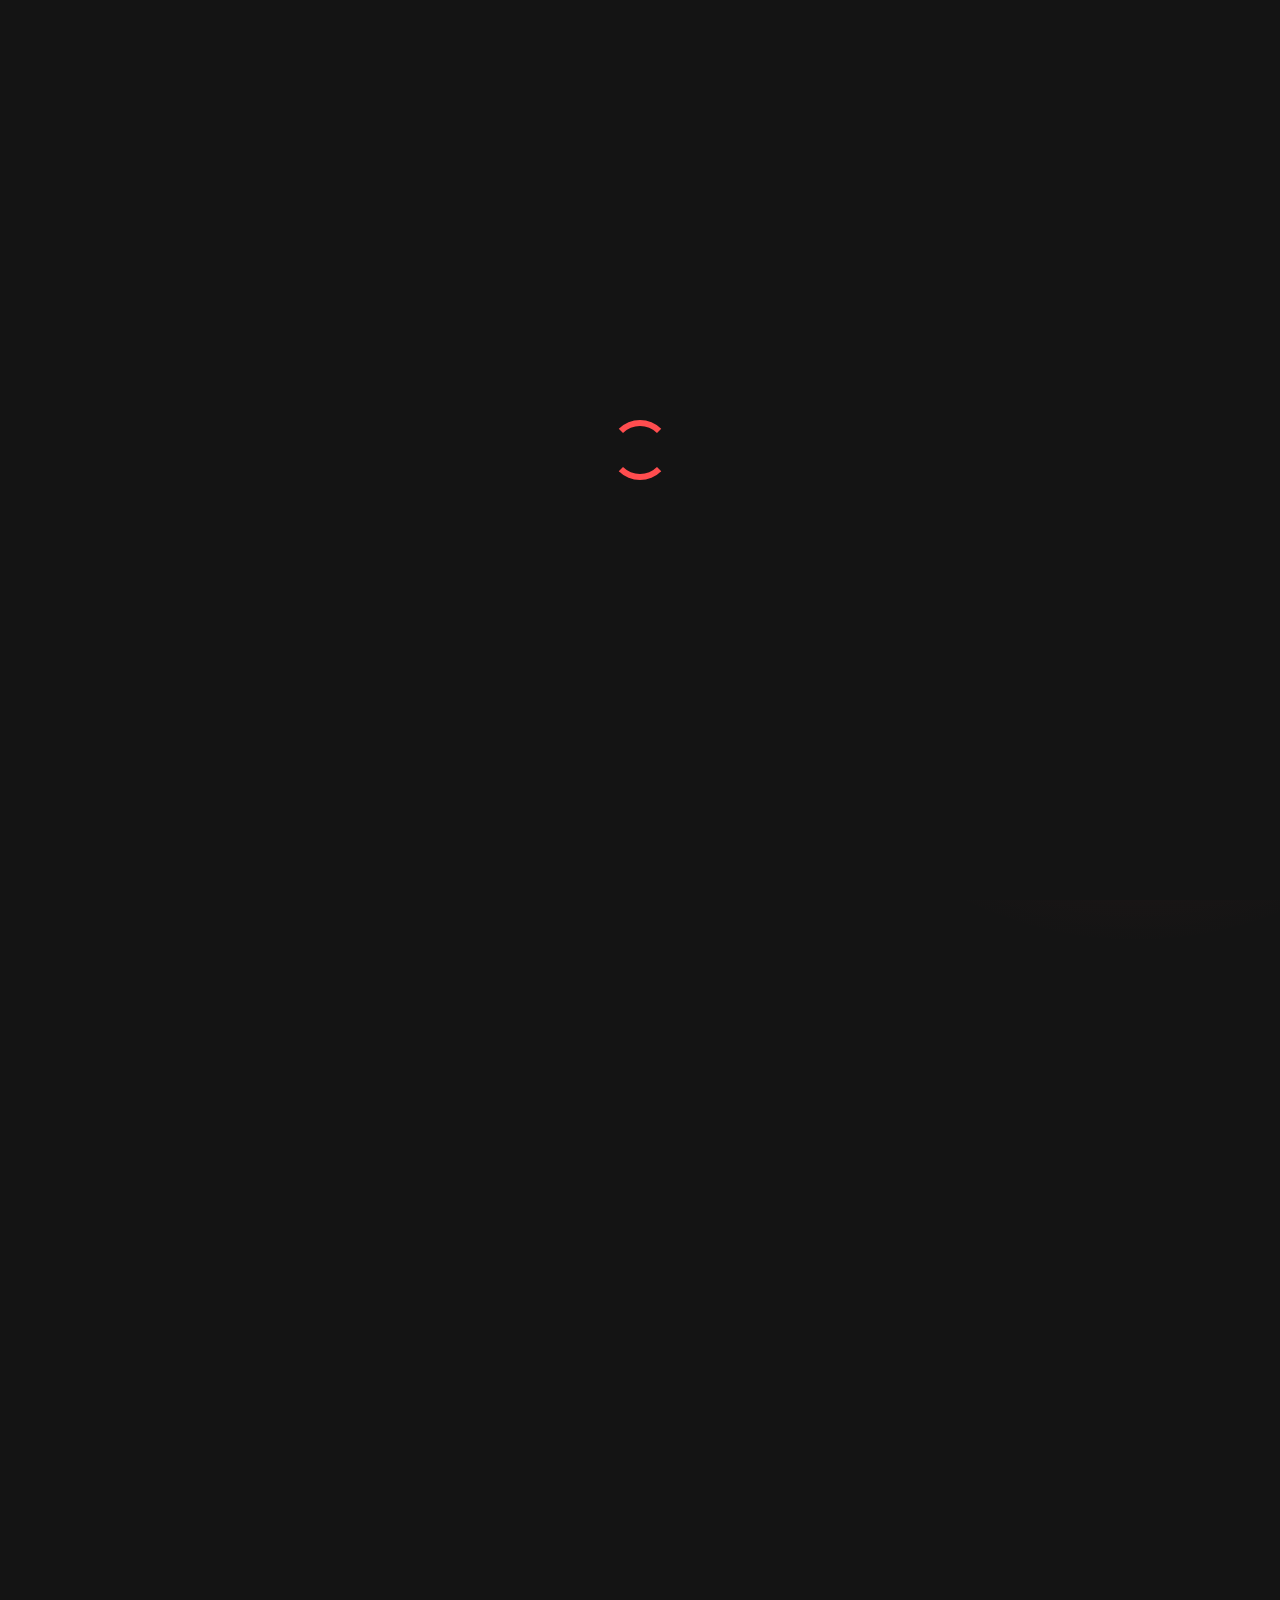
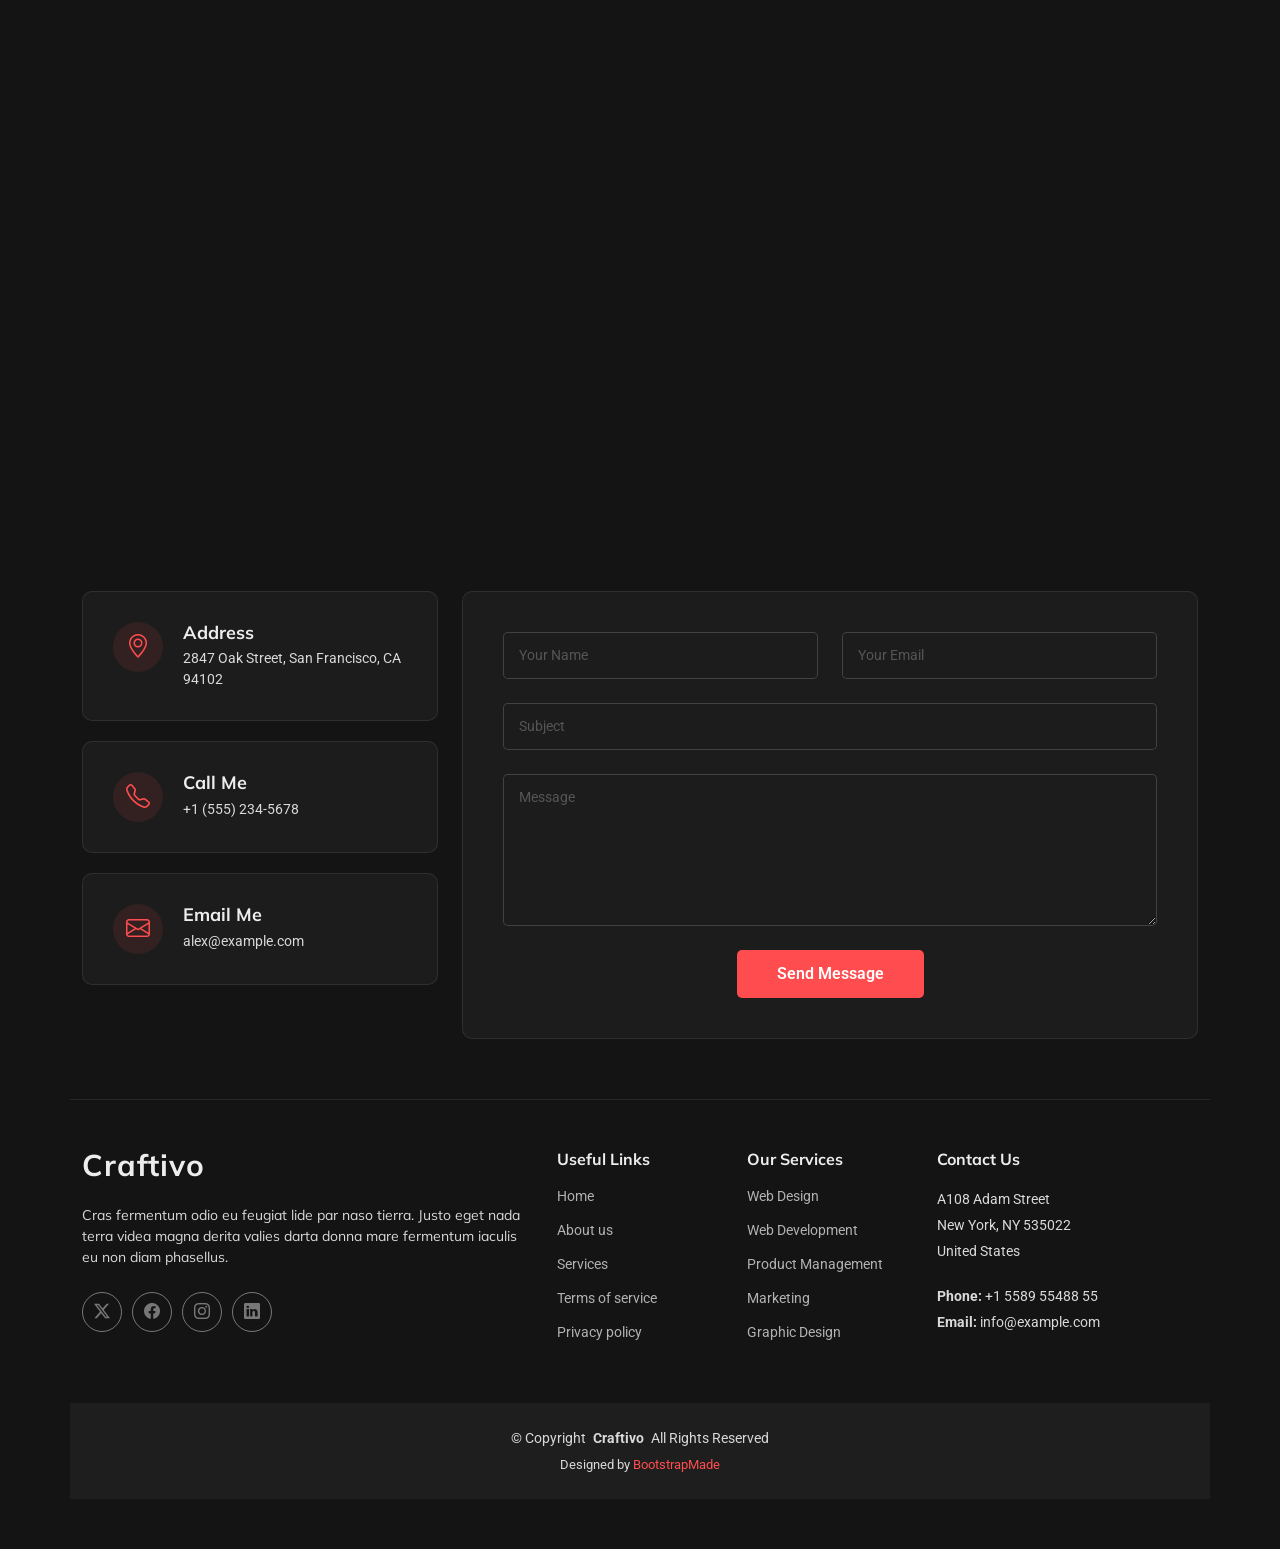
==== index.html @ 7c4aa11c "first commit" ====
<!DOCTYPE html>
<html lang="en">

<head>
  <meta charset="utf-8">
  <meta content="width=device-width, initial-scale=1.0" name="viewport">
  <title>my-cv</title>
  <meta name="description" content="">
  <meta name="keywords" content="">

  <!-- Favicons -->
  <link href="assets/img/favicon.png" rel="icon">
  <link href="assets/img/apple-touch-icon.png" rel="apple-touch-icon">

  <!-- Fonts -->
  <link href="https://fonts.googleapis.com" rel="preconnect">
  <link href="https://fonts.gstatic.com" rel="preconnect" crossorigin>
  <link href="https://fonts.googleapis.com/css2?family=Roboto:ital,wght@0,100;0,300;0,400;0,500;0,700;0,900;1,100;1,300;1,400;1,500;1,700;1,900&family=Raleway:ital,wght@0,100;0,200;0,300;0,400;0,500;0,600;0,700;0,800;0,900;1,100;1,200;1,300;1,400;1,500;1,600;1,700;1,800;1,900&family=Mulish:ital,wght@0,200;0,300;0,400;0,500;0,600;0,700;0,800;0,900;1,200;1,300;1,400;1,500;1,600;1,700;1,800;1,900&display=swap" rel="stylesheet">

  <!-- Vendor CSS Files -->
  <link href="assets/vendor/bootstrap/css/bootstrap.min.css" rel="stylesheet">
  <link href="assets/vendor/bootstrap-icons/bootstrap-icons.css" rel="stylesheet">
  <link href="assets/vendor/aos/aos.css" rel="stylesheet">
  <link href="assets/vendor/glightbox/css/glightbox.min.css" rel="stylesheet">
  <link href="assets/vendor/swiper/swiper-bundle.min.css" rel="stylesheet">

  <!-- Main CSS File -->
  <link href="assets/css/main.css" rel="stylesheet">

  <!-- =======================================================
  * Template Name: Craftivo
  * Template URL: https://bootstrapmade.com/craftivo-bootstrap-portfolio-template/
  * Updated: Oct 04 2025 with Bootstrap v5.3.8
  * Author: BootstrapMade.com
  * License: https://bootstrapmade.com/license/
  ======================================================== -->
</head>

<body class="index-page">

  <header id="header" class="header d-flex align-items-center fixed-top">
    <div class="container-fluid container-xl position-relative d-flex align-items-center">

      <a href="index.html" class="logo d-flex align-items-center me-auto">
        <!-- Uncomment the line below if you also wish to use an image logo -->
        <!-- <img src="assets/img/logo.webp" alt=""> -->
        <h1 class="sitename">Craftivo</h1>
      </a>

      <nav id="navmenu" class="navmenu">
        <ul>
          <li><a href="#hero" class="active">Home</a></li>
          <li><a href="#about">About</a></li>
          <li><a href="#resume">Resume</a></li>
          <li><a href="#services">Services</a></li>
          <li><a href="#portfolio">Portfolio</a></li>
          <li class="dropdown"><a href="#"><span>Dropdown</span> <i class="bi bi-chevron-down toggle-dropdown"></i></a>
            <ul>
              <li><a href="#">Dropdown 1</a></li>
              <li class="dropdown"><a href="#"><span>Deep Dropdown</span> <i class="bi bi-chevron-down toggle-dropdown"></i></a>
                <ul>
                  <li><a href="#">Deep Dropdown 1</a></li>
                  <li><a href="#">Deep Dropdown 2</a></li>
                  <li><a href="#">Deep Dropdown 3</a></li>
                  <li><a href="#">Deep Dropdown 4</a></li>
                  <li><a href="#">Deep Dropdown 5</a></li>
                </ul>
              </li>
              <li><a href="#">Dropdown 2</a></li>
              <li><a href="#">Dropdown 3</a></li>
              <li><a href="#">Dropdown 4</a></li>
            </ul>
          </li>
          <li><a href="#contact">Contact</a></li>
        </ul>
        <i class="mobile-nav-toggle d-xl-none bi bi-list"></i>
      </nav>

      <a class="btn-getstarted" href="#about">Get Started</a>

    </div>
  </header>

  <main class="main">

    <!-- Hero Section -->
    <section id="hero" class="hero section dark-background">

      <img src="assets/img/profile/aaa.jpg" alt="" data-aos="fade-in">

      <div class="container" data-aos="fade-up" data-aos-delay="100">
        <div class="row justify-content-center">
          <div class="col-lg-8 text-center">
            <h2>Hi, I'm Abdallh Shatnawi</h2>
            <p>I'm a <span class="typed" data-typed-items="Developer, Freelancer,Backend Developer"></span><span class="typed-cursor" aria-hidden="true"></span></p>
            <div class="social-links">
              <a href="https://x.com/AbdallhWae16340?t=0giJ-lDOTtyUMfyUSVY8Cg&s=08"><i class="bi bi-twitter-x"></i></a>
              <a href="https://www.facebook.com/share/1BrUXxHyFz/"><i class="bi bi-facebook"></i></a>
              <a href="https://www.instagram.com/abdallh_wael_?igsh=eHk1YzV0d2pwNGFw"><i class="bi bi-instagram"></i></a>
              <a href="https://www.linkedin.com/in/abdallh-shatnawi-8845b3318?utm_source=share&utm_campaign=share_via&utm_content=profile&utm_medium=android_app"><i class="bi bi-linkedin"></i></a>
            </div>
          </div>
        </div>
      </div>

    </section><!-- /Hero Section -->

    <!-- About Section -->
    <section id="about" class="about section">

      <!-- Section Title -->
      <div class="container section-title" data-aos="fade-up">
        <span class="subtitle">About Me</span>
        <h2>About Me</h2>
        <p></p>
      </div><!-- End Section Title -->

      <div class="container" data-aos="fade-up" data-aos-delay="100">

        <div class="row gy-5">
          <div class="col-lg-4" data-aos="zoom-in" data-aos-delay="150">
            <div class="profile-card">
              <div class="profile-header">
                <div class="profile-avatar">
                  <img src="assets/img/profile/a.jpg" class="img-fluid" alt="">
                  <div class="status-indicator"></div>
                </div>
                <h3>Abdallh Shatnawi</h3>
                <span class="role">Full Stack Developer</span>
                <div class="rating">
                  <i class="bi bi-star-fill"></i>
                  <i class="bi bi-star-fill"></i>
                  <i class="bi bi-star-fill"></i>
                  <i class="bi bi-star-fill"></i>
                  <i class="bi bi-star-half"></i>
                  <span>4</span>
                </div>
              </div>

              <div class="profile-stats">
                <div class="stat-item">
                  <h4>10</h4>
                  <p>Projects</p>
                </div>
                <div class="stat-item">
                  <h4>6+</h4>
                  <p>months</p>
                </div>
                <div class="stat-item">
                  <h4>0</h4>
                  <p>Awards</p>
                </div>
              </div>

              <div class="profile-actions">
                <a href="#" class="btn-primary"><i class="bi bi-download"></i> Download CV</a>
                <a href="#" class="btn-secondary"><i class="bi bi-envelope"></i> Contact</a>
              </div>

              <div class="social-connect">
                <a href="https://www.linkedin.com/in/abdallh-shatnawi-8845b3318?utm_source=share&utm_campaign=share_via&utm_content=profile&utm_medium=android_app"><i class="bi bi-linkedin"></i></a>
                <a href="https://github.com/abdallhww"><i class="bi bi-github"></i></a>
                <a href="https://www.facebook.com/abdullah.shatnawi.479712"><i class="bi bi-twitter"></i></a>
                <a href="https://www.instagram.com/abdallh_wael_?igsh=eHk1YzV0d2pwNGFw"><i class="bi bi-instagram"></i></a>
              </div>
            </div>
          </div>

          <div class="col-lg-8" data-aos="fade-left" data-aos-delay="200">
            <div class="content-wrapper">
              <div class="bio-section">
                <div class="section-tag">About Me</div>
                <h2>....</h2>
                <p>Hello! I'm Abdullah Shatnawi, a web developer passionate about creating modern and seamless user experiences. I love technical challenges and learning new technologies,
                   and I always strive to develop my skills and turn ideas into real projects and
                    I enjoy turning ideas into real-world projects that combine beauty and functionality.
                 </div>

              <div class="details-grid">
                <div class="detail-item" data-aos="fade-up" data-aos-delay="250">
                  <i class="bi bi-briefcase"></i>
                  <div class="detail-content">
                    <span>Experience</span>
                    <strong>6+ months</strong>
                  </div>
                </div>

                <div class="detail-item" data-aos="fade-up" data-aos-delay="300">
                  <i class="bi bi-mortarboard"></i>
                  <div class="detail-content">
                    <span>Degree</span>
                    <strong>Bachelor's degree in Software Engineering / Jordan University of Science and Technology</strong>
                  </div>
                </div>

                <div class="detail-item" data-aos="fade-up" data-aos-delay="350">
                  <i class="bi bi-geo-alt"></i>
                  <div class="detail-content">
                    <span>Based In</span>
                    <strong>Irbid / Na'imah</strong>
                  </div>
                </div>

                <div class="detail-item" data-aos="fade-up" data-aos-delay="100">
                  <i class="bi bi-envelope"></i>
                  <div class="detail-content">
                    <span>Email</span>
                    <strong>abdallhshatnawi112@gmail.com</strong>
                  </div>
                </div>

                <div class="detail-item" data-aos="fade-up" data-aos-delay="150">
                  <i class="bi bi-phone"></i>
                  <div class="detail-content">
                    <span>Phone</span>
                    <strong>+962 (79) 999-6890</strong>
                  </div>
                </div>

                <div class="detail-item" data-aos="fade-up" data-aos-delay="200">
                  <i class="bi bi-calendar-check"></i>
                  <div class="detail-content">
                    <span>Availability</span>
                    <strong>Open to Work</strong>
                  </div>
                </div>
              </div>

              <div class="skills-showcase" data-aos="fade-up" data-aos-delay="250">
                <div class="section-tag">Core Skills</div>
                <h3>Technical Proficiency</h3>

                <div class="skills-list skills-animation">
                  <div class="skill-item">
                    <div class="skill-info">
                      <span class="skill-name">React &amp; Next.js</span>
                      <span class="skill-percent">60%</span>
                    </div>
                    <div class="progress">
                      <div class="progress-bar" role="progressbar" aria-valuenow="95" aria-valuemin="0" aria-valuemax="100"></div>
                    </div>
                  </div>

                  <div class="skill-item">
                    <div class="skill-info">
                      <span class="skill-name">Node.js &amp; Express</span>
                      <span class="skill-percent">90%</span>
                    </div>
                    <div class="progress">
                      <div class="progress-bar" role="progressbar" aria-valuenow="90" aria-valuemin="0" aria-valuemax="100"></div>
                    </div>
                  </div>

                  <div class="skill-item">
                    <div class="skill-info">
                      <span class="skill-name">UI/UX &amp; Figma</span>
                      <span class="skill-percent">65%</span>
                    </div>
                    <div class="progress">
                      <div class="progress-bar" role="progressbar" aria-valuenow="88" aria-valuemin="0" aria-valuemax="100"></div>
                    </div>
                  </div>

                  <div class="skill-item">
                    <div class="skill-info">
                      <span class="skill-name">workbench &amp; MYSQL</span>
                      <span class="skill-percent">85%</span>
                    </div>
                    <div class="progress">
                      <div class="progress-bar" role="progressbar" aria-valuenow="85" aria-valuemin="0" aria-valuemax="100"></div>
                    </div>
                  </div>

                  <div class="skill-item">
                    <div class="skill-info">
                      <span class="skill-name">Docker &amp; AWS</span>
                      <span class="skill-percent">65%</span>
                    </div>
                    <div class="progress">
                      <div class="progress-bar" role="progressbar" aria-valuenow="80" aria-valuemin="0" aria-valuemax="100"></div>
                    </div>
                  </div>
                </div>
              </div>
            </div>
          </div>
        </div>

      </div>

    </section><!-- /About Section -->

    <!-- Resume Section -->
    <section id="resume" class="resume section">

      <!-- Section Title -->
      <div class="container section-title" data-aos="fade-up">
        <span class="subtitle">Resume</span>
        <h2>Resume</h2>
        <p>Abdallah Shatnawi is a web developer with experience in HTML,JavaScript, and Node.js.,MYSQL workbench.
           Skilled in building responsive and visually appealing interfaces, he focuses on blending 
           design and functionality to create modern digital experiences. He also has a background 
           in Quality Assurance and is committed to continuous learning and professional growth.  
          </p>
      </div><!-- End Section Title -->

      <div class="container" data-aos="fade-up" data-aos-delay="100">

        <div class="row gy-5">
          <div class="col-lg-6">
            <div class="experience-section">
              <div class="section-header" data-aos="fade-right" data-aos-delay="200">
                <div class="header-content">
                  <span class="section-badge">Experience</span>
                  <h2>Professional Journey</h2>
                  <p>Lorem ipsum dolor sit amet consectetur adipisicing elit sed do eiusmod tempor incididunt ut labore et dolore magna aliqua.</p>
                </div>
              </div>

              <div class="experience-cards">
                <div class="exp-card featured" data-aos="zoom-in" data-aos-delay="300">
                  <div class="card-header">
                    <div class="company-logo">
                      <i class="bi bi-buildings"></i>
                    </div>
                    <div class="period-badge">Current</div>
                  </div>
                  <div class="card-body">
                    <h3>Senior Creative Director</h3>
                    <p class="company-name">Digital Innovation Labs</p>
                    <span class="duration">2023 - Present</span>
                    <p class="description">Ut enim ad minim veniam quis nostrud exercitation ullamco laboris nisi ut aliquip ex ea commodo consequat duis aute.</p>
                    <div class="skills-tags">
                      <span class="skill-tag">Leadership</span>
                      <span class="skill-tag">Strategy</span>
                      <span class="skill-tag">Innovation</span>
                    </div>
                  </div>
                </div>

                <div class="exp-card" data-aos="zoom-in" data-aos-delay="350">
                  <div class="card-header">
                    <div class="company-logo">
                      <i class="bi bi-laptop"></i>
                    </div>
                  </div>
                  <div class="card-body">
                    <h3>Product Design Lead</h3>
                    <p class="company-name">TechForward Solutions</p>
                    <span class="duration">2020 - 2023</span>
                    <p class="description">Sed ut perspiciatis unde omnis iste natus error sit voluptatem accusantium doloremque laudantium totam rem aperiam.</p>
                  </div>
                </div>

                <div class="exp-card" data-aos="zoom-in" data-aos-delay="400">
                  <div class="card-header">
                    <div class="company-logo">
                      <i class="bi bi-palette"></i>
                    </div>
                  </div>
                  <div class="card-body">
                    <h3>UX Designer</h3>
                    <p class="company-name">Creative Studio Inc</p>
                    <span class="duration">2017 - 2020</span>
                    <p class="description">Excepteur sint occaecat cupidatat non proident sunt in culpa qui officia deserunt mollit anim id est laborum.</p>
                  </div>
                </div>
              </div>
            </div>
          </div>

          <div class="col-lg-6">
            <div class="education-section">
              <div class="section-header" data-aos="fade-left" data-aos-delay="200">
                <div class="header-content">
                  <span class="section-badge">Education</span>
                  <h2>Academic Background</h2>
                  <p></p>
                </div>
              </div>

              <div class="education-timeline" data-aos="fade-left" data-aos-delay="300">
                <div class="timeline-track">
                  <div class="timeline-item">
                    <div class="timeline-marker">
                      <i class="bi bi-mortarboard-fill"></i>
                    </div>
                    <div class="timeline-content">
                      <div class="education-meta">
                        <span class="year-range">2021-2025</span>
                        <span class="degree-level">Bachelor's</span>
                      </div>
                      <h4>Bachelor's degree in Software Engineering</h4>
                      <p class="institution">Jordan University of Science and Technology</p>
                      <p class="description">
                        Graduated with strong foundations in software development, system design, and project management. 
                        Worked on multiple web-based projects focusing on user experience and efficient backend integration.
                      </p>
                      <div class="achievement">
                        <i class="bi bi-award"></i>
                        <span>Graduated with a GPA of 2.95/4</span>
                      </div>
                    </div>
                  </div>

                  <div class="timeline-item">
                    <div class="timeline-marker">
                      <i class="bi bi-book"></i>
                    </div>
                    <div class="timeline-content">
                      <div class="education-meta">
                        <span class="year-range">2011 - 2015</span>
                        <span class="degree-level">Bachelor</span>
                      </div>
                      <h4>Bachelor of Fine Arts</h4>
                      <p class="institution">Creative Arts University</p>
                      <p class="description">Duis aute irure dolor in reprehenderit in voluptate velit esse cillum dolore eu fugiat nulla pariatur.</p>
                    </div>
                  </div>

                  <div class="timeline-item">
                    <div class="timeline-marker">
                      <i class="bi bi-patch-check-fill"></i>
                    </div>
                    <div class="timeline-content">
                      <div class="education-meta">
                        <span class="year-range">2016 - 2023</span>
                        <span class="degree-level">Certificates</span>
                      </div>
                      <h4>Professional Certifications</h4>
                      <div class="certifications-list">
                        <div class="cert-item">
                          <span class="cert-name">Advanced UX Research</span>
                          <span class="cert-year">2023</span>
                        </div>
                        <div class="cert-item">
                          <span class="cert-name">Design Leadership</span>
                          <span class="cert-year">2022</span>
                        </div>
                        <div class="cert-item">
                          <span class="cert-name">Digital Strategy</span>
                          <span class="cert-year">2021</span>
                        </div>
                      </div>
                    </div>
                  </div>
                </div>
              </div>
            </div>
          </div>
        </div>

      </div>

    </section><!-- /Resume Section -->

    <!-- Services Section -->
    <section id="services" class="services section">

      <!-- Section Title -->
      <div class="container section-title" data-aos="fade-up">
        <span class="subtitle">Services</span>
        <h2>Services</h2>
        <p>Necessitatibus eius consequatur ex aliquid fuga eum quidem sint consectetur velit. Sed ut perspiciatis unde omnis iste natus error sit voluptatem accusantium doloremque laudantium totam rem aperiam</p>
      </div><!-- End Section Title -->

      <div class="container" data-aos="fade-up" data-aos-delay="100">

        <div class="row gy-4">
          <div class="col-lg-3 col-md-6" data-aos="zoom-in" data-aos-delay="100">
            <div class="service-item">
              <div class="icon-wrapper">
                <i class="bi bi-palette"></i>
              </div>
              <h4>Brand Identity</h4>
              <p>Curabitur non nulla sit amet nisl tempus convallis quis ac lectus vivamus magna.</p>
              <a href="service-details.html" class="read-more">
                <span>Explore</span>
                <i class="bi bi-arrow-right"></i>
              </a>
            </div>
          </div>

          <div class="col-lg-3 col-md-6" data-aos="zoom-in" data-aos-delay="200">
            <div class="service-item featured">
              <div class="featured-tag">Featured</div>
              <div class="icon-wrapper">
                <i class="bi bi-layout-text-window-reverse"></i>
              </div>
              <h4>UI/UX Design</h4>
              <p>Vestibulum ac diam sit amet quam vehicula elementum sed sit amet dui donec rutrum.</p>
              <a href="service-details.html" class="read-more">
                <span>Explore</span>
                <i class="bi bi-arrow-right"></i>
              </a>
            </div>
          </div>

          <div class="col-lg-3 col-md-6" data-aos="zoom-in" data-aos-delay="300">
            <div class="service-item">
              <div class="icon-wrapper">
                <i class="bi bi-code-slash"></i>
              </div>
              <h4>Development</h4>
              <p>Praesent sapien massa convallis a pellentesque nec egestas non nisi cras ornare arcu.</p>
              <a href="service-details.html" class="read-more">
                <span>Explore</span>
                <i class="bi bi-arrow-right"></i>
              </a>
            </div>
          </div>

          <div class="col-lg-3 col-md-6" data-aos="zoom-in" data-aos-delay="400">
            <div class="service-item">
              <div class="icon-wrapper">
                <i class="bi bi-phone"></i>
              </div>
              <h4>Mobile Apps</h4>
              <p>Vivamus suscipit tortor eget felis porttitor volutpat quisque velit nisi pretium ut lacinia.</p>
              <a href="service-details.html" class="read-more">
                <span>Explore</span>
                <i class="bi bi-arrow-right"></i>
              </a>
            </div>
          </div>

          <div class="col-lg-3 col-md-6" data-aos="zoom-in" data-aos-delay="100">
            <div class="service-item">
              <div class="icon-wrapper">
                <i class="bi bi-megaphone"></i>
              </div>
              <h4>Digital Marketing</h4>
              <p>Nulla porttitor accumsan tincidunt curabitur aliquet quam id dui posuere blandit mauris.</p>
              <a href="service-details.html" class="read-more">
                <span>Explore</span>
                <i class="bi bi-arrow-right"></i>
              </a>
            </div>
          </div>

          <div class="col-lg-3 col-md-6" data-aos="zoom-in" data-aos-delay="200">
            <div class="service-item">
              <div class="icon-wrapper">
                <i class="bi bi-search"></i>
              </div>
              <h4>SEO Services</h4>
              <p>Pellentesque in ipsum id orci porta dapibus donec sollicitudin molestie malesuada proin.</p>
              <a href="service-details.html" class="read-more">
                <span>Explore</span>
                <i class="bi bi-arrow-right"></i>
              </a>
            </div>
          </div>

          <div class="col-lg-3 col-md-6" data-aos="zoom-in" data-aos-delay="300">
            <div class="service-item">
              <div class="icon-wrapper">
                <i class="bi bi-graph-up-arrow"></i>
              </div>
              <h4>Analytics</h4>
              <p>Sed porttitor lectus nibh curabitur arcu erat accumsan id imperdiet et porttitor at sem.</p>
              <a href="service-details.html" class="read-more">
                <span>Explore</span>
                <i class="bi bi-arrow-right"></i>
              </a>
            </div>
          </div>

          <div class="col-lg-3 col-md-6" data-aos="zoom-in" data-aos-delay="400">
            <div class="service-item">
              <div class="icon-wrapper">
                <i class="bi bi-shield-check"></i>
              </div>
              <h4>Security</h4>
              <p>Vivamus magna justo lacinia eget consectetur sed convallis at tellus mauris blandit aliquet.</p>
              <a href="service-details.html" class="read-more">
                <span>Explore</span>
                <i class="bi bi-arrow-right"></i>
              </a>
            </div>
          </div>

        </div>

        <div class="row mt-5">
          <div class="col-12" data-aos="fade-up" data-aos-delay="200">
            <div class="cta-box">
              <div class="row align-items-center">
                <div class="col-lg-8">
                  <h3>Transform Your Vision Into Reality</h3>
                  <p>Partner with us to bring your ideas to life with innovative solutions tailored to your needs</p>
                </div>
                <div class="col-lg-4 text-lg-end text-center">
                  <a href="service-details.html" class="cta-btn">Start Your Project</a>
                </div>
              </div>
            </div>
          </div>
        </div>

      </div>

    </section><!-- /Services Section -->

    <!-- Portfolio Section -->
    <section id="portfolio" class="portfolio section">

      <!-- Section Title -->
      <div class="container section-title" data-aos="fade-up">
        <span class="subtitle">Portfolio</span>
        <h2>Portfolio</h2>
        <p>Necessitatibus eius consequatur ex aliquid fuga eum quidem sint consectetur velit. Sed ut perspiciatis unde omnis iste natus error sit voluptatem accusantium doloremque laudantium totam rem aperiam</p>
      </div><!-- End Section Title -->

      <div class="container" data-aos="fade-up" data-aos-delay="100">

        <div class="isotope-layout" data-default-filter="*" data-layout="masonry" data-sort="original-order">
          <ul class="portfolio-filters isotope-filters" data-aos="fade-up" data-aos-delay="200">
            <li data-filter="*" class="filter-active">All Work</li>
            <li data-filter=".filter-creative">Creative</li>
            <li data-filter=".filter-digital">Digital</li>
            <li data-filter=".filter-strategy">Strategy</li>
            <li data-filter=".filter-development">Development</li>
          </ul>

          <div class="row gy-4 isotope-container" data-aos="fade-up" data-aos-delay="300">
            <div class="col-lg-4 col-md-6 portfolio-item isotope-item filter-creative">
              <div class="portfolio-card">
                <div class="portfolio-image-container">
                  <img src="assets/img/portfolio/portfolio-1.webp" alt="Creative Project" class="img-fluid" loading="lazy">
                  <div class="portfolio-overlay">
                    <div class="portfolio-info">
                      <span class="project-category">Creative Design</span>
                      <h4>Visual Identity System</h4>
                    </div>
                    <div class="portfolio-actions">
                      <a href="assets/img/portfolio/portfolio-1.webp" class="glightbox portfolio-link">
                        <i class="bi bi-plus-lg"></i>
                      </a>
                      <a href="#" class="portfolio-details">
                        <i class="bi bi-arrow-right"></i>
                      </a>
                    </div>
                  </div>
                </div>
                <div class="portfolio-meta">
                  <div class="project-tags">
                    <span class="tag">Branding</span>
                    <span class="tag">Identity</span>
                  </div>
                  <div class="project-year">2024</div>
                </div>
              </div>
            </div>

            <div class="col-lg-4 col-md-6 portfolio-item isotope-item filter-digital">
              <div class="portfolio-card">
                <div class="portfolio-image-container">
                  <img src="assets/img/portfolio/portfolio-2.webp" alt="Digital Project" class="img-fluid" loading="lazy">
                  <div class="portfolio-overlay">
                    <div class="portfolio-info">
                      <span class="project-category">Digital Experience</span>
                      <h4>Interactive Web Platform</h4>
                    </div>
                    <div class="portfolio-actions">
                      <a href="assets/img/portfolio/portfolio-2.webp" class="glightbox portfolio-link">
                        <i class="bi bi-plus-lg"></i>
                      </a>
                      <a href="#" class="portfolio-details">
                        <i class="bi bi-arrow-right"></i>
                      </a>
                    </div>
                  </div>
                </div>
                <div class="portfolio-meta">
                  <div class="project-tags">
                    <span class="tag">Web Design</span>
                    <span class="tag">Development</span>
                  </div>
                  <div class="project-year">2024</div>
                </div>
              </div>
            </div>

            <div class="col-lg-4 col-md-6 portfolio-item isotope-item filter-strategy">
              <div class="portfolio-card">
                <div class="portfolio-image-container">
                  <img src="assets/img/portfolio/portfolio-3.webp" alt="Strategy Project" class="img-fluid" loading="lazy">
                  <div class="portfolio-overlay">
                    <div class="portfolio-info">
                      <span class="project-category">Brand Strategy</span>
                      <h4>Market Positioning</h4>
                    </div>
                    <div class="portfolio-actions">
                      <a href="assets/img/portfolio/portfolio-3.webp" class="glightbox portfolio-link">
                        <i class="bi bi-plus-lg"></i>
                      </a>
                      <a href="#" class="portfolio-details">
                        <i class="bi bi-arrow-right"></i>
                      </a>
                    </div>
                  </div>
                </div>
                <div class="portfolio-meta">
                  <div class="project-tags">
                    <span class="tag">Strategy</span>
                    <span class="tag">Consulting</span>
                  </div>
                  <div class="project-year">2023</div>
                </div>
              </div>
            </div>

            <div class="col-lg-4 col-md-6 portfolio-item isotope-item filter-development">
              <div class="portfolio-card">
                <div class="portfolio-image-container">
                  <img src="assets/img/portfolio/portfolio-4.webp" alt="Development Project" class="img-fluid" loading="lazy">
                  <div class="portfolio-overlay">
                    <div class="portfolio-info">
                      <span class="project-category">Full Stack</span>
                      <h4>Custom Application</h4>
                    </div>
                    <div class="portfolio-actions">
                      <a href="assets/img/portfolio/portfolio-4.webp" class="glightbox portfolio-link">
                        <i class="bi bi-plus-lg"></i>
                      </a>
                      <a href="#" class="portfolio-details">
                        <i class="bi bi-arrow-right"></i>
                      </a>
                    </div>
                  </div>
                </div>
                <div class="portfolio-meta">
                  <div class="project-tags">
                    <span class="tag">React</span>
                    <span class="tag">Node.js</span>
                  </div>
                  <div class="project-year">2024</div>
                </div>
              </div>
            </div>

            <div class="col-lg-4 col-md-6 portfolio-item isotope-item filter-creative">
              <div class="portfolio-card">
                <div class="portfolio-image-container">
                  <img src="assets/img/portfolio/portfolio-5.webp" alt="Creative Project" class="img-fluid" loading="lazy">
                  <div class="portfolio-overlay">
                    <div class="portfolio-info">
                      <span class="project-category">Art Direction</span>
                      <h4>Campaign Design</h4>
                    </div>
                    <div class="portfolio-actions">
                      <a href="assets/img/portfolio/portfolio-5.webp" class="glightbox portfolio-link">
                        <i class="bi bi-plus-lg"></i>
                      </a>
                      <a href="#" class="portfolio-details">
                        <i class="bi bi-arrow-right"></i>
                      </a>
                    </div>
                  </div>
                </div>
                <div class="portfolio-meta">
                  <div class="project-tags">
                    <span class="tag">Creative</span>
                    <span class="tag">Campaign</span>
                  </div>
                  <div class="project-year">2024</div>
                </div>
              </div>
            </div>

            <div class="col-lg-4 col-md-6 portfolio-item isotope-item filter-digital">
              <div class="portfolio-card">
                <div class="portfolio-image-container">
                  <img src="assets/img/portfolio/portfolio-6.webp" alt="Digital Project" class="img-fluid" loading="lazy">
                  <div class="portfolio-overlay">
                    <div class="portfolio-info">
                      <span class="project-category">Digital Product</span>
                      <h4>Mobile Experience</h4>
                    </div>
                    <div class="portfolio-actions">
                      <a href="assets/img/portfolio/portfolio-6.webp" class="glightbox portfolio-link">
                        <i class="bi bi-plus-lg"></i>
                      </a>
                      <a href="#" class="portfolio-details">
                        <i class="bi bi-arrow-right"></i>
                      </a>
                    </div>
                  </div>
                </div>
                <div class="portfolio-meta">
                  <div class="project-tags">
                    <span class="tag">Mobile</span>
                    <span class="tag">UI/UX</span>
                  </div>
                  <div class="project-year">2023</div>
                </div>
              </div>
            </div>
          </div>

        </div>

        <div class="portfolio-bottom" data-aos="fade-up" data-aos-delay="400">
          <div class="row align-items-center">
            <div class="col-lg-8">
              <h3>Like what you see?</h3>
              <p>Donec rutrum congue leo eget malesuada. Vivamus suscipit tortor eget felis porttitor volutpat.</p>
            </div>
            <div class="col-lg-4 text-lg-end">
              <a href="#contact" class="btn btn-accent">Let's Work Together</a>
            </div>
          </div>
        </div>

      </div>

    </section><!-- /Portfolio Section -->

    <!-- Contact Section -->
    <section id="contact" class="contact section">

      <!-- Section Title -->
      <div class="container section-title" data-aos="fade-up">
        <span class="subtitle">Contact</span>
        <h2>Contact</h2>
        <p>Necessitatibus eius consequatur ex aliquid fuga eum quidem sint consectetur velit. Sed ut perspiciatis unde omnis iste natus error sit voluptatem accusantium doloremque laudantium totam rem aperiam</p>
      </div><!-- End Section Title -->

      <div class="container">

        <div class="row gy-4">

          <div class="col-lg-4">
            <div class="info-item">
              <div class="icon-wrapper">
                <i class="bi bi-geo-alt"></i>
              </div>
              <div>
                <h3>Address</h3>
                <p>2847 Oak Street, San Francisco, CA 94102</p>
              </div>
            </div>

            <div class="info-item">
              <div class="icon-wrapper">
                <i class="bi bi-telephone"></i>
              </div>
              <div>
                <h3>Call Me</h3>
                <p>+1 (555) 234-5678</p>
              </div>
            </div>

            <div class="info-item">
              <div class="icon-wrapper">
                <i class="bi bi-envelope"></i>
              </div>
              <div>
                <h3>Email Me</h3>
                <p>alex@example.com</p>
              </div>
            </div>

          </div>

          <div class="col-lg-8">
            <form action="forms/contact.php" method="post" class="php-email-form">
              <div class="row gy-4">

                <div class="col-md-6">
                  <input type="text" name="name" class="form-control" placeholder="Your Name" required="">
                </div>

                <div class="col-md-6">
                  <input type="email" class="form-control" name="email" placeholder="Your Email" required="">
                </div>

                <div class="col-md-12">
                  <input type="text" class="form-control" name="subject" placeholder="Subject" required="">
                </div>

                <div class="col-md-12">
                  <textarea class="form-control" name="message" rows="6" placeholder="Message" required=""></textarea>
                </div>

                <div class="col-md-12 text-center">
                  <div class="loading">Loading</div>
                  <div class="error-message"></div>
                  <div class="sent-message">Your message has been sent. Thank you!</div>

                  <button type="submit">Send Message</button>
                </div>

              </div>
            </form>
          </div>

        </div>

      </div>

    </section><!-- /Contact Section -->

  </main>

  <footer id="footer" class="footer">

    <div class="container footer-top">
      <div class="row gy-4">
        <div class="col-lg-5 col-md-12 footer-about">
          <a href="index.html" class="logo d-flex align-items-center">
            <span class="sitename">Craftivo</span>
          </a>
          <p>Cras fermentum odio eu feugiat lide par naso tierra. Justo eget nada terra videa magna derita valies darta donna mare fermentum iaculis eu non diam phasellus.</p>
          <div class="social-links d-flex mt-4">
            <a href=""><i class="bi bi-twitter-x"></i></a>
            <a href=""><i class="bi bi-facebook"></i></a>
            <a href=""><i class="bi bi-instagram"></i></a>
            <a href=""><i class="bi bi-linkedin"></i></a>
          </div>
        </div>

        <div class="col-lg-2 col-6 footer-links">
          <h4>Useful Links</h4>
          <ul>
            <li><a href="#">Home</a></li>
            <li><a href="#">About us</a></li>
            <li><a href="#">Services</a></li>
            <li><a href="#">Terms of service</a></li>
            <li><a href="#">Privacy policy</a></li>
          </ul>
        </div>

        <div class="col-lg-2 col-6 footer-links">
          <h4>Our Services</h4>
          <ul>
            <li><a href="#">Web Design</a></li>
            <li><a href="#">Web Development</a></li>
            <li><a href="#">Product Management</a></li>
            <li><a href="#">Marketing</a></li>
            <li><a href="#">Graphic Design</a></li>
          </ul>
        </div>

        <div class="col-lg-3 col-md-12 footer-contact text-center text-md-start">
          <h4>Contact Us</h4>
          <p>A108 Adam Street</p>
          <p>New York, NY 535022</p>
          <p>United States</p>
          <p class="mt-4"><strong>Phone:</strong> <span>+1 5589 55488 55</span></p>
          <p><strong>Email:</strong> <span>info@example.com</span></p>
        </div>

      </div>
    </div>

    <div class="container copyright text-center mt-4">
      <p>© <span>Copyright</span> <strong class="px-1 sitename">Craftivo</strong> <span>All Rights Reserved</span></p>
      <div class="credits">
        <!-- All the links in the footer should remain intact. -->
        <!-- You can delete the links only if you've purchased the pro version. -->
        <!-- Licensing information: https://bootstrapmade.com/license/ -->
        <!-- Purchase the pro version with working PHP/AJAX contact form: [buy-url] -->
        Designed by <a href="https://bootstrapmade.com/">BootstrapMade</a>
      </div>
    </div>

  </footer>

  <!-- Scroll Top -->
  <a href="#" id="scroll-top" class="scroll-top d-flex align-items-center justify-content-center"><i class="bi bi-arrow-up-short"></i></a>

  <!-- Preloader -->
  <div id="preloader"></div>

  <!-- Vendor JS Files -->
  <script src="assets/vendor/bootstrap/js/bootstrap.bundle.min.js"></script>
  <script src="assets/vendor/php-email-form/validate.js"></script>
  <script src="assets/vendor/aos/aos.js"></script>
  <script src="assets/vendor/typed.js/typed.umd.js"></script>
  <script src="assets/vendor/waypoints/noframework.waypoints.js"></script>
  <script src="assets/vendor/glightbox/js/glightbox.min.js"></script>
  <script src="assets/vendor/imagesloaded/imagesloaded.pkgd.min.js"></script>
  <script src="assets/vendor/isotope-layout/isotope.pkgd.min.js"></script>
  <script src="assets/vendor/swiper/swiper-bundle.min.js"></script>

  <!-- Main JS File -->
  <script src="assets/js/main.js"></script>

</body>

</html>
---- assets/css/main.css ----
/**
* Template Name: Craftivo
* Template URL: https://bootstrapmade.com/craftivo-bootstrap-portfolio-template/
* Updated: Oct 04 2025 with Bootstrap v5.3.8
* Author: BootstrapMade.com
* License: https://bootstrapmade.com/license/
*/

@charset "UTF-8";

/*--------------------------------------------------------------
# Font & Color Variables
# Help: https://bootstrapmade.com/color-system/
--------------------------------------------------------------*/
/* Fonts */
:root {
  --default-font: "Roboto",  system-ui, -apple-system, "Segoe UI", Roboto, "Helvetica Neue", Arial, "Noto Sans", "Liberation Sans", sans-serif, "Apple Color Emoji", "Segoe UI Emoji", "Segoe UI Symbol", "Noto Color Emoji";
  --heading-font: "Mulish",  sans-serif;
  --nav-font: "Raleway",  sans-serif;
}

/* Global Colors - The following color variables are used throughout the website. Updating them here will change the color scheme of the entire website */
:root { 
  --background-color: #141414; /* Background color for the entire website, including individual sections */
  --default-color: #d9d9d9; /* Default color used for the majority of the text content across the entire website */
  --heading-color: #ededed; /* Color for headings, subheadings and title throughout the website */
  --accent-color: #ff4d4f; /* Accent color that represents your brand on the website. It's used for buttons, links, and other elements that need to stand out */
  --surface-color: #1c1c1c; /* The surface color is used as a background of boxed elements within sections, such as cards, icon boxes, or other elements that require a visual separation from the global background. */
  --contrast-color: #ffffff; /* Contrast color for text, ensuring readability against backgrounds of accent, heading, or default colors. */
}

/* Nav Menu Colors - The following color variables are used specifically for the navigation menu. They are separate from the global colors to allow for more customization options */
:root {
  --nav-color: #d9d9d9;  /* The default color of the main navmenu links */
  --nav-hover-color: #ff4d4f; /* Applied to main navmenu links when they are hovered over or active */
  --nav-mobile-background-color: #2e2e2e; /* Used as the background color for mobile navigation menu */
  --nav-dropdown-background-color: #2e2e2e; /* Used as the background color for dropdown items that appear when hovering over primary navigation items */
  --nav-dropdown-color: #d9d9d9; /* Used for navigation links of the dropdown items in the navigation menu. */
  --nav-dropdown-hover-color: #ff4d4f; /* Similar to --nav-hover-color, this color is applied to dropdown navigation links when they are hovered over. */
}

/* Color Presets - These classes override global colors when applied to any section or element, providing reuse of the sam color scheme. */

.light-background {
  --background-color: rgba(41, 41, 41, 0.8);
  --surface-color: #484848;
}

.dark-background {
  --background-color: #060606;
  --default-color: #ffffff;
  --heading-color: #ffffff;
  --surface-color: #252525;
  --contrast-color: #ffffff;
}

/* Smooth scroll */
:root {
  scroll-behavior: smooth;
}

/*--------------------------------------------------------------
# General Styling & Shared Classes
--------------------------------------------------------------*/
body {
  color: var(--default-color);
  background-color: var(--background-color);
  font-family: var(--default-font);
}

a {
  color: var(--accent-color);
  text-decoration: none;
  transition: 0.3s;
}

a:hover {
  color: color-mix(in srgb, var(--accent-color), transparent 25%);
  text-decoration: none;
}

h1,
h2,
h3,
h4,
h5,
h6 {
  color: var(--heading-color);
  font-family: var(--heading-font);
}

/* PHP Email Form Messages
------------------------------*/
.php-email-form .error-message {
  display: none;
  background: #df1529;
  color: #ffffff;
  text-align: left;
  padding: 15px;
  margin-bottom: 24px;
  font-weight: 600;
}

.php-email-form .sent-message {
  display: none;
  color: #ffffff;
  background: #059652;
  text-align: center;
  padding: 15px;
  margin-bottom: 24px;
  font-weight: 600;
}

.php-email-form .loading {
  display: none;
  background: var(--surface-color);
  text-align: center;
  padding: 15px;
  margin-bottom: 24px;
}

.php-email-form .loading:before {
  content: "";
  display: inline-block;
  border-radius: 50%;
  width: 24px;
  height: 24px;
  margin: 0 10px -6px 0;
  border: 3px solid var(--accent-color);
  border-top-color: var(--surface-color);
  animation: php-email-form-loading 1s linear infinite;
}

@keyframes php-email-form-loading {
  0% {
    transform: rotate(0deg);
  }

  100% {
    transform: rotate(360deg);
  }
}

/*--------------------------------------------------------------
# Global Header
--------------------------------------------------------------*/
.header {
  --heading-color: #ffffff;
  color: var(--default-color);
  background-color: var(--background-color);
  padding: 15px 0;
  transition: all 0.5s;
  z-index: 997;
}

.header .logo {
  line-height: 1;
}

.header .logo img {
  max-height: 36px;
  margin-right: 8px;
}

.header .logo h1 {
  font-size: 30px;
  margin: 0;
  font-weight: 400;
  color: var(--heading-color);
}

.header .btn-getstarted,
.header .btn-getstarted:focus {
  color: var(--contrast-color);
  background: var(--accent-color);
  font-size: 14px;
  padding: 8px 25px;
  margin: 0 0 0 30px;
  border-radius: 50px;
  transition: 0.3s;
}

.header .btn-getstarted:hover,
.header .btn-getstarted:focus:hover {
  color: var(--contrast-color);
  background: color-mix(in srgb, var(--accent-color), transparent 15%);
}

@media (max-width: 1200px) {
  .header .logo {
    order: 1;
  }

  .header .btn-getstarted {
    order: 2;
    margin: 0 15px 0 0;
    padding: 6px 15px;
  }

  .header .navmenu {
    order: 3;
  }
}

.scrolled .header {
  box-shadow: 0px 0 18px rgba(0, 0, 0, 0.1);
}

/* Global Header on Scroll
------------------------------*/
.scrolled .header {
  --background-color: rgba(20, 20, 20, 0.8);
}

/* Index Page Header
------------------------------*/
.index-page .header {
  --background-color: rgba(255, 255, 255, 0);
}

/* Index Page Header on Scroll
------------------------------*/
.index-page.scrolled .header {
  --background-color: rgba(20, 20, 20, 0.8);
}

/*--------------------------------------------------------------
# Navigation Menu
--------------------------------------------------------------*/
/* Navmenu - Desktop */
@media (min-width: 1200px) {
  .navmenu {
    padding: 0;
  }

  .navmenu ul {
    margin: 0;
    padding: 0;
    display: flex;
    list-style: none;
    align-items: center;
  }

  .navmenu li {
    position: relative;
  }

  .navmenu a,
  .navmenu a:focus {
    color: var(--nav-color);
    padding: 18px 15px;
    font-size: 16px;
    font-family: var(--nav-font);
    font-weight: 600;
    display: flex;
    align-items: center;
    justify-content: space-between;
    white-space: nowrap;
    transition: 0.3s;
  }

  .navmenu a i,
  .navmenu a:focus i {
    font-size: 12px;
    line-height: 0;
    margin-left: 5px;
    transition: 0.3s;
  }

  .navmenu li:last-child a {
    padding-right: 0;
  }

  .navmenu li:hover>a,
  .navmenu .active,
  .navmenu .active:focus {
    color: var(--nav-hover-color);
  }

  .navmenu .dropdown ul {
    margin: 0;
    padding: 10px 0;
    background: var(--nav-dropdown-background-color);
    display: block;
    position: absolute;
    visibility: hidden;
    left: 14px;
    top: 130%;
    opacity: 0;
    transition: 0.3s;
    border-radius: 4px;
    z-index: 99;
    box-shadow: 0px 0px 30px rgba(0, 0, 0, 0.1);
  }

  .navmenu .dropdown ul li {
    min-width: 200px;
  }

  .navmenu .dropdown ul a {
    padding: 10px 20px;
    font-size: 15px;
    text-transform: none;
    color: var(--nav-dropdown-color);
  }

  .navmenu .dropdown ul a i {
    font-size: 12px;
  }

  .navmenu .dropdown ul a:hover,
  .navmenu .dropdown ul .active:hover,
  .navmenu .dropdown ul li:hover>a {
    color: var(--nav-dropdown-hover-color);
  }

  .navmenu .dropdown:hover>ul {
    opacity: 1;
    top: 100%;
    visibility: visible;
  }

  .navmenu .dropdown .dropdown ul {
    top: 0;
    left: -90%;
    visibility: hidden;
  }

  .navmenu .dropdown .dropdown:hover>ul {
    opacity: 1;
    top: 0;
    left: -100%;
    visibility: visible;
  }
}

/* Navmenu - Mobile */
@media (max-width: 1199px) {
  .mobile-nav-toggle {
    color: var(--nav-color);
    font-size: 28px;
    line-height: 0;
    margin-right: 10px;
    cursor: pointer;
    transition: color 0.3s;
  }

  .navmenu {
    padding: 0;
    z-index: 9997;
  }

  .navmenu ul {
    display: none;
    list-style: none;
    position: absolute;
    inset: 60px 20px 20px 20px;
    padding: 10px 0;
    margin: 0;
    border-radius: 6px;
    background-color: var(--nav-mobile-background-color);
    overflow-y: auto;
    transition: 0.3s;
    z-index: 9998;
    box-shadow: 0px 0px 30px rgba(0, 0, 0, 0.1);
  }

  .navmenu a,
  .navmenu a:focus {
    color: var(--nav-dropdown-color);
    padding: 10px 20px;
    font-family: var(--nav-font);
    font-size: 17px;
    font-weight: 500;
    display: flex;
    align-items: center;
    justify-content: space-between;
    white-space: nowrap;
    transition: 0.3s;
  }

  .navmenu a i,
  .navmenu a:focus i {
    font-size: 12px;
    line-height: 0;
    margin-left: 5px;
    width: 30px;
    height: 30px;
    display: flex;
    align-items: center;
    justify-content: center;
    border-radius: 50%;
    transition: 0.3s;
    background-color: color-mix(in srgb, var(--accent-color), transparent 90%);
  }

  .navmenu a i:hover,
  .navmenu a:focus i:hover {
    background-color: var(--accent-color);
    color: var(--contrast-color);
  }

  .navmenu a:hover,
  .navmenu .active,
  .navmenu .active:focus {
    color: var(--nav-dropdown-hover-color);
  }

  .navmenu .active i,
  .navmenu .active:focus i {
    background-color: var(--accent-color);
    color: var(--contrast-color);
    transform: rotate(180deg);
  }

  .navmenu .dropdown ul {
    position: static;
    display: none;
    z-index: 99;
    padding: 10px 0;
    margin: 10px 20px;
    background-color: var(--nav-dropdown-background-color);
    border: 1px solid color-mix(in srgb, var(--default-color), transparent 90%);
    box-shadow: none;
    transition: all 0.5s ease-in-out;
  }

  .navmenu .dropdown ul ul {
    background-color: rgba(33, 37, 41, 0.1);
  }

  .navmenu .dropdown>.dropdown-active {
    display: block;
    background-color: rgba(33, 37, 41, 0.03);
  }

  .mobile-nav-active {
    overflow: hidden;
  }

  .mobile-nav-active .mobile-nav-toggle {
    color: #fff;
    position: absolute;
    font-size: 32px;
    top: 15px;
    right: 15px;
    margin-right: 0;
    z-index: 9999;
  }

  .mobile-nav-active .navmenu {
    position: fixed;
    overflow: hidden;
    inset: 0;
    background: rgba(33, 37, 41, 0.8);
    transition: 0.3s;
  }

  .mobile-nav-active .navmenu>ul {
    display: block;
  }
}

/*--------------------------------------------------------------
# Global Footer
--------------------------------------------------------------*/
.footer {
  color: var(--default-color);
  background-color: var(--background-color);
  font-size: 14px;
  padding-bottom: 50px;
  position: relative;
}

.footer .footer-top {
  padding-top: 50px;
  border-top: 1px solid color-mix(in srgb, var(--default-color), transparent 90%);
}

.footer .footer-about .logo {
  line-height: 1;
  margin-bottom: 25px;
}

.footer .footer-about .logo img {
  max-height: 40px;
  margin-right: 6px;
}

.footer .footer-about .logo span {
  color: var(--heading-color);
  font-size: 30px;
  font-weight: 700;
  letter-spacing: 1px;
  font-family: var(--heading-font);
}

.footer .footer-about p {
  font-size: 14px;
  font-family: var(--heading-font);
}

.footer .social-links a {
  display: flex;
  align-items: center;
  justify-content: center;
  width: 40px;
  height: 40px;
  border-radius: 50%;
  border: 1px solid color-mix(in srgb, var(--default-color), transparent 50%);
  font-size: 16px;
  color: color-mix(in srgb, var(--default-color), transparent 50%);
  margin-right: 10px;
  transition: 0.3s;
}

.footer .social-links a:hover {
  color: var(--accent-color);
  border-color: var(--accent-color);
}

.footer h4 {
  font-size: 16px;
  font-weight: bold;
  position: relative;
  padding-bottom: 12px;
}

.footer .footer-links {
  margin-bottom: 30px;
}

.footer .footer-links ul {
  list-style: none;
  padding: 0;
  margin: 0;
}

.footer .footer-links ul i {
  padding-right: 2px;
  font-size: 12px;
  line-height: 0;
}

.footer .footer-links ul li {
  padding: 10px 0;
  display: flex;
  align-items: center;
}

.footer .footer-links ul li:first-child {
  padding-top: 0;
}

.footer .footer-links ul a {
  color: color-mix(in srgb, var(--default-color), transparent 20%);
  display: inline-block;
  line-height: 1;
}

.footer .footer-links ul a:hover {
  color: var(--accent-color);
}

.footer .footer-contact p {
  margin-bottom: 5px;
}

.footer .copyright {
  padding-top: 25px;
  padding-bottom: 25px;
  background-color: color-mix(in srgb, var(--default-color), transparent 95%);
}

.footer .copyright p {
  margin-bottom: 0;
}

.footer .credits {
  margin-top: 6px;
  font-size: 13px;
}

/*--------------------------------------------------------------
# Preloader
--------------------------------------------------------------*/
#preloader {
  position: fixed;
  inset: 0;
  z-index: 999999;
  overflow: hidden;
  background: var(--background-color);
  transition: all 0.6s ease-out;
}

#preloader:before {
  content: "";
  position: fixed;
  top: calc(50% - 30px);
  left: calc(50% - 30px);
  border: 6px solid #ffffff;
  border-color: var(--accent-color) transparent var(--accent-color) transparent;
  border-radius: 50%;
  width: 60px;
  height: 60px;
  animation: animate-preloader 1.5s linear infinite;
}

@keyframes animate-preloader {
  0% {
    transform: rotate(0deg);
  }

  100% {
    transform: rotate(360deg);
  }
}

/*--------------------------------------------------------------
# Scroll Top Button
--------------------------------------------------------------*/
.scroll-top {
  position: fixed;
  visibility: hidden;
  opacity: 0;
  right: 15px;
  bottom: 15px;
  z-index: 99999;
  background-color: var(--accent-color);
  width: 40px;
  height: 40px;
  border-radius: 4px;
  transition: all 0.4s;
}

.scroll-top i {
  font-size: 24px;
  color: var(--contrast-color);
  line-height: 0;
}

.scroll-top:hover {
  background-color: color-mix(in srgb, var(--accent-color), transparent 20%);
  color: var(--contrast-color);
}

.scroll-top.active {
  visibility: visible;
  opacity: 1;
}

/*--------------------------------------------------------------
# Disable aos animation delay on mobile devices
--------------------------------------------------------------*/
@media screen and (max-width: 768px) {
  [data-aos-delay] {
    transition-delay: 0 !important;
  }
}

/*--------------------------------------------------------------
# Global Page Titles & Breadcrumbs
--------------------------------------------------------------*/
.page-title {
  color: var(--default-color);
  background-color: var(--background-color);
  padding: 20px 0;
  position: relative;
}

.page-title h1 {
  font-size: 28px;
  font-weight: 700;
  margin: 0;
}

.page-title .breadcrumbs ol {
  display: flex;
  flex-wrap: wrap;
  list-style: none;
  padding: 0 0 10px 0;
  margin: 0;
  font-size: 14px;
  font-weight: 400;
}

.page-title .breadcrumbs ol li+li {
  padding-left: 10px;
}

.page-title .breadcrumbs ol li+li::before {
  content: "/";
  display: inline-block;
  padding-right: 10px;
  color: color-mix(in srgb, var(--default-color), transparent 70%);
}

/*--------------------------------------------------------------
# Global Sections
--------------------------------------------------------------*/
section,
.section {
  color: var(--default-color);
  background-color: var(--background-color);
  padding: 60px 0;
  scroll-margin-top: 90px;
  overflow: clip;
}

@media (max-width: 1199px) {

  section,
  .section {
    scroll-margin-top: 66px;
  }
}

/*--------------------------------------------------------------
# Global Section Titles
--------------------------------------------------------------*/
.section-title {
  text-align: center;
  padding-bottom: 60px;
  position: relative;
}

.section-title h2 {
  font-size: 3.5rem;
  font-weight: 300;
  line-height: 1.2;
  color: var(--heading-color);
  margin-bottom: 1.5rem;
  letter-spacing: -1px;
}

@media (max-width: 768px) {
  .section-title h2 {
    font-size: 2.5rem;
  }
}

.section-title .subtitle {
  display: inline-block;
  font-size: 0.875rem;
  font-weight: 400;
  color: var(--accent-color);
  text-transform: uppercase;
  letter-spacing: 2px;
  margin-bottom: 1.5rem;
  position: relative;
}

.section-title .subtitle::after {
  content: "";
  position: absolute;
  bottom: -8px;
  left: 50%;
  transform: translateX(-50%);
  width: 40px;
  height: 1px;
  background: var(--accent-color);
}

.section-title p {
  font-size: 1.125rem;
  line-height: 1.8;
  color: color-mix(in srgb, var(--default-color), transparent 25%);
  max-width: 900px;
  margin: 0 auto;
  text-wrap: balance;
}

/*--------------------------------------------------------------
# Hero Section
--------------------------------------------------------------*/
.hero {
  padding-top: 80px;
  min-height: 100vh;
  position: relative;
  display: flex;
  align-items: center;
  justify-content: center;
  overflow: hidden;
  padding-bottom: 80px;
}

.hero img {
  position: absolute;
  inset: 0;
  display: block;
  width: 100%;
  height: 100%;
  object-fit: cover;
  z-index: 1;
}

.hero:before {
  content: "";
  background: color-mix(in srgb, var(--background-color), transparent 30%);
  position: absolute;
  inset: 0;
  z-index: 2;
  border-radius: 0;
}

.hero .container {
  position: relative;
  z-index: 3;
}

.hero h2 {
  margin: 0;
  font-size: 48px;
  font-weight: 700;
}

.hero p {
  margin: 10px 0 0 0;
  font-size: 24px;
  color: color-mix(in srgb, var(--default-color), transparent 20%);
}

.hero p span {
  color: var(--accent-color);
  letter-spacing: 1px;
  border-bottom: 2px solid var(--accent-color);
}

.hero .social-links {
  margin-top: 30px;
  display: flex;
  justify-content: center;
  gap: 15px;
}

.hero .social-links a {
  display: flex;
  align-items: center;
  justify-content: center;
  width: 50px;
  height: 50px;
  border-radius: 50%;
  background: color-mix(in srgb, var(--default-color), transparent 92%);
  color: var(--default-color);
  font-size: 20px;
  transition: 0.3s;
}

.hero .social-links a:hover {
  background: var(--accent-color);
  color: var(--contrast-color);
  transform: translateY(-3px);
}

@media (max-width: 768px) {
  .hero h2 {
    font-size: 32px;
  }

  .hero p {
    font-size: 20px;
  }
}

/*--------------------------------------------------------------
# About Section
--------------------------------------------------------------*/
.about {
  overflow: hidden;
  position: relative;
}

.about::before {
  content: "";
  position: absolute;
  top: -50%;
  right: -20%;
  width: 800px;
  height: 800px;
  background: radial-gradient(circle, color-mix(in srgb, var(--accent-color), transparent 85%) 0%, transparent 70%);
  border-radius: 50%;
  z-index: 0;
  pointer-events: none;
}

.about .container {
  position: relative;
  z-index: 1;
}

.about .profile-card {
  background: var(--surface-color);
  border-radius: 24px;
  padding: 40px;
  box-shadow: 0 8px 30px rgba(0, 0, 0, 0.08);
  position: sticky;
  top: 100px;
}

.about .profile-card .profile-header {
  text-align: center;
  padding-bottom: 30px;
  border-bottom: 1px solid color-mix(in srgb, var(--default-color), transparent 90%);
}

.about .profile-card .profile-header .profile-avatar {
  width: 140px;
  height: 140px;
  margin: 0 auto 24px;
  position: relative;
  border-radius: 50%;
  padding: 6px;
  background: linear-gradient(135deg, var(--accent-color), color-mix(in srgb, var(--accent-color), #ff6b9d 50%));
}

.about .profile-card .profile-header .profile-avatar img {
  width: 100%;
  height: 100%;
  object-fit: cover;
  border-radius: 50%;
  border: 4px solid var(--surface-color);
}

.about .profile-card .profile-header .profile-avatar .status-indicator {
  position: absolute;
  bottom: 8px;
  right: 8px;
  width: 24px;
  height: 24px;
  background: #10b981;
  border: 4px solid var(--surface-color);
  border-radius: 50%;
  animation: pulse 2s infinite;
}

.about .profile-card .profile-header h3 {
  font-size: 24px;
  font-weight: 700;
  margin-bottom: 8px;
  color: var(--heading-color);
}

.about .profile-card .profile-header .role {
  display: inline-block;
  font-size: 15px;
  color: var(--accent-color);
  font-weight: 500;
  margin-bottom: 16px;
}

.about .profile-card .profile-header .rating {
  display: flex;
  align-items: center;
  justify-content: center;
  gap: 4px;
  margin-top: 12px;
}

.about .profile-card .profile-header .rating i {
  color: #fbbf24;
  font-size: 16px;
}

.about .profile-card .profile-header .rating span {
  margin-left: 8px;
  font-weight: 600;
  color: var(--default-color);
  font-size: 15px;
}

.about .profile-card .profile-stats {
  display: grid;
  grid-template-columns: repeat(3, 1fr);
  gap: 20px;
  padding: 30px 0;
  border-bottom: 1px solid color-mix(in srgb, var(--default-color), transparent 90%);
}

.about .profile-card .profile-stats .stat-item {
  text-align: center;
}

.about .profile-card .profile-stats .stat-item h4 {
  font-size: 28px;
  font-weight: 700;
  color: var(--accent-color);
  margin-bottom: 6px;
}

.about .profile-card .profile-stats .stat-item p {
  font-size: 13px;
  color: color-mix(in srgb, var(--default-color), transparent 30%);
  text-transform: uppercase;
  letter-spacing: 0.5px;
  margin: 0;
}

.about .profile-card .profile-actions {
  display: flex;
  flex-direction: column;
  gap: 12px;
  padding: 30px 0;
  border-bottom: 1px solid color-mix(in srgb, var(--default-color), transparent 90%);
}

.about .profile-card .profile-actions a {
  display: flex;
  align-items: center;
  justify-content: center;
  gap: 10px;
  padding: 14px 24px;
  border-radius: 12px;
  font-weight: 600;
  font-size: 15px;
  text-decoration: none;
  transition: all 0.3s ease;
}

.about .profile-card .profile-actions a.btn-primary {
  background: var(--accent-color);
  color: var(--contrast-color);
}

.about .profile-card .profile-actions a.btn-primary:hover {
  background: color-mix(in srgb, var(--accent-color), #000 15%);
  transform: translateY(-2px);
  box-shadow: 0 6px 20px rgba(0, 0, 0, 0.15);
}

.about .profile-card .profile-actions a.btn-secondary {
  background: color-mix(in srgb, var(--accent-color), transparent 90%);
  color: var(--accent-color);
}

.about .profile-card .profile-actions a.btn-secondary:hover {
  background: color-mix(in srgb, var(--accent-color), transparent 85%);
}

.about .profile-card .profile-actions a i {
  font-size: 18px;
}

.about .profile-card .social-connect {
  display: flex;
  justify-content: center;
  gap: 12px;
  padding-top: 30px;
}

.about .profile-card .social-connect a {
  width: 44px;
  height: 44px;
  display: flex;
  align-items: center;
  justify-content: center;
  background: color-mix(in srgb, var(--default-color), transparent 94%);
  border-radius: 12px;
  color: var(--default-color);
  font-size: 18px;
  transition: all 0.3s ease;
}

.about .profile-card .social-connect a:hover {
  background: var(--accent-color);
  color: var(--contrast-color);
  transform: translateY(-3px);
}

.about .content-wrapper .bio-section {
  margin-bottom: 50px;
}

.about .content-wrapper .bio-section .section-tag {
  display: inline-block;
  padding: 6px 16px;
  background: color-mix(in srgb, var(--accent-color), transparent 90%);
  color: var(--accent-color);
  border-radius: 20px;
  font-size: 13px;
  font-weight: 600;
  text-transform: uppercase;
  letter-spacing: 0.5px;
  margin-bottom: 16px;
}

.about .content-wrapper .bio-section h2 {
  font-size: 36px;
  font-weight: 700;
  color: var(--heading-color);
  margin-bottom: 24px;
  line-height: 1.2;
}

.about .content-wrapper .bio-section p {
  font-size: 16px;
  line-height: 1.8;
  color: var(--default-color);
  margin-bottom: 16px;
}

.about .content-wrapper .bio-section p:last-child {
  margin-bottom: 0;
}

.about .content-wrapper .details-grid {
  display: grid;
  grid-template-columns: repeat(2, 1fr);
  gap: 24px;
  margin-bottom: 50px;
}

.about .content-wrapper .details-grid .detail-item {
  display: flex;
  align-items: center;
  gap: 16px;
  padding: 24px;
  background: var(--surface-color);
  border-radius: 16px;
  border: 1px solid color-mix(in srgb, var(--default-color), transparent 92%);
  transition: all 0.3s ease;
}

.about .content-wrapper .details-grid .detail-item:hover {
  border-color: var(--accent-color);
  transform: translateY(-3px);
  box-shadow: 0 8px 24px rgba(0, 0, 0, 0.08);
}

.about .content-wrapper .details-grid .detail-item i {
  font-size: 28px;
  color: var(--accent-color);
  flex-shrink: 0;
}

.about .content-wrapper .details-grid .detail-item .detail-content span {
  display: block;
  font-size: 13px;
  color: color-mix(in srgb, var(--default-color), transparent 40%);
  text-transform: uppercase;
  letter-spacing: 0.5px;
  margin-bottom: 4px;
}

.about .content-wrapper .details-grid .detail-item .detail-content strong {
  display: block;
  font-size: 16px;
  color: var(--heading-color);
  font-weight: 600;
}

.about .content-wrapper .skills-showcase .section-tag {
  display: inline-block;
  padding: 6px 16px;
  background: color-mix(in srgb, var(--accent-color), transparent 90%);
  color: var(--accent-color);
  border-radius: 20px;
  font-size: 13px;
  font-weight: 600;
  text-transform: uppercase;
  letter-spacing: 0.5px;
  margin-bottom: 16px;
}

.about .content-wrapper .skills-showcase h3 {
  font-size: 28px;
  font-weight: 700;
  color: var(--heading-color);
  margin-bottom: 32px;
}

.about .content-wrapper .skills-showcase .skills-list .skill-item {
  margin-bottom: 28px;
}

.about .content-wrapper .skills-showcase .skills-list .skill-item .skill-info {
  display: flex;
  justify-content: space-between;
  align-items: center;
  margin-bottom: 10px;
}

.about .content-wrapper .skills-showcase .skills-list .skill-item .skill-info .skill-name {
  font-size: 15px;
  font-weight: 600;
  color: var(--heading-color);
}

.about .content-wrapper .skills-showcase .skills-list .skill-item .skill-info .skill-percent {
  font-size: 15px;
  font-weight: 700;
  color: var(--accent-color);
}

.about .content-wrapper .skills-showcase .skills-list .skill-item .progress {
  height: 10px;
  border-radius: 10px;
  background: color-mix(in srgb, var(--default-color), transparent 94%);
  overflow: hidden;
}

.about .content-wrapper .skills-showcase .skills-list .skill-item .progress .progress-bar {
  width: 0;
  height: 100%;
  background: linear-gradient(90deg, var(--accent-color), color-mix(in srgb, var(--accent-color), #ff6b9d 50%));
  border-radius: 10px;
  transition: width 1.5s cubic-bezier(0.65, 0, 0.35, 1);
  position: relative;
}

.about .content-wrapper .skills-showcase .skills-list .skill-item .progress .progress-bar::after {
  content: "";
  position: absolute;
  top: 0;
  left: 0;
  right: 0;
  bottom: 0;
  background: linear-gradient(90deg, transparent, rgba(255, 255, 255, 0.4), transparent);
  animation: shimmer 2s infinite;
}

@keyframes pulse {

  0%,
  100% {
    opacity: 1;
  }

  50% {
    opacity: 0.6;
  }
}

@keyframes shimmer {
  0% {
    transform: translateX(-100%);
  }

  100% {
    transform: translateX(100%);
  }
}

@media (max-width: 992px) {
  .about .profile-card {
    position: static;
    margin-bottom: 40px;
  }

  .about .content-wrapper .bio-section h2 {
    font-size: 30px;
  }

  .about .content-wrapper .details-grid {
    grid-template-columns: 1fr;
  }

  .about .content-wrapper .skills-showcase h3 {
    font-size: 24px;
  }
}

@media (max-width: 576px) {
  .about .profile-card {
    padding: 30px 20px;
  }

  .about .profile-card .profile-header .profile-avatar {
    width: 120px;
    height: 120px;
  }

  .about .profile-card .profile-stats {
    grid-template-columns: repeat(3, 1fr);
    gap: 16px;
  }

  .about .profile-card .profile-stats .stat-item h4 {
    font-size: 24px;
  }

  .about .content-wrapper .bio-section h2 {
    font-size: 26px;
  }

  .about .content-wrapper .details-grid .detail-item {
    padding: 18px;
  }

  .about .content-wrapper .details-grid .detail-item i {
    font-size: 24px;
  }
}

/*--------------------------------------------------------------
# Resume Section
--------------------------------------------------------------*/
.resume .section-header {
  margin-bottom: 2.5rem;
}

.resume .section-header .header-content .section-badge {
  display: inline-block;
  background: linear-gradient(135deg, var(--accent-color), color-mix(in srgb, var(--accent-color), #6c5ce7 20%));
  color: var(--contrast-color);
  padding: 0.5rem 1.2rem;
  border-radius: 25px;
  font-size: 0.85rem;
  font-weight: 600;
  text-transform: uppercase;
  letter-spacing: 0.1em;
  margin-bottom: 1rem;
}

.resume .section-header .header-content h2 {
  font-size: 2.2rem;
  font-weight: 700;
  color: var(--heading-color);
  margin-bottom: 1rem;
  line-height: 1.2;
  letter-spacing: -0.02em;
}

.resume .section-header .header-content p {
  font-size: 1rem;
  line-height: 1.7;
  color: color-mix(in srgb, var(--default-color), transparent 35%);
  margin: 0;
}

.resume .experience-section .experience-cards {
  display: flex;
  flex-direction: column;
  gap: 1.5rem;
}

.resume .experience-section .experience-cards .exp-card {
  background: var(--surface-color);
  border-radius: 16px;
  padding: 2rem;
  border: 2px solid color-mix(in srgb, var(--default-color), transparent 95%);
  transition: all 0.3s ease;
  position: relative;
  overflow: hidden;
}

.resume .experience-section .experience-cards .exp-card::before {
  content: "";
  position: absolute;
  top: 0;
  left: 0;
  right: 0;
  height: 4px;
  background: linear-gradient(90deg, transparent, var(--accent-color), transparent);
  transform: translateX(-100%);
  transition: transform 0.3s ease;
}

.resume .experience-section .experience-cards .exp-card:hover {
  transform: translateY(-5px);
  border-color: color-mix(in srgb, var(--accent-color), transparent 80%);
  box-shadow: 0 15px 45px color-mix(in srgb, var(--default-color), transparent 85%);
}

.resume .experience-section .experience-cards .exp-card:hover::before {
  transform: translateX(0);
}

.resume .experience-section .experience-cards .exp-card.featured {
  border-color: color-mix(in srgb, var(--accent-color), transparent 70%);
  background: linear-gradient(135deg, var(--surface-color), color-mix(in srgb, var(--accent-color), transparent 95%));
}

.resume .experience-section .experience-cards .exp-card.featured::before {
  background: linear-gradient(90deg, var(--accent-color), color-mix(in srgb, var(--accent-color), #6c5ce7 20%), var(--accent-color));
}

.resume .experience-section .experience-cards .exp-card .card-header {
  display: flex;
  justify-content: space-between;
  align-items: center;
  margin-bottom: 1.5rem;
}

.resume .experience-section .experience-cards .exp-card .card-header .company-logo {
  width: 50px;
  height: 50px;
  background: linear-gradient(135deg, var(--accent-color), color-mix(in srgb, var(--accent-color), #6c5ce7 20%));
  border-radius: 12px;
  display: flex;
  align-items: center;
  justify-content: center;
}

.resume .experience-section .experience-cards .exp-card .card-header .company-logo i {
  font-size: 1.3rem;
  color: var(--contrast-color);
}

.resume .experience-section .experience-cards .exp-card .card-header .period-badge {
  background: color-mix(in srgb, var(--accent-color), transparent 85%);
  color: var(--accent-color);
  padding: 0.4rem 1rem;
  border-radius: 20px;
  font-size: 0.8rem;
  font-weight: 600;
  text-transform: uppercase;
  letter-spacing: 0.05em;
}

.resume .experience-section .experience-cards .exp-card .card-body h3 {
  font-size: 1.4rem;
  font-weight: 600;
  color: var(--heading-color);
  margin-bottom: 0.5rem;
  letter-spacing: -0.01em;
}

.resume .experience-section .experience-cards .exp-card .card-body .company-name {
  font-size: 1rem;
  color: color-mix(in srgb, var(--default-color), transparent 25%);
  font-weight: 500;
  margin-bottom: 0.3rem;
}

.resume .experience-section .experience-cards .exp-card .card-body .duration {
  display: inline-block;
  font-size: 0.9rem;
  color: var(--accent-color);
  font-weight: 600;
  background: color-mix(in srgb, var(--accent-color), transparent 90%);
  padding: 0.2rem 0.8rem;
  border-radius: 12px;
  margin-bottom: 1rem;
}

.resume .experience-section .experience-cards .exp-card .card-body .description {
  font-size: 0.95rem;
  line-height: 1.6;
  color: color-mix(in srgb, var(--default-color), transparent 35%);
  margin-bottom: 1.5rem;
}

.resume .experience-section .experience-cards .exp-card .card-body .skills-tags {
  display: flex;
  flex-wrap: wrap;
  gap: 0.5rem;
}

.resume .experience-section .experience-cards .exp-card .card-body .skills-tags .skill-tag {
  background: color-mix(in srgb, var(--accent-color), transparent 92%);
  color: var(--accent-color);
  padding: 0.3rem 0.8rem;
  border-radius: 15px;
  font-size: 0.8rem;
  font-weight: 500;
  border: 1px solid color-mix(in srgb, var(--accent-color), transparent 85%);
}

.resume .education-section .education-timeline .timeline-track {
  position: relative;
  padding-left: 2.5rem;
}

.resume .education-section .education-timeline .timeline-track::before {
  content: "";
  position: absolute;
  left: 10px;
  top: 0;
  bottom: 0;
  width: 2px;
  background: linear-gradient(180deg, var(--accent-color), color-mix(in srgb, var(--accent-color), transparent 50%));
}

.resume .education-section .education-timeline .timeline-track .timeline-item {
  position: relative;
  margin-bottom: 3rem;
}

.resume .education-section .education-timeline .timeline-track .timeline-item:last-child {
  margin-bottom: 0;
}

.resume .education-section .education-timeline .timeline-track .timeline-item .timeline-marker {
  position: absolute;
  left: -3.5rem;
  top: 0;
  width: 50px;
  height: 50px;
  background: linear-gradient(135deg, var(--accent-color), color-mix(in srgb, var(--accent-color), #6c5ce7 20%));
  border-radius: 50%;
  display: flex;
  align-items: center;
  justify-content: center;
  border: 4px solid var(--background-color);
  box-shadow: 0 0 0 3px color-mix(in srgb, var(--accent-color), transparent 80%);
}

.resume .education-section .education-timeline .timeline-track .timeline-item .timeline-marker i {
  font-size: 1.2rem;
  color: var(--contrast-color);
}

.resume .education-section .education-timeline .timeline-track .timeline-item .timeline-content {
  background: var(--surface-color);
  padding: 1.8rem;
  border-radius: 12px;
  border: 1px solid color-mix(in srgb, var(--default-color), transparent 95%);
  transition: all 0.3s ease;
}

.resume .education-section .education-timeline .timeline-track .timeline-item .timeline-content:hover {
  transform: translateX(5px);
  border-color: color-mix(in srgb, var(--accent-color), transparent 80%);
  box-shadow: 0 10px 30px color-mix(in srgb, var(--default-color), transparent 90%);
}

.resume .education-section .education-timeline .timeline-track .timeline-item .timeline-content .education-meta {
  display: flex;
  justify-content: space-between;
  align-items: center;
  margin-bottom: 1rem;
}

.resume .education-section .education-timeline .timeline-track .timeline-item .timeline-content .education-meta .year-range {
  font-size: 0.9rem;
  color: var(--accent-color);
  font-weight: 600;
  background: color-mix(in srgb, var(--accent-color), transparent 90%);
  padding: 0.3rem 0.8rem;
  border-radius: 15px;
}

.resume .education-section .education-timeline .timeline-track .timeline-item .timeline-content .education-meta .degree-level {
  font-size: 0.8rem;
  color: color-mix(in srgb, var(--default-color), transparent 40%);
  text-transform: uppercase;
  font-weight: 600;
  letter-spacing: 0.1em;
}

.resume .education-section .education-timeline .timeline-track .timeline-item .timeline-content h4 {
  font-size: 1.3rem;
  font-weight: 600;
  color: var(--heading-color);
  margin-bottom: 0.5rem;
  letter-spacing: -0.01em;
}

.resume .education-section .education-timeline .timeline-track .timeline-item .timeline-content .institution {
  font-size: 1rem;
  color: color-mix(in srgb, var(--default-color), transparent 25%);
  font-weight: 500;
  margin-bottom: 1rem;
}

.resume .education-section .education-timeline .timeline-track .timeline-item .timeline-content .description {
  font-size: 0.95rem;
  line-height: 1.6;
  color: color-mix(in srgb, var(--default-color), transparent 35%);
  margin-bottom: 1.2rem;
}

.resume .education-section .education-timeline .timeline-track .timeline-item .timeline-content .achievement {
  display: flex;
  align-items: center;
  gap: 0.5rem;
  background: color-mix(in srgb, var(--accent-color), transparent 92%);
  padding: 0.6rem 1rem;
  border-radius: 8px;
  border-left: 3px solid var(--accent-color);
}

.resume .education-section .education-timeline .timeline-track .timeline-item .timeline-content .achievement i {
  color: var(--accent-color);
  font-size: 1rem;
}

.resume .education-section .education-timeline .timeline-track .timeline-item .timeline-content .achievement span {
  font-size: 0.9rem;
  font-weight: 600;
  color: var(--accent-color);
}

.resume .education-section .education-timeline .timeline-track .timeline-item .timeline-content .certifications-list .cert-item {
  display: flex;
  justify-content: space-between;
  align-items: center;
  padding: 0.8rem 0;
  border-bottom: 1px solid color-mix(in srgb, var(--default-color), transparent 95%);
}

.resume .education-section .education-timeline .timeline-track .timeline-item .timeline-content .certifications-list .cert-item:last-child {
  border-bottom: none;
}

.resume .education-section .education-timeline .timeline-track .timeline-item .timeline-content .certifications-list .cert-item .cert-name {
  font-size: 0.9rem;
  color: var(--heading-color);
  font-weight: 500;
}

.resume .education-section .education-timeline .timeline-track .timeline-item .timeline-content .certifications-list .cert-item .cert-year {
  font-size: 0.8rem;
  color: var(--accent-color);
  font-weight: 600;
  background: color-mix(in srgb, var(--accent-color), transparent 90%);
  padding: 0.2rem 0.6rem;
  border-radius: 10px;
}

@media (max-width: 992px) {
  .resume .section-header {
    margin-bottom: 2rem;
  }

  .resume .section-header .header-content h2 {
    font-size: 2rem;
  }

  .resume .experience-section {
    margin-bottom: 3rem;
  }

  .resume .education-timeline .timeline-track .timeline-item .timeline-marker {
    width: 45px;
    height: 45px;
  }
}

@media (max-width: 768px) {
  .resume .section-header .header-content {
    text-align: center;
  }

  .resume .section-header .header-content h2 {
    font-size: 1.8rem;
  }

  .resume .experience-section .experience-cards .exp-card {
    padding: 1.5rem;
  }

  .resume .experience-section .experience-cards .exp-card .card-header .company-logo {
    width: 45px;
    height: 45px;
  }

  .resume .experience-section .experience-cards .exp-card .card-header .company-logo i {
    font-size: 1.2rem;
  }

  .resume .education-section .education-timeline .timeline-track {
    padding-left: 2rem;
  }

  .resume .education-section .education-timeline .timeline-track::before {
    left: 20px;
  }

  .resume .education-section .education-timeline .timeline-track .timeline-item .timeline-marker {
    left: -2.3rem;
    width: 40px;
    height: 40px;
  }

  .resume .education-section .education-timeline .timeline-track .timeline-item .timeline-marker i {
    font-size: 1rem;
  }

  .resume .education-section .education-timeline .timeline-track .timeline-item .timeline-content {
    padding: 1.5rem;
  }
}

@media (max-width: 576px) {
  .resume .section-header .header-content .section-badge {
    font-size: 0.8rem;
    padding: 0.4rem 1rem;
  }

  .resume .section-header .header-content h2 {
    font-size: 1.6rem;
  }

  .resume .experience-section .experience-cards .exp-card {
    padding: 1.2rem;
  }

  .resume .experience-section .experience-cards .exp-card .card-header {
    flex-direction: column;
    gap: 1rem;
    text-align: center;
  }

  .resume .education-section .education-timeline .timeline-track .timeline-item .timeline-content {
    padding: 1.2rem;
  }

  .resume .education-section .education-timeline .timeline-track .timeline-item .timeline-content .education-meta {
    flex-direction: column;
    gap: 0.5rem;
    align-items: flex-start;
  }

  .resume .education-section .education-timeline .timeline-track .timeline-item .timeline-content .certifications-list .cert-item {
    flex-direction: column;
    align-items: flex-start;
    gap: 0.3rem;
  }
}

/*--------------------------------------------------------------
# Services Section
--------------------------------------------------------------*/
.services .service-item {
  background: var(--surface-color);
  border: 2px solid color-mix(in srgb, var(--default-color), transparent 90%);
  border-radius: 16px;
  padding: 35px 25px;
  text-align: center;
  height: 100%;
  transition: all 0.3s ease;
  position: relative;
  overflow: hidden;
}

.services .service-item::before {
  content: "";
  position: absolute;
  top: 0;
  left: 0;
  width: 100%;
  height: 4px;
  background: linear-gradient(90deg, var(--accent-color), color-mix(in srgb, var(--accent-color), transparent 50%));
  transform: scaleX(0);
  transform-origin: left;
  transition: transform 0.3s ease;
}

.services .service-item:hover {
  border-color: var(--accent-color);
  transform: translateY(-5px);
  box-shadow: 0 15px 35px rgba(0, 0, 0, 0.1);
}

.services .service-item:hover::before {
  transform: scaleX(1);
}

.services .service-item:hover .icon-wrapper {
  background: var(--accent-color);
  color: var(--contrast-color);
  transform: rotate(5deg) scale(1.05);
}

.services .service-item:hover .read-more {
  color: var(--accent-color);
}

.services .service-item:hover .read-more i {
  transform: translateX(5px);
}

.services .service-item.featured {
  border-color: var(--accent-color);
  box-shadow: 0 10px 30px rgba(54, 144, 231, 0.15);
}

.services .service-item.featured::before {
  transform: scaleX(1);
}

.services .featured-tag {
  position: absolute;
  top: 15px;
  right: -30px;
  background: var(--accent-color);
  color: var(--contrast-color);
  padding: 5px 35px;
  font-size: 11px;
  font-weight: 700;
  text-transform: uppercase;
  letter-spacing: 1px;
  transform: rotate(45deg);
  box-shadow: 0 3px 10px rgba(54, 144, 231, 0.3);
}

.services .icon-wrapper {
  width: 70px;
  height: 70px;
  margin: 0 auto 20px;
  background: color-mix(in srgb, var(--accent-color), transparent 90%);
  color: var(--accent-color);
  border-radius: 12px;
  display: flex;
  align-items: center;
  justify-content: center;
  transition: all 0.3s ease;
}

.services .icon-wrapper i {
  font-size: 32px;
}

.services h4 {
  font-size: 20px;
  font-weight: 700;
  margin-bottom: 12px;
  color: var(--heading-color);
}

.services p {
  font-size: 14px;
  line-height: 1.6;
  color: color-mix(in srgb, var(--default-color), transparent 25%);
  margin-bottom: 20px;
}

.services .read-more {
  display: inline-flex;
  align-items: center;
  gap: 6px;
  color: var(--heading-color);
  font-weight: 600;
  font-size: 14px;
  text-decoration: none;
  transition: all 0.3s ease;
}

.services .read-more i {
  font-size: 14px;
  transition: transform 0.3s ease;
}

.services .cta-box {
  background: linear-gradient(135deg, var(--accent-color), color-mix(in srgb, var(--accent-color), #667eea 40%));
  border-radius: 20px;
  padding: 45px 50px;
  color: var(--contrast-color);
  position: relative;
  overflow: hidden;
}

.services .cta-box::before {
  content: "";
  position: absolute;
  top: -50%;
  right: -20%;
  width: 400px;
  height: 400px;
  background: color-mix(in srgb, var(--contrast-color), transparent 90%);
  border-radius: 50%;
  z-index: 0;
}

.services .cta-box .row {
  position: relative;
  z-index: 1;
}

.services .cta-box h3 {
  font-size: 26px;
  font-weight: 700;
  margin-bottom: 10px;
  color: var(--contrast-color);
}

.services .cta-box p {
  font-size: 15px;
  margin-bottom: 0;
  color: color-mix(in srgb, var(--contrast-color), transparent 15%);
}

.services .cta-box .cta-btn {
  display: inline-block;
  background: var(--contrast-color);
  color: var(--accent-color);
  padding: 14px 35px;
  border-radius: 50px;
  font-weight: 700;
  font-size: 15px;
  text-decoration: none;
  transition: all 0.3s ease;
  box-shadow: 0 8px 20px rgba(0, 0, 0, 0.15);
}

.services .cta-box .cta-btn:hover {
  transform: translateY(-3px);
  box-shadow: 0 12px 30px rgba(0, 0, 0, 0.25);
  color: var(--accent-color);
}

@media (max-width: 992px) {
  .services .cta-box {
    padding: 35px 30px;
  }

  .services .cta-box h3 {
    font-size: 22px;
    margin-bottom: 8px;
  }

  .services .cta-box p {
    font-size: 14px;
    margin-bottom: 20px;
  }

  .services .cta-box .cta-btn {
    margin-top: 10px;
  }
}

@media (max-width: 768px) {
  .services .service-item {
    padding: 30px 20px;
    margin-bottom: 20px;
  }

  .services .icon-wrapper {
    width: 60px;
    height: 60px;
    margin-bottom: 18px;
  }

  .services .icon-wrapper i {
    font-size: 28px;
  }

  .services h4 {
    font-size: 18px;
  }

  .services p {
    font-size: 13px;
  }

  .services .cta-box {
    padding: 30px 25px;
    text-align: center;
  }

  .services .cta-box::before {
    width: 300px;
    height: 300px;
  }
}

/*--------------------------------------------------------------
# Portfolio Section
--------------------------------------------------------------*/
.portfolio .portfolio-filters {
  display: flex;
  justify-content: center;
  flex-wrap: wrap;
  gap: 12px;
  margin-bottom: 50px;
  padding: 0;
  list-style: none;
}

@media (max-width: 768px) {
  .portfolio .portfolio-filters {
    gap: 8px;
    margin-bottom: 35px;
  }
}

.portfolio .portfolio-filters li {
  padding: 10px 20px;
  font-size: 14px;
  font-weight: 500;
  border-radius: 6px;
  cursor: pointer;
  transition: all 0.3s ease;
  background-color: transparent;
  color: var(--default-color);
  border: 1px solid color-mix(in srgb, var(--default-color), transparent 80%);
}

@media (max-width: 768px) {
  .portfolio .portfolio-filters li {
    padding: 8px 16px;
    font-size: 13px;
  }
}

.portfolio .portfolio-filters li:hover {
  color: var(--accent-color);
  border-color: var(--accent-color);
}

.portfolio .portfolio-filters li.filter-active {
  background-color: var(--accent-color);
  color: var(--contrast-color);
  border-color: var(--accent-color);
}

.portfolio .portfolio-card {
  position: relative;
  margin-bottom: 30px;
}

.portfolio .portfolio-card .portfolio-image-container {
  position: relative;
  overflow: hidden;
  border-radius: 8px;
  aspect-ratio: 4/3;
}

.portfolio .portfolio-card .portfolio-image-container img {
  width: 100%;
  height: 100%;
  object-fit: cover;
  transition: transform 0.5s ease;
}

.portfolio .portfolio-card .portfolio-image-container .portfolio-overlay {
  position: absolute;
  top: 0;
  left: 0;
  right: 0;
  bottom: 0;
  background: linear-gradient(to bottom, transparent 0%, rgba(0, 0, 0, 0.8) 100%);
  opacity: 0;
  transition: opacity 0.3s ease;
  display: flex;
  flex-direction: column;
  justify-content: space-between;
  padding: 25px;
}

.portfolio .portfolio-card .portfolio-image-container .portfolio-overlay .portfolio-info {
  align-self: flex-start;
}

.portfolio .portfolio-card .portfolio-image-container .portfolio-overlay .portfolio-info .project-category {
  display: inline-block;
  font-size: 12px;
  font-weight: 600;
  text-transform: uppercase;
  color: var(--accent-color);
  background-color: rgba(255, 255, 255, 0.9);
  padding: 4px 10px;
  border-radius: 4px;
  margin-bottom: 8px;
  letter-spacing: 0.5px;
}

.portfolio .portfolio-card .portfolio-image-container .portfolio-overlay .portfolio-info h4 {
  color: white;
  font-size: 18px;
  font-weight: 600;
  margin: 0;
  line-height: 1.3;
}

.portfolio .portfolio-card .portfolio-image-container .portfolio-overlay .portfolio-actions {
  display: flex;
  gap: 10px;
  align-self: flex-end;
}

.portfolio .portfolio-card .portfolio-image-container .portfolio-overlay .portfolio-actions a {
  width: 40px;
  height: 40px;
  background-color: rgba(255, 255, 255, 0.9);
  color: var(--accent-color);
  border-radius: 50%;
  display: flex;
  align-items: center;
  justify-content: center;
  font-size: 16px;
  transition: all 0.3s ease;
  text-decoration: none;
}

.portfolio .portfolio-card .portfolio-image-container .portfolio-overlay .portfolio-actions a:hover {
  background-color: var(--accent-color);
  color: var(--contrast-color);
  transform: scale(1.1);
}

.portfolio .portfolio-card .portfolio-meta {
  display: flex;
  justify-content: space-between;
  align-items: center;
  margin-top: 15px;
}

.portfolio .portfolio-card .portfolio-meta .project-tags {
  display: flex;
  gap: 8px;
}

.portfolio .portfolio-card .portfolio-meta .project-tags .tag {
  font-size: 11px;
  font-weight: 500;
  padding: 4px 10px;
  border-radius: 12px;
  background-color: color-mix(in srgb, var(--accent-color), transparent 90%);
  color: var(--accent-color);
  text-transform: uppercase;
  letter-spacing: 0.3px;
}

.portfolio .portfolio-card .portfolio-meta .project-year {
  font-size: 12px;
  font-weight: 500;
  color: color-mix(in srgb, var(--default-color), transparent 40%);
}

.portfolio .portfolio-card:hover .portfolio-image-container img {
  transform: scale(1.05);
}

.portfolio .portfolio-card:hover .portfolio-image-container .portfolio-overlay {
  opacity: 1;
}

.portfolio .portfolio-bottom {
  margin-top: 60px;
  padding-top: 40px;
  border-top: 1px solid color-mix(in srgb, var(--default-color), transparent 90%);
}

.portfolio .portfolio-bottom h3 {
  font-size: 24px;
  font-weight: 700;
  margin-bottom: 8px;
}

.portfolio .portfolio-bottom p {
  font-size: 16px;
  color: color-mix(in srgb, var(--default-color), transparent 30%);
  margin-bottom: 0;
}

.portfolio .portfolio-bottom .btn-accent {
  display: inline-block;
  padding: 12px 28px;
  background-color: var(--accent-color);
  color: var(--contrast-color);
  border-radius: 6px;
  font-weight: 600;
  font-size: 14px;
  text-decoration: none;
  transition: all 0.3s ease;
}

.portfolio .portfolio-bottom .btn-accent:hover {
  background-color: color-mix(in srgb, var(--accent-color), black 10%);
  transform: translateY(-2px);
  box-shadow: 0 5px 15px color-mix(in srgb, var(--accent-color), transparent 60%);
}

@media (max-width: 992px) {
  .portfolio .portfolio-bottom .col-lg-4 {
    text-align: center !important;
    margin-top: 20px;
  }
}

/*--------------------------------------------------------------
# Contact Section
--------------------------------------------------------------*/
.contact .info-item {
  background: var(--surface-color);
  padding: 30px;
  border-radius: 10px;
  border: 1px solid color-mix(in srgb, var(--default-color), transparent 90%);
  margin-bottom: 20px;
  display: flex;
  align-items: flex-start;
  transition: 0.3s;
}

.contact .info-item:hover {
  border-color: var(--accent-color);
  box-shadow: 0 5px 20px color-mix(in srgb, var(--default-color), transparent 90%);
}

.contact .info-item .icon-wrapper {
  width: 50px;
  height: 50px;
  background: color-mix(in srgb, var(--accent-color), transparent 90%);
  border-radius: 50%;
  display: flex;
  align-items: center;
  justify-content: center;
  margin-right: 20px;
  flex-shrink: 0;
  transition: 0.3s;
}

.contact .info-item .icon-wrapper i {
  color: var(--accent-color);
  font-size: 24px;
  transition: 0.3s;
}

.contact .info-item:hover .icon-wrapper {
  background: var(--accent-color);
}

.contact .info-item:hover .icon-wrapper i {
  color: var(--contrast-color);
}

.contact .info-item h3 {
  font-size: 18px;
  font-weight: 700;
  margin-bottom: 5px;
  color: var(--heading-color);
}

.contact .info-item p {
  margin: 0;
  font-size: 14px;
  color: var(--default-color);
}

.contact .php-email-form {
  background: var(--surface-color);
  padding: 40px;
  border-radius: 10px;
  border: 1px solid color-mix(in srgb, var(--default-color), transparent 90%);
}

.contact .php-email-form .form-control {
  color: var(--default-color);
  background-color: var(--surface-color);
  border: 1px solid color-mix(in srgb, var(--default-color), transparent 80%);
  padding: 12px 15px;
  font-size: 14px;
  border-radius: 5px;
  transition: 0.3s;
}

.contact .php-email-form .form-control:focus {
  border-color: var(--accent-color);
  box-shadow: 0 0 0 0.2rem color-mix(in srgb, var(--accent-color), transparent 80%);
}

.contact .php-email-form .form-control::placeholder {
  color: color-mix(in srgb, var(--default-color), transparent 70%);
}

.contact .php-email-form textarea.form-control {
  min-height: 120px;
}

.contact .php-email-form button[type=submit] {
  background: var(--accent-color);
  color: var(--contrast-color);
  border: none;
  padding: 12px 40px;
  font-size: 16px;
  font-weight: 600;
  border-radius: 5px;
  cursor: pointer;
  transition: 0.3s;
}

.contact .php-email-form button[type=submit]:hover {
  background: color-mix(in srgb, var(--accent-color), transparent 20%);
  transform: translateY(-2px);
}

@media (max-width: 768px) {
  .contact .info-item {
    padding: 20px;
  }

  .contact .info-item .icon-wrapper {
    width: 40px;
    height: 40px;
    margin-right: 15px;
  }

  .contact .info-item .icon-wrapper i {
    font-size: 20px;
  }

  .contact .info-item h3 {
    font-size: 16px;
  }

  .contact .php-email-form {
    padding: 30px 20px;
  }
}

/*--------------------------------------------------------------
# Portfolio Details Section
--------------------------------------------------------------*/
.portfolio-details .portfolio-details-slider {
  border-radius: 12px;
  overflow: hidden;
  box-shadow: 0 10px 30px rgba(0, 0, 0, 0.1);
  margin-bottom: 40px;
}

.portfolio-details .portfolio-details-slider img {
  width: 100%;
  height: auto;
  display: block;
}

.portfolio-details .swiper-wrapper {
  height: auto !important;
}

.portfolio-details .swiper-pagination {
  position: relative;
  margin-top: 20px;
  bottom: 0;
}

.portfolio-details .swiper-pagination .swiper-pagination-bullet {
  width: 12px;
  height: 12px;
  background-color: color-mix(in srgb, var(--default-color), transparent 70%);
  opacity: 1;
  transition: all 0.3s;
}

.portfolio-details .swiper-pagination .swiper-pagination-bullet-active {
  background-color: var(--accent-color);
  width: 30px;
  border-radius: 6px;
}

.portfolio-details .portfolio-content h2 {
  font-size: 32px;
  font-weight: 700;
  margin-bottom: 20px;
  color: var(--heading-color);
}

.portfolio-details .portfolio-content .meta-info {
  display: flex;
  flex-wrap: wrap;
  gap: 20px;
  margin-bottom: 30px;
  padding-bottom: 20px;
  border-bottom: 2px solid color-mix(in srgb, var(--default-color), transparent 90%);
}

.portfolio-details .portfolio-content .meta-info span {
  font-size: 14px;
  color: color-mix(in srgb, var(--default-color), transparent 30%);
  display: flex;
  align-items: center;
  gap: 8px;
}

.portfolio-details .portfolio-content .meta-info span i {
  color: var(--accent-color);
  font-size: 16px;
}

.portfolio-details .portfolio-content h3 {
  font-size: 24px;
  font-weight: 700;
  margin-top: 40px;
  margin-bottom: 20px;
  color: var(--heading-color);
}

.portfolio-details .portfolio-content p {
  margin-bottom: 20px;
  line-height: 1.8;
}

.portfolio-details .portfolio-content .highlights-box {
  background: color-mix(in srgb, var(--accent-color), transparent 95%);
  border-left: 4px solid var(--accent-color);
  padding: 30px;
  border-radius: 8px;
  margin: 30px 0;
}

.portfolio-details .portfolio-content .highlights-box h4 {
  font-size: 20px;
  font-weight: 700;
  margin-bottom: 20px;
  color: var(--heading-color);
}

.portfolio-details .portfolio-content .highlights-box ul {
  list-style: none;
  padding: 0;
  margin: 0;
}

.portfolio-details .portfolio-content .highlights-box ul li {
  padding: 10px 0;
  display: flex;
  align-items: center;
  gap: 12px;
  font-size: 15px;
}

.portfolio-details .portfolio-content .highlights-box ul li i {
  color: var(--accent-color);
  font-size: 20px;
  flex-shrink: 0;
}

.portfolio-details .portfolio-content blockquote {
  background: var(--surface-color);
  border-radius: 12px;
  padding: 40px;
  margin: 40px 0;
  box-shadow: 0 5px 20px rgba(0, 0, 0, 0.05);
  position: relative;
}

.portfolio-details .portfolio-content blockquote .quote-icon {
  position: absolute;
  top: 20px;
  left: 20px;
  font-size: 48px;
  color: color-mix(in srgb, var(--accent-color), transparent 80%);
  line-height: 1;
}

.portfolio-details .portfolio-content blockquote p {
  font-size: 18px;
  font-style: italic;
  color: var(--default-color);
  margin-bottom: 25px;
  padding-left: 40px;
  line-height: 1.8;
}

.portfolio-details .portfolio-content blockquote .author {
  display: flex;
  align-items: center;
  gap: 15px;
  padding-left: 40px;
}

.portfolio-details .portfolio-content blockquote .author img {
  width: 60px;
  height: 60px;
  border-radius: 50%;
  object-fit: cover;
  border: 3px solid color-mix(in srgb, var(--accent-color), transparent 80%);
}

.portfolio-details .portfolio-content blockquote .author .author-info h5 {
  font-size: 16px;
  font-weight: 700;
  margin-bottom: 5px;
  color: var(--heading-color);
}

.portfolio-details .portfolio-content blockquote .author .author-info span {
  font-size: 14px;
  color: color-mix(in srgb, var(--default-color), transparent 40%);
}

.portfolio-details .sidebar .info-card,
.portfolio-details .sidebar .share-card,
.portfolio-details .sidebar .tags-card {
  background: var(--surface-color);
  border-radius: 12px;
  padding: 30px;
  margin-bottom: 30px;
  box-shadow: 0 5px 20px rgba(0, 0, 0, 0.05);
}

.portfolio-details .sidebar .info-card h3,
.portfolio-details .sidebar .share-card h3,
.portfolio-details .sidebar .tags-card h3 {
  font-size: 20px;
  font-weight: 700;
  margin-bottom: 25px;
  color: var(--heading-color);
  padding-bottom: 15px;
  border-bottom: 2px solid color-mix(in srgb, var(--accent-color), transparent 80%);
}

.portfolio-details .sidebar .info-card .info-item {
  display: flex;
  justify-content: space-between;
  align-items: flex-start;
  padding: 15px 0;
  border-bottom: 1px solid color-mix(in srgb, var(--default-color), transparent 90%);
}

.portfolio-details .sidebar .info-card .info-item:last-of-type {
  border-bottom: none;
  margin-bottom: 20px;
}

.portfolio-details .sidebar .info-card .info-item .label {
  font-weight: 600;
  font-size: 14px;
  color: var(--heading-color);
  text-transform: uppercase;
  letter-spacing: 0.5px;
}

.portfolio-details .sidebar .info-card .info-item .value {
  font-size: 14px;
  color: color-mix(in srgb, var(--default-color), transparent 20%);
  text-align: right;
  max-width: 60%;
}

.portfolio-details .sidebar .info-card .btn-primary {
  display: inline-flex;
  align-items: center;
  justify-content: center;
  gap: 10px;
  width: 100%;
  padding: 14px 30px;
  background: var(--accent-color);
  color: var(--contrast-color);
  border-radius: 8px;
  font-weight: 600;
  font-size: 15px;
  transition: all 0.3s;
  text-decoration: none;
}

.portfolio-details .sidebar .info-card .btn-primary:hover {
  background: color-mix(in srgb, var(--accent-color), transparent 15%);
  transform: translateY(-2px);
  box-shadow: 0 5px 15px rgba(0, 0, 0, 0.2);
}

.portfolio-details .sidebar .share-card .social-links {
  display: flex;
  gap: 12px;
}

.portfolio-details .sidebar .share-card .social-links a {
  display: flex;
  align-items: center;
  justify-content: center;
  width: 45px;
  height: 45px;
  border-radius: 8px;
  transition: all 0.3s;
  font-size: 18px;
}

.portfolio-details .sidebar .share-card .social-links a.facebook {
  background: color-mix(in srgb, #1877f2, transparent 90%);
  color: #1877f2;
}

.portfolio-details .sidebar .share-card .social-links a.facebook:hover {
  background: #1877f2;
  color: #ffffff;
}

.portfolio-details .sidebar .share-card .social-links a.twitter {
  background: color-mix(in srgb, #1da1f2, transparent 90%);
  color: #1da1f2;
}

.portfolio-details .sidebar .share-card .social-links a.twitter:hover {
  background: #1da1f2;
  color: #ffffff;
}

.portfolio-details .sidebar .share-card .social-links a.linkedin {
  background: color-mix(in srgb, #0077b5, transparent 90%);
  color: #0077b5;
}

.portfolio-details .sidebar .share-card .social-links a.linkedin:hover {
  background: #0077b5;
  color: #ffffff;
}

.portfolio-details .sidebar .share-card .social-links a.pinterest {
  background: color-mix(in srgb, #bd081c, transparent 90%);
  color: #bd081c;
}

.portfolio-details .sidebar .share-card .social-links a.pinterest:hover {
  background: #bd081c;
  color: #ffffff;
}

.portfolio-details .sidebar .tags-card .tags {
  display: flex;
  flex-wrap: wrap;
  gap: 10px;
}

.portfolio-details .sidebar .tags-card .tags a {
  padding: 8px 16px;
  background: color-mix(in srgb, var(--default-color), transparent 95%);
  color: var(--default-color);
  border-radius: 6px;
  font-size: 13px;
  font-weight: 500;
  transition: all 0.3s;
  text-decoration: none;
}

.portfolio-details .sidebar .tags-card .tags a:hover {
  background: var(--accent-color);
  color: var(--contrast-color);
  transform: translateY(-2px);
}

@media (max-width: 991px) {
  .portfolio-details .portfolio-content h2 {
    font-size: 28px;
  }

  .portfolio-details .portfolio-content h3 {
    font-size: 22px;
  }
}

@media (max-width: 767px) {
  .portfolio-details .portfolio-content .meta-info {
    flex-direction: column;
    gap: 10px;
  }

  .portfolio-details .portfolio-content blockquote {
    padding: 30px 20px;
  }

  .portfolio-details .portfolio-content blockquote .quote-icon {
    font-size: 36px;
  }

  .portfolio-details .portfolio-content blockquote p {
    font-size: 16px;
    padding-left: 20px;
  }

  .portfolio-details .portfolio-content blockquote .author {
    padding-left: 20px;
  }

  .portfolio-details .sidebar .info-card .info-item {
    flex-direction: column;
    gap: 8px;
  }

  .portfolio-details .sidebar .info-card .info-item .value {
    max-width: 100%;
    text-align: left;
  }
}

/*--------------------------------------------------------------
# Service Details Section
--------------------------------------------------------------*/
.service-details .sticky-sidebar {
  position: sticky;
  top: 2rem;
}

@media (max-width: 992px) {
  .service-details .sticky-sidebar {
    position: static;
    margin-top: 3rem;
  }
}

.service-details .service-card {
  background: linear-gradient(135deg, var(--surface-color) 0%, color-mix(in srgb, var(--surface-color), var(--accent-color) 3%) 100%);
  border-radius: 16px;
  overflow: hidden;
  box-shadow: 0 8px 32px color-mix(in srgb, var(--default-color), transparent 92%);
  margin-bottom: 2rem;
}

.service-details .service-card .card-header {
  background-color: var(--accent-color);
  color: var(--contrast-color);
  padding: 2.5rem 2rem;
  text-align: center;
}

.service-details .service-card .card-header .service-icon {
  width: 80px;
  height: 80px;
  background-color: color-mix(in srgb, var(--contrast-color), transparent 85%);
  border-radius: 50%;
  display: flex;
  align-items: center;
  justify-content: center;
  margin: 0 auto 1.5rem;
}

.service-details .service-card .card-header .service-icon i {
  font-size: 2.5rem;
  color: var(--contrast-color);
}

.service-details .service-card .card-header h3 {
  font-size: 1.8rem;
  font-weight: 600;
  margin-bottom: 0.5rem;
  color: var(--contrast-color);
}

.service-details .service-card .card-header .service-tagline {
  font-size: 0.95rem;
  opacity: 0.9;
  margin: 0;
}

.service-details .service-card .card-body {
  padding: 2rem;
}

.service-details .service-card .card-body .price-tag {
  text-align: center;
  padding: 1.5rem;
  background-color: color-mix(in srgb, var(--accent-color), transparent 95%);
  border-radius: 12px;
  margin-bottom: 2rem;
}

.service-details .service-card .card-body .price-tag .label {
  display: block;
  font-size: 0.85rem;
  color: color-mix(in srgb, var(--default-color), transparent 40%);
  text-transform: uppercase;
  letter-spacing: 1px;
  margin-bottom: 0.5rem;
}

.service-details .service-card .card-body .price-tag .price {
  display: block;
  font-size: 2.5rem;
  font-weight: 700;
  color: var(--accent-color);
  line-height: 1;
}

.service-details .service-card .card-body .quick-info {
  list-style: none;
  padding: 0;
  margin: 0 0 2rem;
}

.service-details .service-card .card-body .quick-info li {
  display: flex;
  align-items: center;
  gap: 1rem;
  padding: 1rem 0;
  border-bottom: 1px solid color-mix(in srgb, var(--default-color), transparent 92%);
}

.service-details .service-card .card-body .quick-info li:last-child {
  border-bottom: none;
}

.service-details .service-card .card-body .quick-info li i {
  font-size: 1.25rem;
  color: var(--accent-color);
  flex-shrink: 0;
}

.service-details .service-card .card-body .quick-info li span {
  font-size: 0.95rem;
  color: var(--default-color);
}

.service-details .service-card .card-body .cta-buttons {
  display: flex;
  flex-direction: column;
  gap: 1rem;
}

.service-details .service-card .card-body .cta-buttons a {
  text-align: center;
  padding: 1rem;
  border-radius: 8px;
  font-weight: 500;
  text-decoration: none;
  transition: all 0.3s ease;
}

.service-details .service-card .card-body .cta-buttons a.btn-primary {
  background-color: var(--accent-color);
  color: var(--contrast-color);
  box-shadow: 0 4px 12px color-mix(in srgb, var(--accent-color), transparent 60%);
}

.service-details .service-card .card-body .cta-buttons a.btn-primary:hover {
  background-color: color-mix(in srgb, var(--accent-color), black 15%);
  transform: translateY(-2px);
  box-shadow: 0 6px 20px color-mix(in srgb, var(--accent-color), transparent 50%);
}

.service-details .service-card .card-body .cta-buttons a.btn-secondary {
  background-color: transparent;
  color: var(--accent-color);
  border: 2px solid var(--accent-color);
}

.service-details .service-card .card-body .cta-buttons a.btn-secondary:hover {
  background-color: color-mix(in srgb, var(--accent-color), transparent 90%);
}

.service-details .contact-card {
  background-color: var(--surface-color);
  border-radius: 16px;
  padding: 2rem;
  box-shadow: 0 4px 16px color-mix(in srgb, var(--default-color), transparent 94%);
}

.service-details .contact-card h4 {
  font-size: 1.3rem;
  font-weight: 600;
  margin-bottom: 1rem;
}

.service-details .contact-card>p {
  font-size: 0.95rem;
  color: color-mix(in srgb, var(--default-color), transparent 30%);
  margin-bottom: 1.5rem;
  line-height: 1.6;
}

.service-details .contact-card .contact-methods {
  display: flex;
  flex-direction: column;
  gap: 1rem;
}

.service-details .contact-card .contact-methods .contact-item {
  display: flex;
  align-items: center;
  gap: 1rem;
  padding: 1rem;
  background-color: color-mix(in srgb, var(--default-color), transparent 97%);
  border-radius: 8px;
  text-decoration: none;
  color: var(--default-color);
  transition: all 0.3s ease;
}

.service-details .contact-card .contact-methods .contact-item i {
  font-size: 1.25rem;
  color: var(--accent-color);
}

.service-details .contact-card .contact-methods .contact-item span {
  font-size: 0.9rem;
}

.service-details .contact-card .contact-methods .contact-item:hover {
  background-color: color-mix(in srgb, var(--accent-color), transparent 90%);
  transform: translateX(5px);
}

.service-details .service-overview {
  margin-bottom: 3rem;
}

.service-details .service-overview .overview-header {
  margin-bottom: 1.5rem;
}

.service-details .service-overview .overview-header .badge {
  display: inline-block;
  padding: 0.5rem 1rem;
  background-color: color-mix(in srgb, var(--accent-color), transparent 85%);
  color: var(--accent-color);
  border-radius: 20px;
  font-size: 0.85rem;
  font-weight: 600;
  text-transform: uppercase;
  letter-spacing: 0.5px;
  margin-bottom: 1rem;
}

.service-details .service-overview .overview-header h2 {
  font-size: 2.5rem;
  font-weight: 700;
  line-height: 1.2;
  margin-bottom: 0;
}

@media (max-width: 768px) {
  .service-details .service-overview .overview-header h2 {
    font-size: 2rem;
  }
}

.service-details .service-overview .lead-text {
  font-size: 1.15rem;
  line-height: 1.8;
  color: color-mix(in srgb, var(--default-color), transparent 20%);
}

.service-details .service-image-showcase {
  position: relative;
  margin-bottom: 4rem;
  border-radius: 16px;
  overflow: hidden;
}

.service-details .service-image-showcase .main-image {
  width: 100%;
  display: block;
}

.service-details .service-image-showcase .image-overlay {
  position: absolute;
  bottom: 0;
  left: 0;
  right: 0;
  background: linear-gradient(to top, color-mix(in srgb, var(--default-color), transparent 20%), transparent);
  padding: 2rem;
}

.service-details .service-image-showcase .image-overlay .tech-stack {
  display: flex;
  gap: 1rem;
  flex-wrap: wrap;
}

.service-details .service-image-showcase .image-overlay .tech-stack .tech-item {
  padding: 0.5rem 1rem;
  background-color: color-mix(in srgb, var(--accent-color), transparent 10%);
  color: var(--contrast-color);
  border-radius: 6px;
  font-size: 0.85rem;
  font-weight: 500;
  backdrop-filter: blur(10px);
}

.service-details .features-grid {
  margin-bottom: 4rem;
}

.service-details .features-grid .section-heading {
  font-size: 2rem;
  font-weight: 600;
  margin-bottom: 2.5rem;
}

.service-details .features-grid .feature-box {
  background-color: var(--surface-color);
  padding: 2rem;
  border-radius: 12px;
  height: 100%;
  transition: all 0.3s ease;
  border: 1px solid color-mix(in srgb, var(--default-color), transparent 92%);
}

.service-details .features-grid .feature-box:hover {
  transform: translateY(-5px);
  box-shadow: 0 8px 24px color-mix(in srgb, var(--default-color), transparent 90%);
  border-color: color-mix(in srgb, var(--accent-color), transparent 80%);
}

.service-details .features-grid .feature-box:hover .icon-wrapper {
  background-color: var(--accent-color);
  color: var(--contrast-color);
}

.service-details .features-grid .feature-box .icon-wrapper {
  width: 60px;
  height: 60px;
  background-color: color-mix(in srgb, var(--accent-color), transparent 90%);
  color: var(--accent-color);
  border-radius: 12px;
  display: flex;
  align-items: center;
  justify-content: center;
  margin-bottom: 1.5rem;
  transition: all 0.3s ease;
}

.service-details .features-grid .feature-box .icon-wrapper i {
  font-size: 1.75rem;
}

.service-details .features-grid .feature-box h4 {
  font-size: 1.25rem;
  font-weight: 600;
  margin-bottom: 1rem;
}

.service-details .features-grid .feature-box p {
  font-size: 0.95rem;
  line-height: 1.7;
  color: color-mix(in srgb, var(--default-color), transparent 30%);
  margin: 0;
}

.service-details .workflow-section {
  margin-bottom: 4rem;
}

.service-details .workflow-section .section-heading {
  font-size: 2rem;
  font-weight: 600;
  margin-bottom: 3rem;
}

.service-details .workflow-section .timeline {
  position: relative;
  padding-left: 4rem;
}

.service-details .workflow-section .timeline::before {
  content: "";
  position: absolute;
  left: 1.5rem;
  top: 0;
  bottom: 0;
  width: 2px;
  background: linear-gradient(to bottom, var(--accent-color), color-mix(in srgb, var(--accent-color), transparent 80%));
}

.service-details .workflow-section .timeline .timeline-item {
  position: relative;
  margin-bottom: 3rem;
}

.service-details .workflow-section .timeline .timeline-item:last-child {
  margin-bottom: 0;
}

.service-details .workflow-section .timeline .timeline-item .timeline-marker {
  position: absolute;
  left: -4rem;
  top: 0;
  width: 3rem;
  height: 3rem;
  background-color: var(--accent-color);
  color: var(--contrast-color);
  border-radius: 50%;
  display: flex;
  align-items: center;
  justify-content: center;
  font-weight: 700;
  font-size: 1.1rem;
  box-shadow: 0 0 0 8px var(--background-color);
}

.service-details .workflow-section .timeline .timeline-item .timeline-content {
  background-color: var(--surface-color);
  padding: 2rem;
  border-radius: 12px;
  border-left: 3px solid var(--accent-color);
}

.service-details .workflow-section .timeline .timeline-item .timeline-content h4 {
  font-size: 1.3rem;
  font-weight: 600;
  margin-bottom: 1rem;
}

.service-details .workflow-section .timeline .timeline-item .timeline-content p {
  font-size: 0.95rem;
  line-height: 1.7;
  color: color-mix(in srgb, var(--default-color), transparent 30%);
  margin-bottom: 1rem;
}

.service-details .workflow-section .timeline .timeline-item .timeline-content .duration {
  display: inline-block;
  padding: 0.4rem 1rem;
  background-color: color-mix(in srgb, var(--accent-color), transparent 90%);
  color: var(--accent-color);
  border-radius: 20px;
  font-size: 0.85rem;
  font-weight: 600;
}

@media (max-width: 768px) {
  .service-details .workflow-section .timeline {
    padding-left: 3rem;
  }

  .service-details .workflow-section .timeline::before {
    left: 1rem;
  }

  .service-details .workflow-section .timeline .timeline-item .timeline-marker {
    left: -2.5rem;
    width: 2.5rem;
    height: 2.5rem;
    font-size: 1rem;
  }
}

.service-details .testimonial-section {
  margin-bottom: 4rem;
}

.service-details .testimonial-section .testimonial-card {
  background: linear-gradient(135deg, var(--surface-color) 0%, color-mix(in srgb, var(--surface-color), var(--accent-color) 3%) 100%);
  padding: 3rem;
  border-radius: 16px;
  box-shadow: 0 8px 32px color-mix(in srgb, var(--default-color), transparent 92%);
}

.service-details .testimonial-section .testimonial-card .stars {
  margin-bottom: 1.5rem;
}

.service-details .testimonial-section .testimonial-card .stars i {
  color: #ffc107;
  font-size: 1.25rem;
  margin-right: 0.25rem;
}

.service-details .testimonial-section .testimonial-card blockquote {
  font-size: 1.15rem;
  line-height: 1.8;
  font-style: italic;
  color: var(--default-color);
  margin-bottom: 2rem;
  position: relative;
  padding-left: 2rem;
}

.service-details .testimonial-section .testimonial-card blockquote::before {
  content: "“";
  position: absolute;
  left: 0;
  top: -10px;
  font-size: 4rem;
  color: var(--accent-color);
  opacity: 0.3;
  line-height: 1;
}

.service-details .testimonial-section .testimonial-card .client-info {
  display: flex;
  align-items: center;
  gap: 1.5rem;
}

.service-details .testimonial-section .testimonial-card .client-info .client-avatar {
  width: 70px;
  height: 70px;
  border-radius: 50%;
  object-fit: cover;
  border: 3px solid var(--accent-color);
}

.service-details .testimonial-section .testimonial-card .client-info .client-details h5 {
  font-size: 1.1rem;
  font-weight: 600;
  margin-bottom: 0.25rem;
}

.service-details .testimonial-section .testimonial-card .client-info .client-details p {
  font-size: 0.9rem;
  color: color-mix(in srgb, var(--default-color), transparent 40%);
  margin: 0;
}

.service-details .tech-details .section-heading {
  font-size: 2rem;
  font-weight: 600;
  margin-bottom: 2.5rem;
}

.service-details .tech-details .tech-categories {
  display: grid;
  gap: 2rem;
}

.service-details .tech-details .tech-categories .tech-category h5 {
  font-size: 1.1rem;
  font-weight: 600;
  margin-bottom: 1rem;
  color: var(--heading-color);
}

.service-details .tech-details .tech-categories .tech-category .tech-tags {
  display: flex;
  flex-wrap: wrap;
  gap: 0.75rem;
}

.service-details .tech-details .tech-categories .tech-category .tech-tags span {
  padding: 0.6rem 1.25rem;
  background-color: var(--surface-color);
  color: var(--default-color);
  border-radius: 8px;
  font-size: 0.9rem;
  font-weight: 500;
  border: 1px solid color-mix(in srgb, var(--default-color), transparent 90%);
  transition: all 0.3s ease;
}

.service-details .tech-details .tech-categories .tech-category .tech-tags span:hover {
  background-color: var(--accent-color);
  color: var(--contrast-color);
  border-color: var(--accent-color);
  transform: translateY(-2px);
}

/*--------------------------------------------------------------
# Terms Of Service Section
--------------------------------------------------------------*/
.terms-of-service .tos-header {
  margin-bottom: 60px;
}

.terms-of-service .tos-header .last-updated {
  display: inline-block;
  padding: 8px 20px;
  background-color: color-mix(in srgb, var(--accent-color), transparent 90%);
  border-radius: 30px;
  color: var(--accent-color);
  font-size: 0.95rem;
  margin-bottom: 20px;
}

.terms-of-service .tos-header h2 {
  font-size: 2.5rem;
  margin-bottom: 15px;
}

.terms-of-service .tos-header p {
  color: color-mix(in srgb, var(--default-color), transparent 30%);
  font-size: 1.1rem;
  max-width: 700px;
  margin: 0 auto;
}

.terms-of-service .tos-content .content-section {
  margin-bottom: 50px;
  scroll-margin-top: 100px;
}

.terms-of-service .tos-content .content-section:last-child {
  margin-bottom: 0;
}

.terms-of-service .tos-content .content-section h3 {
  font-size: 1.8rem;
  margin-bottom: 20px;
  color: var(--heading-color);
}

.terms-of-service .tos-content .content-section p {
  color: color-mix(in srgb, var(--default-color), transparent 20%);
  line-height: 1.7;
  margin-bottom: 20px;
}

.terms-of-service .tos-content .content-section p:last-child {
  margin-bottom: 0;
}

.terms-of-service .tos-content .content-section .info-box {
  display: flex;
  align-items: flex-start;
  gap: 15px;
  padding: 20px;
  background-color: color-mix(in srgb, var(--accent-color), transparent 95%);
  border-radius: 15px;
  margin-top: 20px;
}

.terms-of-service .tos-content .content-section .info-box i {
  font-size: 1.5rem;
  color: var(--accent-color);
  flex-shrink: 0;
}

.terms-of-service .tos-content .content-section .info-box p {
  margin: 0;
  font-size: 0.95rem;
}

.terms-of-service .tos-content .content-section .list-items {
  list-style: none;
  padding: 0;
  margin: 20px 0;
}

.terms-of-service .tos-content .content-section .list-items li {
  position: relative;
  padding-left: 25px;
  margin-bottom: 12px;
  color: color-mix(in srgb, var(--default-color), transparent 20%);
}

.terms-of-service .tos-content .content-section .list-items li:last-child {
  margin-bottom: 0;
}

.terms-of-service .tos-content .content-section .list-items li::before {
  content: "";
  position: absolute;
  left: 0;
  top: 10px;
  width: 6px;
  height: 6px;
  border-radius: 50%;
  background-color: var(--accent-color);
}

.terms-of-service .tos-content .content-section .alert-box {
  display: flex;
  gap: 20px;
  padding: 25px;
  background-color: var(--surface-color);
  border-radius: 15px;
  border-left: 4px solid var(--accent-color);
  margin-top: 20px;
}

.terms-of-service .tos-content .content-section .alert-box i {
  font-size: 2rem;
  color: var(--accent-color);
  flex-shrink: 0;
}

.terms-of-service .tos-content .content-section .alert-box .alert-content h5 {
  font-size: 1.1rem;
  margin-bottom: 8px;
}

.terms-of-service .tos-content .content-section .alert-box .alert-content p {
  margin: 0;
  font-size: 0.95rem;
}

.terms-of-service .tos-content .content-section .prohibited-list {
  display: grid;
  grid-template-columns: repeat(2, 1fr);
  gap: 20px;
  margin-top: 20px;
}

@media (max-width: 576px) {
  .terms-of-service .tos-content .content-section .prohibited-list {
    grid-template-columns: 1fr;
  }
}

.terms-of-service .tos-content .content-section .prohibited-list .prohibited-item {
  display: flex;
  align-items: center;
  gap: 12px;
  padding: 15px;
  background-color: var(--surface-color);
  border-radius: 12px;
}

.terms-of-service .tos-content .content-section .prohibited-list .prohibited-item i {
  color: #dc3545;
  font-size: 1.2rem;
}

.terms-of-service .tos-content .content-section .prohibited-list .prohibited-item span {
  font-size: 0.95rem;
  color: color-mix(in srgb, var(--default-color), transparent 20%);
}

.terms-of-service .tos-content .content-section .disclaimer-box {
  background-color: var(--surface-color);
  padding: 25px;
  border-radius: 15px;
  margin-top: 20px;
}

.terms-of-service .tos-content .content-section .disclaimer-box p {
  margin-bottom: 15px;
  font-weight: 500;
}

.terms-of-service .tos-content .content-section .disclaimer-box ul {
  list-style: none;
  padding: 0;
  margin: 0;
}

.terms-of-service .tos-content .content-section .disclaimer-box ul li {
  position: relative;
  padding-left: 25px;
  margin-bottom: 12px;
  color: color-mix(in srgb, var(--default-color), transparent 20%);
  font-size: 0.95rem;
}

.terms-of-service .tos-content .content-section .disclaimer-box ul li:last-child {
  margin-bottom: 0;
}

.terms-of-service .tos-content .content-section .disclaimer-box ul li::before {
  content: "•";
  position: absolute;
  left: 8px;
  color: var(--accent-color);
}

.terms-of-service .tos-content .content-section .notice-box {
  display: flex;
  align-items: center;
  gap: 15px;
  padding: 20px;
  background-color: color-mix(in srgb, var(--accent-color), transparent 95%);
  border-radius: 15px;
  margin-top: 20px;
}

.terms-of-service .tos-content .content-section .notice-box i {
  font-size: 1.5rem;
  color: var(--accent-color);
  flex-shrink: 0;
}

.terms-of-service .tos-content .content-section .notice-box p {
  margin: 0;
  font-size: 0.95rem;
}

.terms-of-service .tos-contact {
  margin-top: 60px;
}

.terms-of-service .tos-contact .contact-box {
  background: linear-gradient(135deg, color-mix(in srgb, var(--accent-color), transparent 95%) 0%, color-mix(in srgb, var(--accent-color), transparent 98%) 100%);
  border-radius: 20px;
  padding: 40px;
  display: flex;
  align-items: center;
  gap: 30px;
}

@media (max-width: 576px) {
  .terms-of-service .tos-contact .contact-box {
    flex-direction: column;
    text-align: center;
  }
}

.terms-of-service .tos-contact .contact-box .contact-icon {
  width: 60px;
  height: 60px;
  background-color: var(--accent-color);
  border-radius: 15px;
  display: flex;
  align-items: center;
  justify-content: center;
  flex-shrink: 0;
}

.terms-of-service .tos-contact .contact-box .contact-icon i {
  font-size: 1.8rem;
  color: var(--contrast-color);
}

.terms-of-service .tos-contact .contact-box .contact-content {
  flex: 1;
}

.terms-of-service .tos-contact .contact-box .contact-content h4 {
  font-size: 1.4rem;
  margin-bottom: 8px;
}

.terms-of-service .tos-contact .contact-box .contact-content p {
  color: color-mix(in srgb, var(--default-color), transparent 30%);
  margin-bottom: 15px;
}

.terms-of-service .tos-contact .contact-box .contact-content .contact-link {
  display: inline-flex;
  align-items: center;
  gap: 8px;
  padding: 12px 25px;
  background-color: var(--accent-color);
  color: var(--contrast-color);
  border-radius: 30px;
  text-decoration: none;
  font-weight: 500;
  transition: all 0.3s;
}

.terms-of-service .tos-contact .contact-box .contact-content .contact-link:hover {
  transform: translateY(-2px);
  box-shadow: 0 5px 15px rgba(0, 0, 0, 0.1);
}

@media print {
  .terms-of-service .tos-contact {
    display: none;
  }

  .terms-of-service .content-section {
    page-break-inside: avoid;
  }
}

/*--------------------------------------------------------------
# Privacy Section
--------------------------------------------------------------*/
.privacy {
  padding: 80px 0;
  background-color: color-mix(in srgb, var(--background-color), var(--default-color) 2%);
}

.privacy .row {
  position: relative;
}

.privacy .policy-sidebar {
  position: sticky;
  top: 100px;
  background-color: var(--surface-color);
  border-radius: 12px;
  padding: 30px;
  box-shadow: 0 4px 20px rgba(0, 0, 0, 0.05);
}

.privacy .policy-sidebar h3 {
  font-size: 1rem;
  font-weight: 700;
  text-transform: uppercase;
  letter-spacing: 1px;
  color: var(--heading-color);
  margin-bottom: 20px;
}

.privacy .policy-sidebar .policy-nav {
  display: flex;
  flex-direction: column;
  gap: 5px;
}

.privacy .policy-sidebar .policy-nav .nav-link {
  padding: 12px 15px;
  border-radius: 8px;
  color: var(--default-color);
  font-size: 0.95rem;
  transition: all 0.3s;
  border-left: 3px solid transparent;
}

.privacy .policy-sidebar .policy-nav .nav-link:hover {
  background-color: color-mix(in srgb, var(--accent-color), transparent 90%);
  color: var(--accent-color);
  border-left-color: var(--accent-color);
  padding-left: 20px;
}

.privacy .policy-sidebar .policy-nav .nav-link.active {
  background-color: color-mix(in srgb, var(--accent-color), transparent 85%);
  color: var(--accent-color);
  font-weight: 600;
  border-left-color: var(--accent-color);
}

.privacy .policy-main {
  background-color: var(--surface-color);
  border-radius: 12px;
  padding: 50px;
  box-shadow: 0 4px 20px rgba(0, 0, 0, 0.05);
}

.privacy .policy-hero {
  margin-bottom: 60px;
}

.privacy .policy-hero .badge {
  display: inline-block;
  background-color: color-mix(in srgb, var(--accent-color), transparent 85%);
  color: var(--accent-color);
  padding: 8px 20px;
  border-radius: 50px;
  font-size: 0.85rem;
  font-weight: 600;
  margin-bottom: 25px;
  text-transform: uppercase;
  letter-spacing: 0.5px;
}

.privacy .policy-hero h1 {
  font-size: 3rem;
  color: var(--heading-color);
  margin-bottom: 20px;
  font-weight: 800;
  line-height: 1.2;
}

.privacy .policy-hero .lead {
  font-size: 1.25rem;
  color: color-mix(in srgb, var(--default-color), transparent 30%);
  line-height: 1.7;
  max-width: 700px;
}

.privacy .policy-section {
  margin-bottom: 60px;
  position: relative;
  padding-left: 80px;
}

.privacy .policy-section:last-child {
  margin-bottom: 0;
}

.privacy .policy-section .section-number {
  position: absolute;
  left: 0;
  top: 0;
  width: 60px;
  height: 60px;
  border-radius: 12px;
  background: linear-gradient(135deg, var(--accent-color), color-mix(in srgb, var(--accent-color), #000 20%));
  color: var(--contrast-color);
  display: flex;
  align-items: center;
  justify-content: center;
  font-size: 1.5rem;
  font-weight: 800;
  box-shadow: 0 6px 20px rgba(0, 0, 0, 0.15);
}

.privacy .policy-section h2 {
  font-size: 2rem;
  color: var(--heading-color);
  margin-bottom: 20px;
  font-weight: 700;
}

.privacy .policy-section h3 {
  font-size: 1.4rem;
  color: var(--heading-color);
  margin: 30px 0 15px;
  font-weight: 600;
}

.privacy .policy-section p {
  color: var(--default-color);
  line-height: 1.8;
  margin-bottom: 20px;
  font-size: 1.05rem;
}

.privacy .info-card {
  display: flex;
  gap: 25px;
  background-color: color-mix(in srgb, var(--background-color), var(--accent-color) 3%);
  border-radius: 12px;
  padding: 30px;
  margin-top: 25px;
  border: 1px solid color-mix(in srgb, var(--accent-color), transparent 85%);
}

.privacy .info-card .card-icon {
  flex-shrink: 0;
  width: 60px;
  height: 60px;
  border-radius: 12px;
  background: linear-gradient(135deg, var(--accent-color), color-mix(in srgb, var(--accent-color), #000 20%));
  display: flex;
  align-items: center;
  justify-content: center;
  color: var(--contrast-color);
  font-size: 1.8rem;
}

.privacy .info-card .card-content {
  flex: 1;
}

.privacy .info-card .card-content h3 {
  margin-top: 0;
  margin-bottom: 15px;
}

.privacy .info-card .card-content ul {
  list-style: none;
  padding: 0;
  margin: 15px 0 0;
}

.privacy .info-card .card-content ul li {
  position: relative;
  padding-left: 25px;
  margin-bottom: 10px;
  color: var(--default-color);
  line-height: 1.6;
}

.privacy .info-card .card-content ul li::before {
  content: "\f285";
  font-family: "bootstrap-icons";
  position: absolute;
  left: 0;
  color: var(--accent-color);
  font-size: 0.9rem;
}

.privacy .usage-grid {
  display: grid;
  grid-template-columns: repeat(auto-fit, minmax(280px, 1fr));
  gap: 20px;
  margin-top: 30px;
}

.privacy .usage-grid .usage-item {
  display: flex;
  align-items: flex-start;
  gap: 15px;
  padding: 20px;
  background-color: var(--background-color);
  border-radius: 10px;
  border: 1px solid color-mix(in srgb, var(--default-color), transparent 90%);
  transition: all 0.3s;
}

.privacy .usage-grid .usage-item:hover {
  border-color: var(--accent-color);
  transform: translateY(-3px);
  box-shadow: 0 8px 20px rgba(0, 0, 0, 0.08);
}

.privacy .usage-grid .usage-item i {
  color: var(--accent-color);
  font-size: 1.5rem;
  flex-shrink: 0;
  margin-top: 2px;
}

.privacy .usage-grid .usage-item span {
  color: var(--default-color);
  line-height: 1.5;
  font-size: 0.95rem;
}

.privacy .sharing-box {
  background-color: var(--background-color);
  border-left: 4px solid var(--accent-color);
  border-radius: 8px;
  padding: 30px;
  margin-top: 25px;
}

.privacy .sharing-box h3 {
  margin-top: 0;
  margin-bottom: 15px;
}

.privacy .sharing-box ul {
  list-style: none;
  padding: 0;
  margin: 20px 0 0;
}

.privacy .sharing-box ul li {
  position: relative;
  padding-left: 25px;
  margin-bottom: 12px;
  color: var(--default-color);
  line-height: 1.6;
}

.privacy .sharing-box ul li::before {
  content: "\f26a";
  font-family: "bootstrap-icons";
  position: absolute;
  left: 0;
  color: var(--accent-color);
  font-size: 0.9rem;
}

.privacy .security-features {
  display: grid;
  grid-template-columns: repeat(auto-fit, minmax(250px, 1fr));
  gap: 25px;
  margin-top: 30px;
}

.privacy .security-features .feature {
  background-color: var(--background-color);
  border-radius: 12px;
  padding: 30px;
  text-align: center;
  border: 1px solid color-mix(in srgb, var(--default-color), transparent 90%);
  transition: all 0.3s;
}

.privacy .security-features .feature:hover {
  border-color: var(--accent-color);
  transform: translateY(-5px);
  box-shadow: 0 10px 30px rgba(0, 0, 0, 0.1);
}

.privacy .security-features .feature:hover i {
  transform: scale(1.1);
}

.privacy .security-features .feature i {
  font-size: 3rem;
  color: var(--accent-color);
  margin-bottom: 20px;
  display: block;
  transition: all 0.3s;
}

.privacy .security-features .feature h4 {
  font-size: 1.2rem;
  color: var(--heading-color);
  margin-bottom: 12px;
  font-weight: 600;
}

.privacy .security-features .feature p {
  font-size: 0.95rem;
  margin-bottom: 0;
}

.privacy .rights-list {
  margin-top: 30px;
}

.privacy .rights-list .right-item {
  display: flex;
  gap: 20px;
  padding: 25px;
  background-color: var(--background-color);
  border-radius: 10px;
  margin-bottom: 15px;
  border: 1px solid color-mix(in srgb, var(--default-color), transparent 90%);
  transition: all 0.3s;
}

.privacy .rights-list .right-item:hover {
  border-color: var(--accent-color);
  box-shadow: 0 6px 20px rgba(0, 0, 0, 0.08);
}

.privacy .rights-list .right-item:hover .right-icon {
  background-color: var(--accent-color);
  color: var(--contrast-color);
}

.privacy .rights-list .right-item .right-icon {
  flex-shrink: 0;
  width: 55px;
  height: 55px;
  border-radius: 10px;
  background-color: color-mix(in srgb, var(--accent-color), transparent 85%);
  color: var(--accent-color);
  display: flex;
  align-items: center;
  justify-content: center;
  font-size: 1.5rem;
  transition: all 0.3s;
}

.privacy .rights-list .right-item .right-content {
  flex: 1;
}

.privacy .rights-list .right-item .right-content h4 {
  font-size: 1.15rem;
  color: var(--heading-color);
  margin-bottom: 8px;
  font-weight: 600;
}

.privacy .rights-list .right-item .right-content p {
  margin-bottom: 0;
  font-size: 0.95rem;
  line-height: 1.6;
}

.privacy .policy-contact {
  margin-top: 60px;
}

.privacy .policy-contact .contact-card {
  background: linear-gradient(135deg, var(--accent-color), color-mix(in srgb, var(--accent-color), #000 20%));
  border-radius: 16px;
  padding: 50px;
  color: var(--contrast-color);
}

.privacy .policy-contact .contact-card h2 {
  color: var(--contrast-color);
  margin-bottom: 15px;
  font-size: 2rem;
  font-weight: 700;
}

.privacy .policy-contact .contact-card p {
  color: color-mix(in srgb, var(--contrast-color), transparent 15%);
  margin-bottom: 35px;
  font-size: 1.05rem;
}

.privacy .policy-contact .contact-card .contact-info {
  display: flex;
  flex-direction: column;
  gap: 25px;
}

.privacy .policy-contact .contact-card .contact-info .info-item {
  display: flex;
  align-items: flex-start;
  gap: 20px;
  padding: 25px;
  background-color: color-mix(in srgb, var(--contrast-color), transparent 85%);
  border-radius: 12px;
}

.privacy .policy-contact .contact-card .contact-info .info-item i {
  font-size: 1.8rem;
  color: var(--contrast-color);
  flex-shrink: 0;
  margin-top: 3px;
}

.privacy .policy-contact .contact-card .contact-info .info-item div {
  flex: 1;
}

.privacy .policy-contact .contact-card .contact-info .info-item div strong {
  display: block;
  font-size: 0.9rem;
  text-transform: uppercase;
  letter-spacing: 1px;
  margin-bottom: 8px;
  color: var(--contrast-color);
  font-weight: 700;
}

.privacy .policy-contact .contact-card .contact-info .info-item div span {
  display: block;
  font-size: 1.1rem;
  color: var(--contrast-color);
}

@media (max-width: 991px) {
  .privacy .policy-sidebar {
    position: static;
    margin-bottom: 30px;
  }

  .privacy .policy-main {
    padding: 35px;
  }

  .privacy .policy-section {
    padding-left: 0;
  }

  .privacy .policy-section .section-number {
    position: static;
    margin-bottom: 20px;
  }
}

@media (max-width: 767px) {
  .privacy {
    padding: 50px 0;
  }

  .privacy .policy-main {
    padding: 25px;
  }

  .privacy .policy-hero {
    margin-bottom: 40px;
  }

  .privacy .policy-hero h1 {
    font-size: 2.2rem;
  }

  .privacy .policy-hero .lead {
    font-size: 1.1rem;
  }

  .privacy .policy-section {
    margin-bottom: 40px;
  }

  .privacy .policy-section h2 {
    font-size: 1.6rem;
  }

  .privacy .policy-section .section-number {
    width: 50px;
    height: 50px;
    font-size: 1.3rem;
  }

  .privacy .info-card {
    flex-direction: column;
  }

  .privacy .info-card .card-icon {
    width: 50px;
    height: 50px;
    font-size: 1.5rem;
  }

  .privacy .usage-grid {
    grid-template-columns: 1fr;
  }

  .privacy .security-features {
    grid-template-columns: 1fr;
  }

  .privacy .policy-contact .contact-card {
    padding: 30px 20px;
  }

  .privacy .policy-contact .contact-card h2 {
    font-size: 1.6rem;
  }
}

/*--------------------------------------------------------------
# Error 404 Section
--------------------------------------------------------------*/
.error-404 {
  display: flex;
  align-items: center;
  padding: 80px 0;
}

.error-404 .error-box {
  background: var(--surface-color);
  padding: 60px 40px;
  border-radius: 20px;
  box-shadow: 0 10px 40px rgba(0, 0, 0, 0.1);
  position: relative;
  overflow: hidden;
}

.error-404 .error-box::before {
  content: "";
  position: absolute;
  top: -50%;
  right: -50%;
  width: 200%;
  height: 200%;
  background: radial-gradient(circle, color-mix(in srgb, var(--accent-color), transparent 90%) 0%, transparent 70%);
  opacity: 0.5;
}

.error-404 .error-box .error-icon {
  font-size: 80px;
  color: var(--accent-color);
  margin-bottom: 30px;
  position: relative;
  z-index: 1;
}

.error-404 .error-box .error-icon i {
  display: inline-block;
  animation: pulse 2s ease-in-out infinite;
}

.error-404 .error-box .error-code {
  display: flex;
  justify-content: center;
  gap: 20px;
  margin-bottom: 30px;
  position: relative;
  z-index: 1;
}

.error-404 .error-box .error-code span {
  font-size: 100px;
  font-weight: 700;
  color: var(--heading-color);
  text-shadow: 3px 3px 0 color-mix(in srgb, var(--accent-color), transparent 70%);
  line-height: 1;
}

.error-404 .error-box h2 {
  font-size: 32px;
  font-weight: 700;
  margin-bottom: 20px;
  color: var(--heading-color);
  position: relative;
  z-index: 1;
}

.error-404 .error-box p {
  font-size: 16px;
  color: color-mix(in srgb, var(--default-color), transparent 20%);
  margin-bottom: 40px;
  line-height: 1.6;
  position: relative;
  z-index: 1;
}

.error-404 .error-box .error-actions {
  display: flex;
  gap: 15px;
  justify-content: center;
  flex-wrap: wrap;
  position: relative;
  z-index: 1;
}

.error-404 .error-box .error-actions a {
  display: inline-flex;
  align-items: center;
  gap: 10px;
  padding: 15px 30px;
  border-radius: 50px;
  font-weight: 600;
  font-size: 15px;
  transition: all 0.3s ease;
  text-decoration: none;
}

.error-404 .error-box .error-actions a i {
  font-size: 20px;
}

.error-404 .error-box .error-actions a.btn-home {
  background: var(--accent-color);
  color: var(--contrast-color);
  box-shadow: 0 5px 15px color-mix(in srgb, var(--accent-color), transparent 60%);
}

.error-404 .error-box .error-actions a.btn-home:hover {
  background: color-mix(in srgb, var(--accent-color), black 10%);
  transform: translateY(-3px);
  box-shadow: 0 8px 20px color-mix(in srgb, var(--accent-color), transparent 50%);
}

.error-404 .error-box .error-actions a.btn-support {
  background: transparent;
  color: var(--accent-color);
  border: 2px solid var(--accent-color);
}

.error-404 .error-box .error-actions a.btn-support:hover {
  background: var(--accent-color);
  color: var(--contrast-color);
  transform: translateY(-3px);
}

@keyframes pulse {

  0%,
  100% {
    transform: scale(1);
  }

  50% {
    transform: scale(1.1);
  }
}

@media (max-width: 992px) {
  .error-404 .error-box {
    padding: 50px 30px;
  }

  .error-404 .error-box .error-code span {
    font-size: 80px;
  }

  .error-404 .error-box h2 {
    font-size: 28px;
  }
}

@media (max-width: 768px) {
  .error-404 {
    padding: 60px 0;
  }

  .error-404 .error-box {
    padding: 40px 25px;
  }

  .error-404 .error-box .error-icon {
    font-size: 60px;
  }

  .error-404 .error-box .error-code {
    gap: 15px;
  }

  .error-404 .error-box .error-code span {
    font-size: 70px;
  }

  .error-404 .error-box h2 {
    font-size: 24px;
  }

  .error-404 .error-box p {
    font-size: 15px;
  }

  .error-404 .error-box .error-actions {
    flex-direction: column;
  }

  .error-404 .error-box .error-actions a {
    width: 100%;
    justify-content: center;
  }
}

@media (max-width: 576px) {
  .error-404 .error-box .error-code span {
    font-size: 60px;
  }

  .error-404 .error-box h2 {
    font-size: 22px;
  }

  .error-404 .error-box .error-actions a {
    padding: 12px 25px;
    font-size: 14px;
  }
}

/*--------------------------------------------------------------
# Starter Section Section
--------------------------------------------------------------*/
.starter-section {
  /* Add your styles here */
}
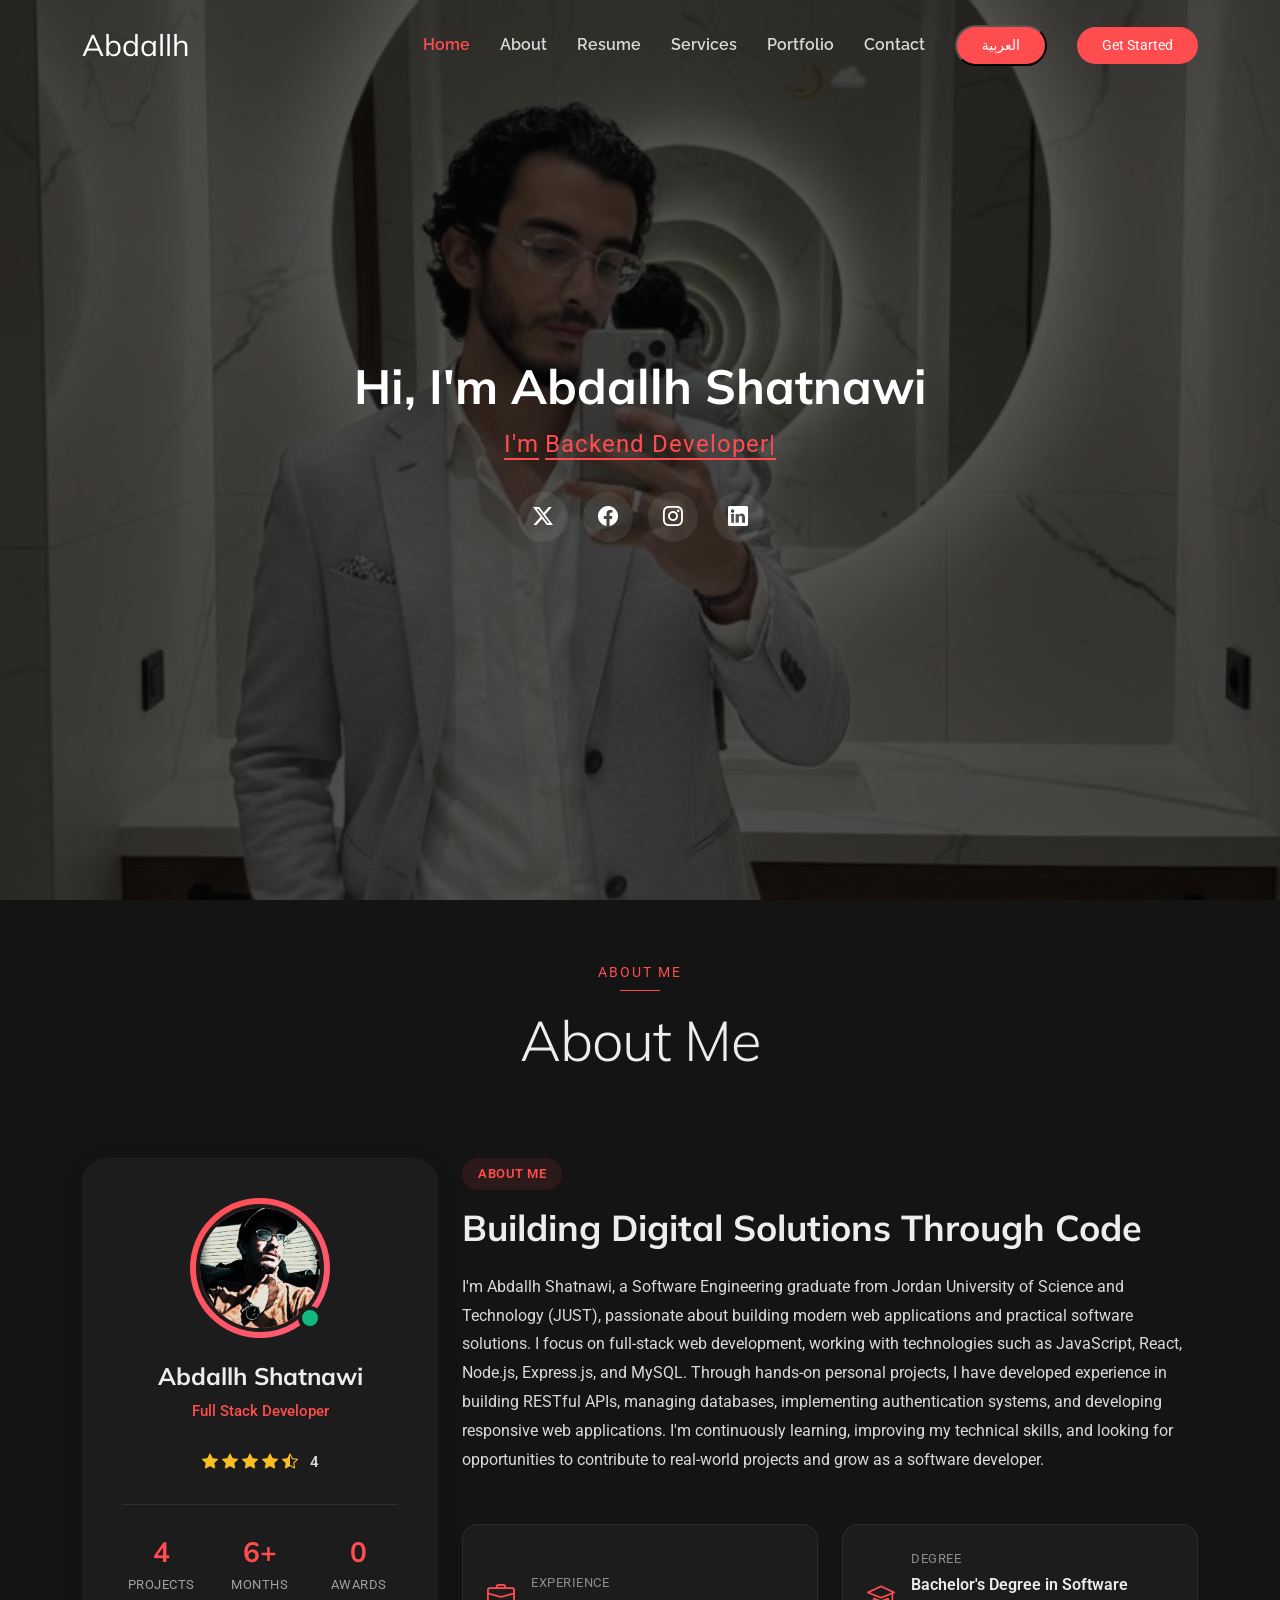
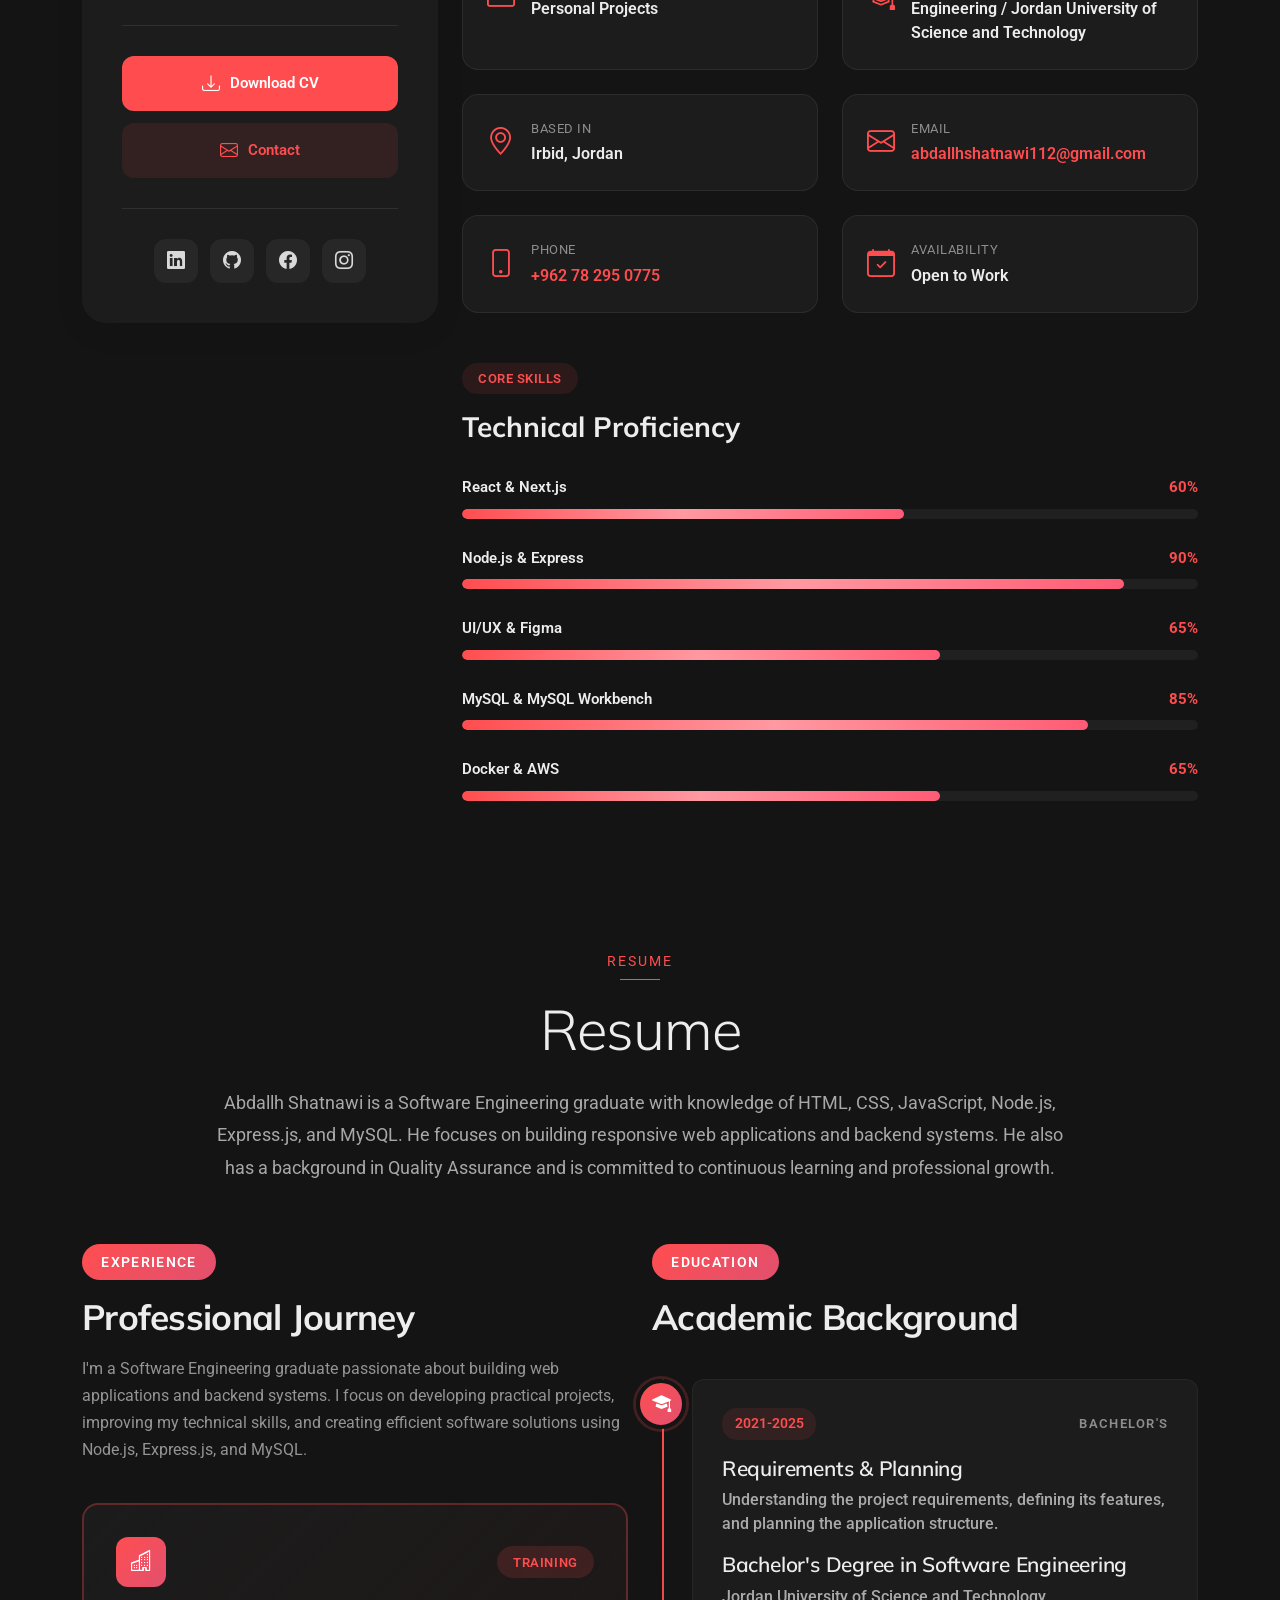
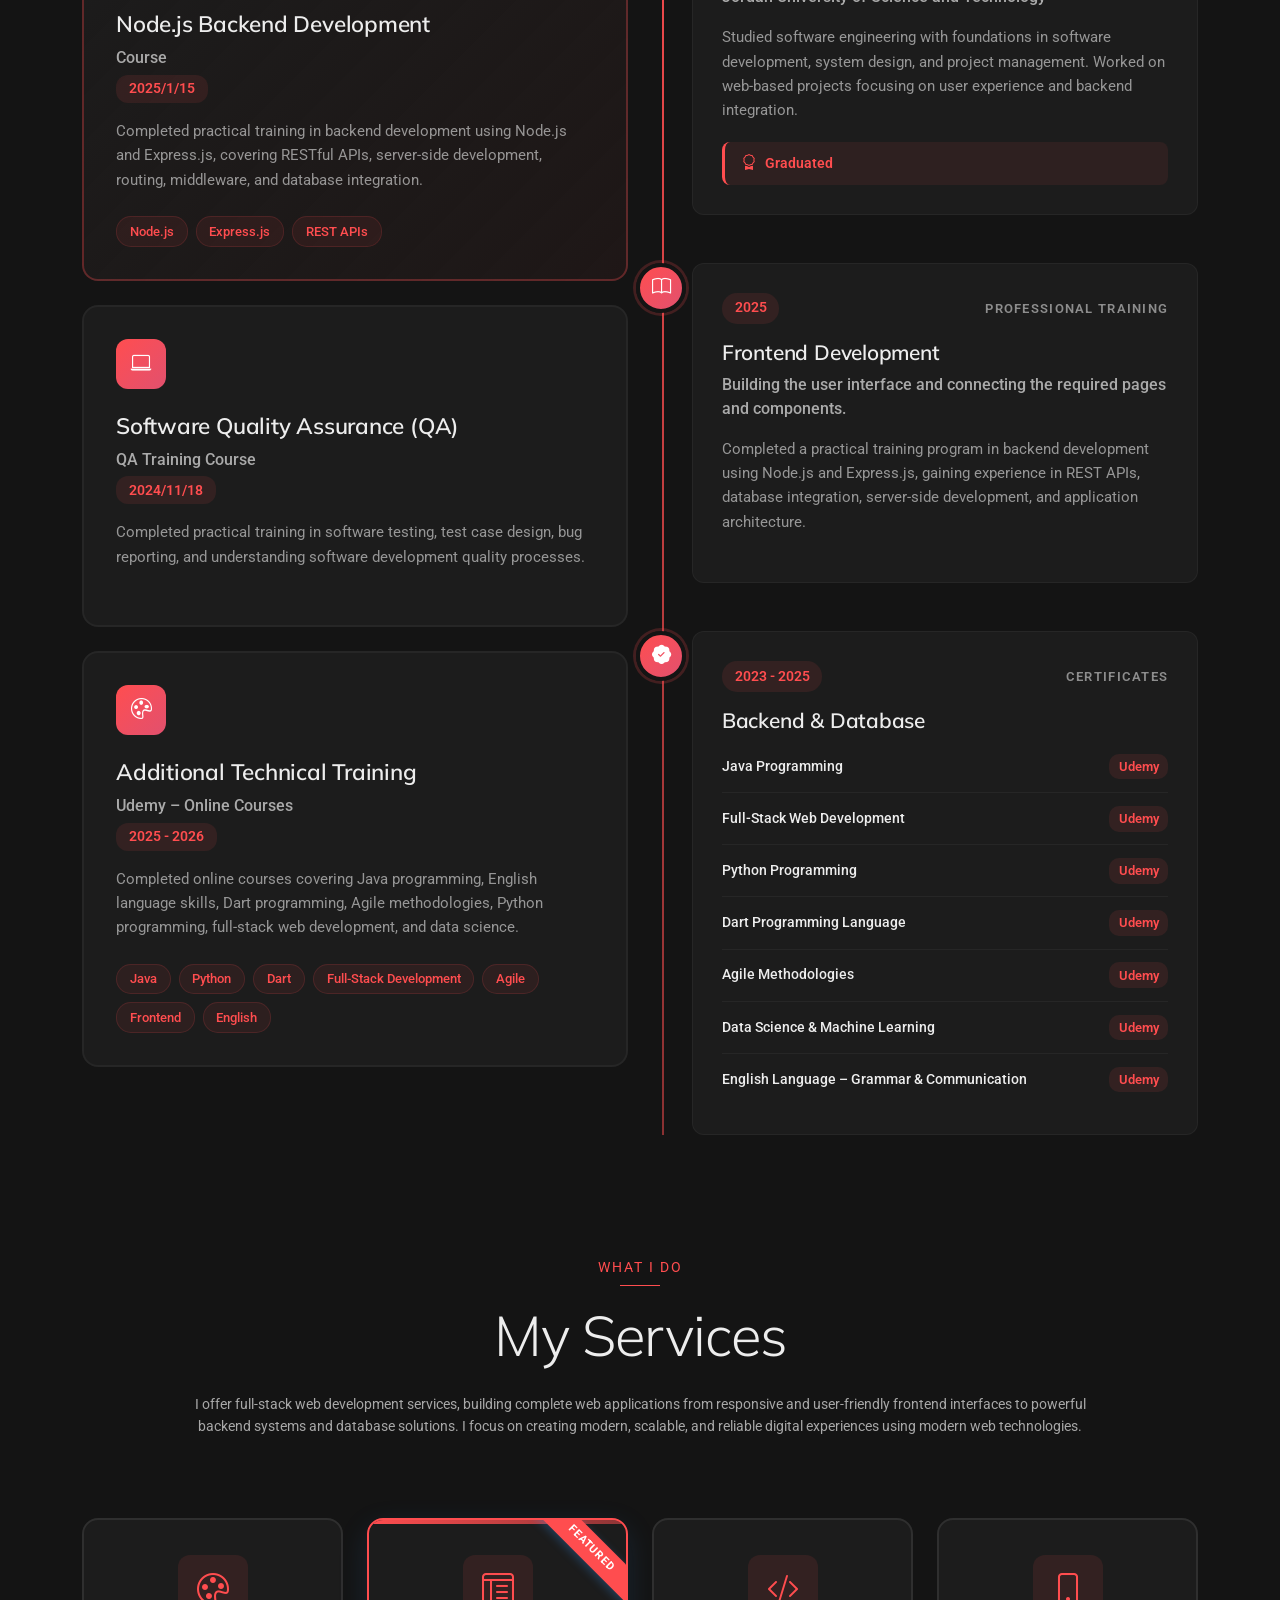
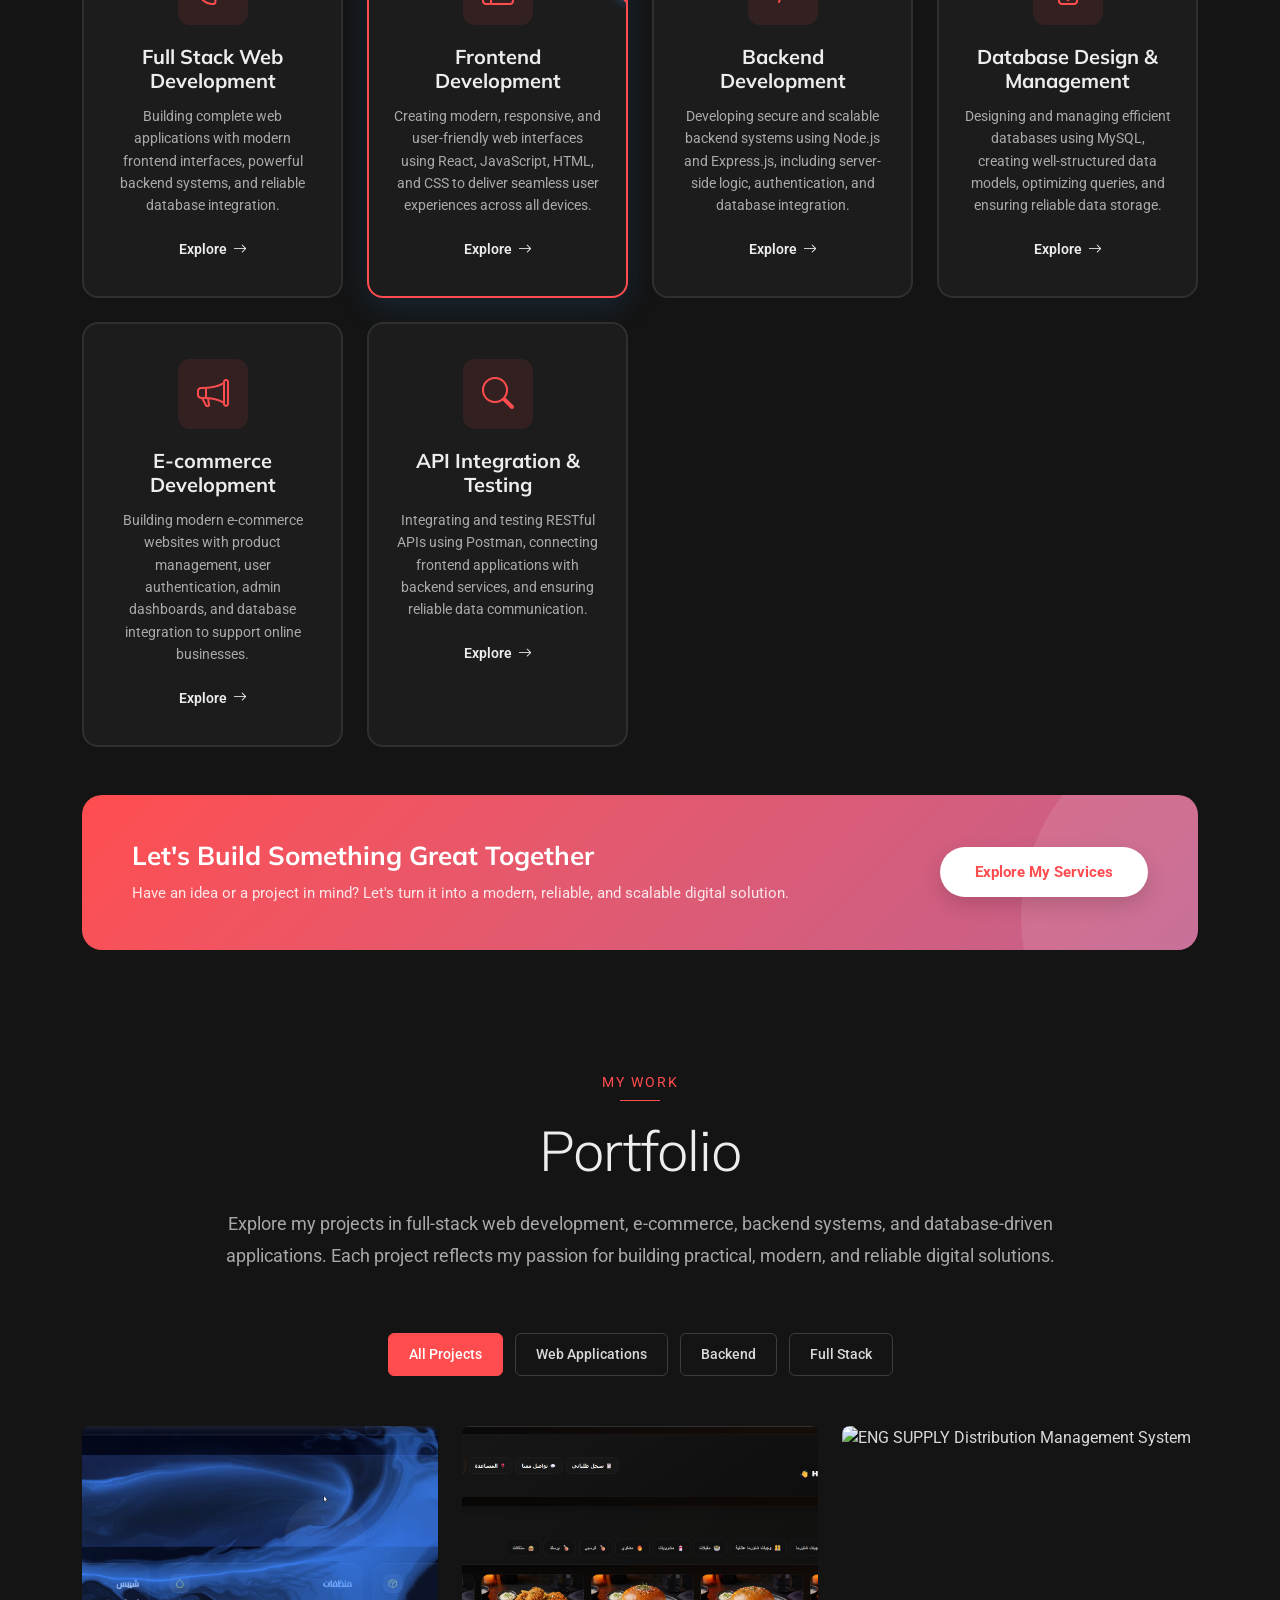
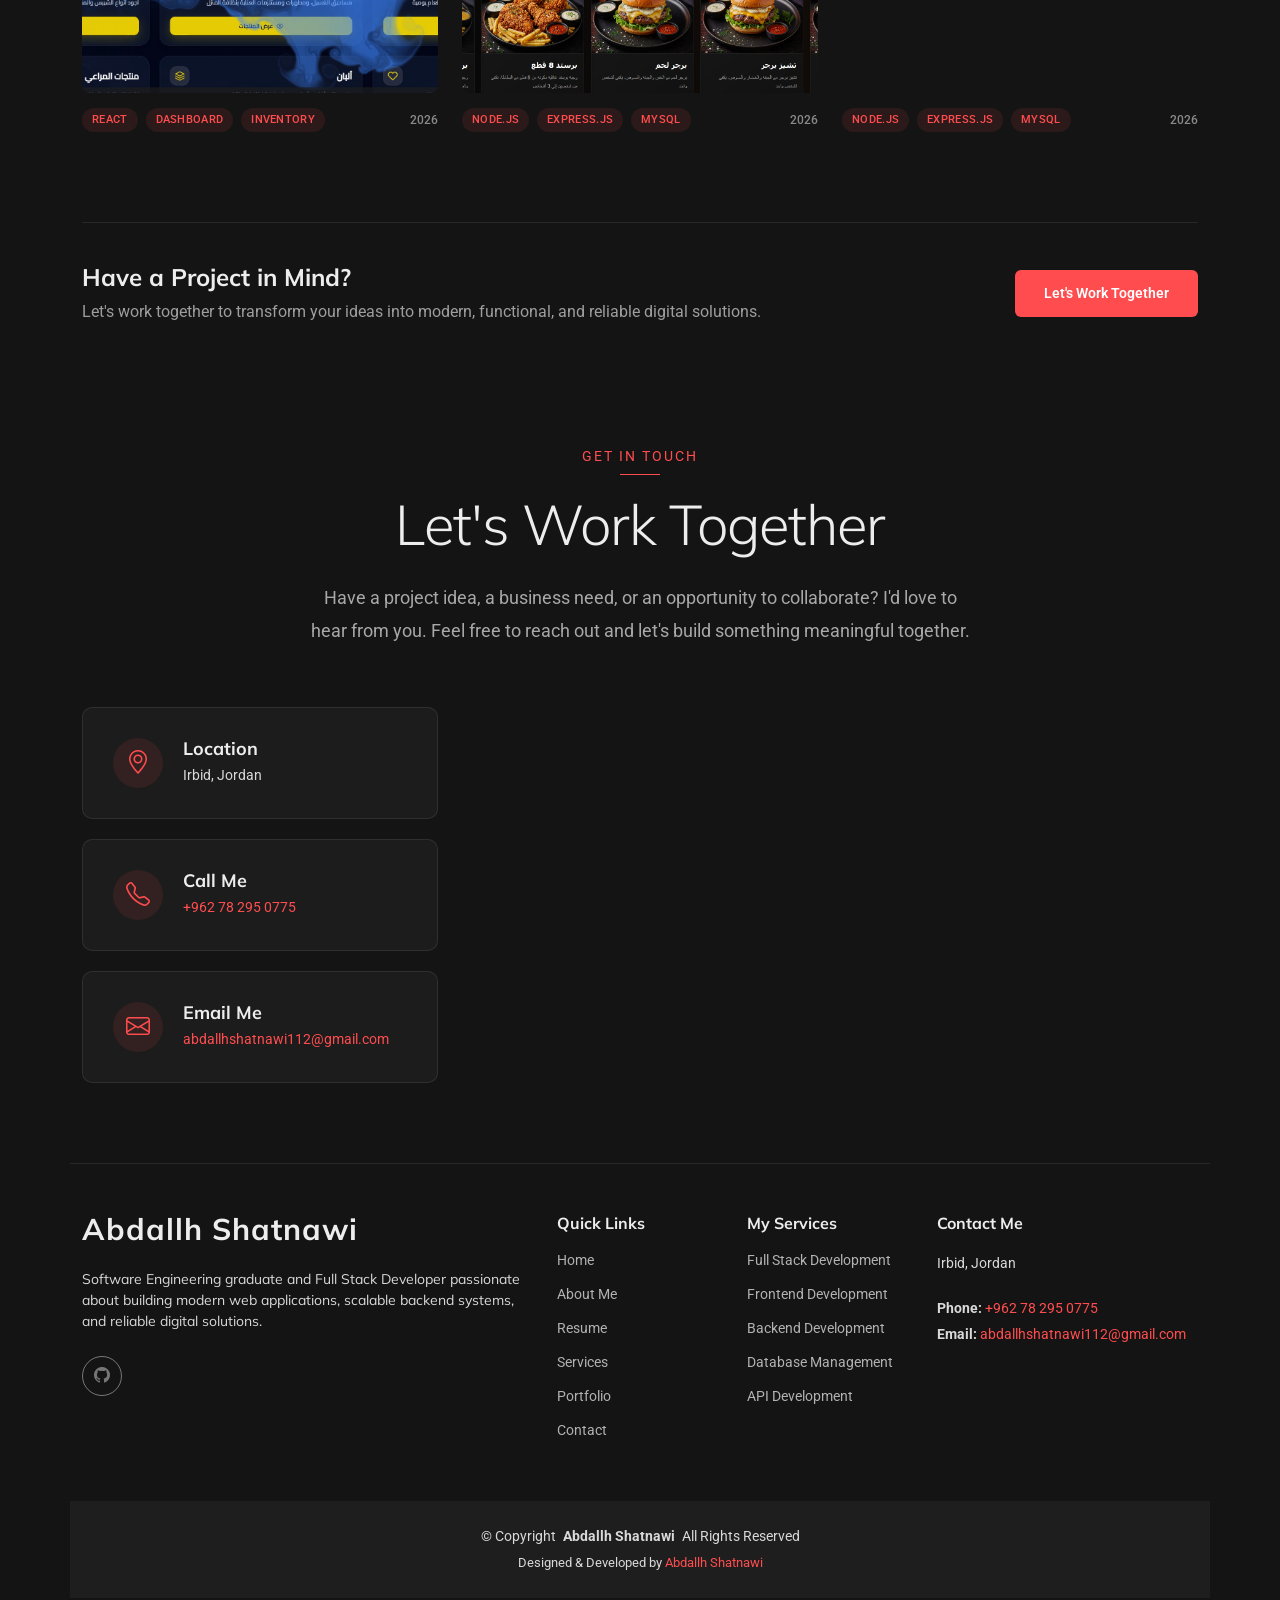
==== commit f4f2bf61: "edit" ====
--- a/index.html
+++ b/index.html
@@ -4,129 +4,131 @@
 <head>
   <meta charset="utf-8">
   <meta content="width=device-width, initial-scale=1.0" name="viewport">
-  <title>my-cv</title>
-  <meta name="description" content="">
-  <meta name="keywords" content="">
-
-  <!-- Favicons -->
+  <title>Abdallh Shatnawi | Software Developer</title>
+  <meta name="description"
+    content="Abdallh Shatnawi - Software Engineering graduate and Full Stack Developer specializing in Node.js, Express.js, React, and MySQL.">
+  <meta name="keywords"
+    content="Abdallh Shatnawi, Software Engineer, Backend Developer, Node.js, Express.js, React, MySQL, Portfolio">
+
   <link href="assets/img/favicon.png" rel="icon">
   <link href="assets/img/apple-touch-icon.png" rel="apple-touch-icon">
 
-  <!-- Fonts -->
   <link href="https://fonts.googleapis.com" rel="preconnect">
   <link href="https://fonts.gstatic.com" rel="preconnect" crossorigin>
-  <link href="https://fonts.googleapis.com/css2?family=Roboto:ital,wght@0,100;0,300;0,400;0,500;0,700;0,900;1,100;1,300;1,400;1,500;1,700;1,900&family=Raleway:ital,wght@0,100;0,200;0,300;0,400;0,500;0,600;0,700;0,800;0,900;1,100;1,200;1,300;1,400;1,500;1,600;1,700;1,800;1,900&family=Mulish:ital,wght@0,200;0,300;0,400;0,500;0,600;0,700;0,800;0,900;1,200;1,300;1,400;1,500;1,600;1,700;1,800;1,900&display=swap" rel="stylesheet">
-
-  <!-- Vendor CSS Files -->
+  <link
+    href="https://fonts.googleapis.com/css2?family=Roboto:ital,wght@0,100;0,300;0,400;0,500;0,700;0,900;1,100;1,300;1,400;1,500;1,700;1,900&family=Raleway:ital,wght@0,100;0,200;0,300;0,400;0,500;0,600;0,700;0,800;0,900;1,100;1,200;1,300;1,400;1,500;1,600;1,700;1,800;1,900&family=Mulish:ital,wght@0,200;0,300;0,400;0,500;0,600;0,700;0,800;0,900;1,200;1,300;1,400;1,500;1,600;1,700;1,800;1,900&display=swap"
+    rel="stylesheet">
+
   <link href="assets/vendor/bootstrap/css/bootstrap.min.css" rel="stylesheet">
   <link href="assets/vendor/bootstrap-icons/bootstrap-icons.css" rel="stylesheet">
   <link href="assets/vendor/aos/aos.css" rel="stylesheet">
   <link href="assets/vendor/glightbox/css/glightbox.min.css" rel="stylesheet">
   <link href="assets/vendor/swiper/swiper-bundle.min.css" rel="stylesheet">
 
-  <!-- Main CSS File -->
   <link href="assets/css/main.css" rel="stylesheet">
-
-  <!-- =======================================================
-  * Template Name: Craftivo
-  * Template URL: https://bootstrapmade.com/craftivo-bootstrap-portfolio-template/
-  * Updated: Oct 04 2025 with Bootstrap v5.3.8
-  * Author: BootstrapMade.com
-  * License: https://bootstrapmade.com/license/
-  ======================================================== -->
+  <link href="assets/css/language.css" rel="stylesheet">
 </head>
 
 <body class="index-page">
+
 
   <header id="header" class="header d-flex align-items-center fixed-top">
     <div class="container-fluid container-xl position-relative d-flex align-items-center">
 
       <a href="index.html" class="logo d-flex align-items-center me-auto">
-        <!-- Uncomment the line below if you also wish to use an image logo -->
-        <!-- <img src="assets/img/logo.webp" alt=""> -->
-        <h1 class="sitename">Craftivo</h1>
+        <h1 class="sitename">Abdallh</h1>
       </a>
 
       <nav id="navmenu" class="navmenu">
         <ul>
-          <li><a href="#hero" class="active">Home</a></li>
-          <li><a href="#about">About</a></li>
-          <li><a href="#resume">Resume</a></li>
-          <li><a href="#services">Services</a></li>
-          <li><a href="#portfolio">Portfolio</a></li>
-          <li class="dropdown"><a href="#"><span>Dropdown</span> <i class="bi bi-chevron-down toggle-dropdown"></i></a>
-            <ul>
-              <li><a href="#">Dropdown 1</a></li>
-              <li class="dropdown"><a href="#"><span>Deep Dropdown</span> <i class="bi bi-chevron-down toggle-dropdown"></i></a>
-                <ul>
-                  <li><a href="#">Deep Dropdown 1</a></li>
-                  <li><a href="#">Deep Dropdown 2</a></li>
-                  <li><a href="#">Deep Dropdown 3</a></li>
-                  <li><a href="#">Deep Dropdown 4</a></li>
-                  <li><a href="#">Deep Dropdown 5</a></li>
-                </ul>
-              </li>
-              <li><a href="#">Dropdown 2</a></li>
-              <li><a href="#">Dropdown 3</a></li>
-              <li><a href="#">Dropdown 4</a></li>
-            </ul>
-          </li>
-          <li><a href="#contact">Contact</a></li>
+          <li><a href="#hero" class="active" data-i18n="nav.home">Home</a></li>
+          <li><a href="#about" data-i18n="nav.about">About</a></li>
+          <li><a href="#resume" data-i18n="nav.resume">Resume</a></li>
+          <li><a href="#services" data-i18n="nav.services">Services</a></li>
+          <li><a href="#portfolio" data-i18n="nav.portfolio">Portfolio</a></li>
+          <li><a href="#contact" data-i18n="nav.contact">Contact</a></li>
         </ul>
         <i class="mobile-nav-toggle d-xl-none bi bi-list"></i>
       </nav>
 
-      <a class="btn-getstarted" href="#about">Get Started</a>
+      <button id="language-toggle" class="btn-getstarted language-toggle" type="button">
+        العربية
+      </button>
+
+      <a class="btn-getstarted" href="#about" data-i18n="nav.getStarted">Get Started</a>
 
     </div>
   </header>
 
+
   <main class="main">
 
     <!-- Hero Section -->
     <section id="hero" class="hero section dark-background">
 
-      <img src="assets/img/profile/aaa.jpg" alt="" data-aos="fade-in">
+      <img src="assets/img/profile/aaa.jpg" alt="Abdallh Shatnawi" data-aos="fade-in">
 
       <div class="container" data-aos="fade-up" data-aos-delay="100">
         <div class="row justify-content-center">
           <div class="col-lg-8 text-center">
             <h2>Hi, I'm Abdallh Shatnawi</h2>
-            <p>I'm a <span class="typed" data-typed-items="Developer, Freelancer,Backend Developer"></span><span class="typed-cursor" aria-hidden="true"></span></p>
+            <p>
+              <span data-i18n="hero.title">I'm</span>
+              <span class="typed"
+                data-typed-items="Backend Developer, Full Stack Developer, Node.js Developer, Software Engineer"></span>
+              <span class="typed-cursor" aria-hidden="true"></span>
+            </p>
+
             <div class="social-links">
-              <a href="https://x.com/AbdallhWae16340?t=0giJ-lDOTtyUMfyUSVY8Cg&s=08"><i class="bi bi-twitter-x"></i></a>
-              <a href="https://www.facebook.com/share/1BrUXxHyFz/"><i class="bi bi-facebook"></i></a>
-              <a href="https://www.instagram.com/abdallh_wael_?igsh=eHk1YzV0d2pwNGFw"><i class="bi bi-instagram"></i></a>
-              <a href="https://www.linkedin.com/in/abdallh-shatnawi-8845b3318?utm_source=share&utm_campaign=share_via&utm_content=profile&utm_medium=android_app"><i class="bi bi-linkedin"></i></a>
+              <a href="https://x.com/AbdallhWae16340?t=0giJ-lDOTtyUMfyUSVY8Cg&s=08" target="_blank"
+                rel="noopener noreferrer" aria-label="X">
+                <i class="bi bi-twitter-x"></i>
+              </a>
+              <a href="https://www.facebook.com/share/1DRHYXEj66/" target="_blank" rel="noopener noreferrer"
+                aria-label="Facebook">
+                <i class="bi bi-facebook"></i>
+              </a>
+              <a href="https://www.instagram.com/abdallh_wael_?igsh=eHk1YzV0d2pwNGFw" target="_blank"
+                rel="noopener noreferrer" aria-label="Instagram">
+                <i class="bi bi-instagram"></i>
+              </a>
+              <a href="https://www.linkedin.com/in/abdallh-shatnawi-b4743a3b3?utm_source=share_via&utm_content=profile&utm_medium=member_android" target="_blank" rel="noopener noreferrer"
+                aria-label="LinkedIn">
+                <i class="bi bi-linkedin"></i>
+              </a>
             </div>
           </div>
         </div>
       </div>
 
-    </section><!-- /Hero Section -->
+    </section>
+    <!-- End Hero Section -->
+
 
     <!-- About Section -->
     <section id="about" class="about section">
 
-      <!-- Section Title -->
       <div class="container section-title" data-aos="fade-up">
         <span class="subtitle">About Me</span>
         <h2>About Me</h2>
-        <p></p>
-      </div><!-- End Section Title -->
+      </div>
 
       <div class="container" data-aos="fade-up" data-aos-delay="100">
 
         <div class="row gy-5">
+
           <div class="col-lg-4" data-aos="zoom-in" data-aos-delay="150">
             <div class="profile-card">
+
               <div class="profile-header">
                 <div class="profile-avatar">
-                  <img src="assets/img/profile/a.jpg" class="img-fluid" alt="">
+                  <img src="assets/img/profile/a.jpg" class="img-fluid" alt="Abdallh Shatnawi">
                   <div class="status-indicator"></div>
                 </div>
+
                 <h3>Abdallh Shatnawi</h3>
                 <span class="role">Full Stack Developer</span>
+
                 <div class="rating">
                   <i class="bi bi-star-fill"></i>
                   <i class="bi bi-star-fill"></i>
@@ -139,12 +141,12 @@
 
               <div class="profile-stats">
                 <div class="stat-item">
-                  <h4>10</h4>
+                  <h4>4</h4>
                   <p>Projects</p>
                 </div>
                 <div class="stat-item">
                   <h4>6+</h4>
-                  <p>months</p>
+                  <p>Months</p>
                 </div>
                 <div class="stat-item">
                   <h4>0</h4>
@@ -153,35 +155,69 @@
               </div>
 
               <div class="profile-actions">
-                <a href="#" class="btn-primary"><i class="bi bi-download"></i> Download CV</a>
-                <a href="#" class="btn-secondary"><i class="bi bi-envelope"></i> Contact</a>
+                <a href="files/Abdallh-Shatnawi-CV.pdf" class="btn-primary" download>
+                  <i class="bi bi-download"></i> Download CV
+                </a>
+                <a href="#contact" class="btn-secondary">
+                  <i class="bi bi-envelope"></i> Contact
+                </a>
               </div>
 
               <div class="social-connect">
-                <a href="https://www.linkedin.com/in/abdallh-shatnawi-8845b3318?utm_source=share&utm_campaign=share_via&utm_content=profile&utm_medium=android_app"><i class="bi bi-linkedin"></i></a>
-                <a href="https://github.com/abdallhww"><i class="bi bi-github"></i></a>
-                <a href="https://www.facebook.com/abdullah.shatnawi.479712"><i class="bi bi-twitter"></i></a>
-                <a href="https://www.instagram.com/abdallh_wael_?igsh=eHk1YzV0d2pwNGFw"><i class="bi bi-instagram"></i></a>
-              </div>
-            </div>
-          </div>
+                <a href="https://www.linkedin.com/in/abdallh-shatnawi-b4743a3b3?utm_source=share_via&utm_content=profile&utm_medium=member_android" target="_blank"
+                  rel="noopener noreferrer" aria-label="LinkedIn">
+                  <i class="bi bi-linkedin"></i>
+                </a>
+                <a href="https://github.com/Engabdallh" target="_blank" rel="noopener noreferrer" aria-label="GitHub">
+                  <i class="bi bi-github"></i>
+                </a>
+                <a href="https://www.facebook.com/share/1DRHYXEj66/" target="_blank" rel="noopener noreferrer"
+                  aria-label="Facebook">
+                  <i class="bi bi-facebook"></i>
+                </a>
+                <a href="https://www.instagram.com/abdallh_wael_?igsh=eHk1YzV0d2pwNGFw" target="_blank"
+                  rel="noopener noreferrer" aria-label="Instagram">
+                  <i class="bi bi-instagram"></i>
+                </a>
+              </div>
+
+            </div>
+          </div>
+
 
           <div class="col-lg-8" data-aos="fade-left" data-aos-delay="200">
             <div class="content-wrapper">
+
               <div class="bio-section">
                 <div class="section-tag">About Me</div>
-                <h2>....</h2>
-                <p>Hello! I'm Abdullah Shatnawi, a web developer passionate about creating modern and seamless user experiences. I love technical challenges and learning new technologies,
-                   and I always strive to develop my skills and turn ideas into real projects and
-                    I enjoy turning ideas into real-world projects that combine beauty and functionality.
-                 </div>
+                <h2>Building Digital Solutions Through Code</h2>
+
+                <p data-i18n="about.description">
+                  I'm Abdallh Shatnawi, a Software Engineering graduate from
+                  Jordan University of Science and Technology (JUST), passionate
+                  about building modern web applications and practical software solutions.
+
+                  I focus on full-stack web development, working with technologies
+                  such as JavaScript, React, Node.js, Express.js, and MySQL.
+
+                  Through hands-on personal projects, I have developed experience
+                  in building RESTful APIs, managing databases, implementing
+                  authentication systems, and developing responsive web applications.
+
+                  I'm continuously learning, improving my technical skills, and
+                  looking for opportunities to contribute to real-world projects
+                  and grow as a software developer.
+                </p>
+              </div>
+
 
               <div class="details-grid">
+
                 <div class="detail-item" data-aos="fade-up" data-aos-delay="250">
                   <i class="bi bi-briefcase"></i>
                   <div class="detail-content">
                     <span>Experience</span>
-                    <strong>6+ months</strong>
+                    <strong>Personal Projects</strong>
                   </div>
                 </div>
 
@@ -189,7 +225,8 @@
                   <i class="bi bi-mortarboard"></i>
                   <div class="detail-content">
                     <span>Degree</span>
-                    <strong>Bachelor's degree in Software Engineering / Jordan University of Science and Technology</strong>
+                    <strong>Bachelor's Degree in Software Engineering / Jordan University of Science and
+                      Technology</strong>
                   </div>
                 </div>
 
@@ -197,7 +234,7 @@
                   <i class="bi bi-geo-alt"></i>
                   <div class="detail-content">
                     <span>Based In</span>
-                    <strong>Irbid / Na'imah</strong>
+                    <strong>Irbid, Jordan</strong>
                   </div>
                 </div>
 
@@ -205,7 +242,9 @@
                   <i class="bi bi-envelope"></i>
                   <div class="detail-content">
                     <span>Email</span>
-                    <strong>abdallhshatnawi112@gmail.com</strong>
+                    <strong>
+                      <a href="mailto:abdallhshatnawi112@gmail.com">abdallhshatnawi112@gmail.com</a>
+                    </strong>
                   </div>
                 </div>
 
@@ -213,7 +252,9 @@
                   <i class="bi bi-phone"></i>
                   <div class="detail-content">
                     <span>Phone</span>
-                    <strong>+962 (79) 999-6890</strong>
+                    <strong>
+                      <a href="tel:+962782950775">+962 78 295 0775</a>
+                    </strong>
                   </div>
                 </div>
 
@@ -224,20 +265,25 @@
                     <strong>Open to Work</strong>
                   </div>
                 </div>
-              </div>
-
+
+              </div>
+
+
+              <!-- Skills -->
               <div class="skills-showcase" data-aos="fade-up" data-aos-delay="250">
                 <div class="section-tag">Core Skills</div>
                 <h3>Technical Proficiency</h3>
 
                 <div class="skills-list skills-animation">
+
                   <div class="skill-item">
                     <div class="skill-info">
                       <span class="skill-name">React &amp; Next.js</span>
                       <span class="skill-percent">60%</span>
                     </div>
                     <div class="progress">
-                      <div class="progress-bar" role="progressbar" aria-valuenow="95" aria-valuemin="0" aria-valuemax="100"></div>
+                      <div class="progress-bar" role="progressbar" aria-valuenow="60" aria-valuemin="0"
+                        aria-valuemax="100"></div>
                     </div>
                   </div>
 
@@ -247,7 +293,8 @@
                       <span class="skill-percent">90%</span>
                     </div>
                     <div class="progress">
-                      <div class="progress-bar" role="progressbar" aria-valuenow="90" aria-valuemin="0" aria-valuemax="100"></div>
+                      <div class="progress-bar" role="progressbar" aria-valuenow="90" aria-valuemin="0"
+                        aria-valuemax="100"></div>
                     </div>
                   </div>
 
@@ -257,17 +304,19 @@
                       <span class="skill-percent">65%</span>
                     </div>
                     <div class="progress">
-                      <div class="progress-bar" role="progressbar" aria-valuenow="88" aria-valuemin="0" aria-valuemax="100"></div>
+                      <div class="progress-bar" role="progressbar" aria-valuenow="65" aria-valuemin="0"
+                        aria-valuemax="100"></div>
                     </div>
                   </div>
 
                   <div class="skill-item">
                     <div class="skill-info">
-                      <span class="skill-name">workbench &amp; MYSQL</span>
+                      <span class="skill-name">MySQL &amp; MySQL Workbench</span>
                       <span class="skill-percent">85%</span>
                     </div>
                     <div class="progress">
-                      <div class="progress-bar" role="progressbar" aria-valuenow="85" aria-valuemin="0" aria-valuemax="100"></div>
+                      <div class="progress-bar" role="progressbar" aria-valuenow="85" aria-valuemin="0"
+                        aria-valuemax="100"></div>
                     </div>
                   </div>
 
@@ -277,66 +326,87 @@
                       <span class="skill-percent">65%</span>
                     </div>
                     <div class="progress">
-                      <div class="progress-bar" role="progressbar" aria-valuenow="80" aria-valuemin="0" aria-valuemax="100"></div>
-                    </div>
-                  </div>
-                </div>
-              </div>
-            </div>
-          </div>
+                      <div class="progress-bar" role="progressbar" aria-valuenow="65" aria-valuemin="0"
+                        aria-valuemax="100"></div>
+                    </div>
+                  </div>
+
+                </div>
+              </div>
+              <!-- End Skills -->
+
+            </div>
+          </div>
+
         </div>
-
-      </div>
-
-    </section><!-- /About Section -->
+      </div>
+
+    </section>
+    <!-- End About Section -->
+
 
     <!-- Resume Section -->
     <section id="resume" class="resume section">
 
-      <!-- Section Title -->
       <div class="container section-title" data-aos="fade-up">
         <span class="subtitle">Resume</span>
         <h2>Resume</h2>
-        <p>Abdallah Shatnawi is a web developer with experience in HTML,JavaScript, and Node.js.,MYSQL workbench.
-           Skilled in building responsive and visually appealing interfaces, he focuses on blending 
-           design and functionality to create modern digital experiences. He also has a background 
-           in Quality Assurance and is committed to continuous learning and professional growth.  
-          </p>
-      </div><!-- End Section Title -->
+        <p>
+          Abdallh Shatnawi is a Software Engineering graduate with knowledge
+          of HTML, CSS, JavaScript, Node.js, Express.js, and MySQL.
+          He focuses on building responsive web applications and backend systems.
+          He also has a background in Quality Assurance and is committed to
+          continuous learning and professional growth.
+        </p>
+      </div>
 
       <div class="container" data-aos="fade-up" data-aos-delay="100">
 
         <div class="row gy-5">
+
           <div class="col-lg-6">
             <div class="experience-section">
+
               <div class="section-header" data-aos="fade-right" data-aos-delay="200">
                 <div class="header-content">
                   <span class="section-badge">Experience</span>
                   <h2>Professional Journey</h2>
-                  <p>Lorem ipsum dolor sit amet consectetur adipisicing elit sed do eiusmod tempor incididunt ut labore et dolore magna aliqua.</p>
+                  <p>
+                    I'm a Software Engineering graduate passionate about building
+                    web applications and backend systems. I focus on developing
+                    practical projects, improving my technical skills, and creating
+                    efficient software solutions using Node.js, Express.js, and MySQL.
+                  </p>
                 </div>
               </div>
 
               <div class="experience-cards">
+
                 <div class="exp-card featured" data-aos="zoom-in" data-aos-delay="300">
                   <div class="card-header">
                     <div class="company-logo">
                       <i class="bi bi-buildings"></i>
                     </div>
-                    <div class="period-badge">Current</div>
-                  </div>
+                    <div class="period-badge">Training</div>
+                  </div>
+
                   <div class="card-body">
-                    <h3>Senior Creative Director</h3>
-                    <p class="company-name">Digital Innovation Labs</p>
-                    <span class="duration">2023 - Present</span>
-                    <p class="description">Ut enim ad minim veniam quis nostrud exercitation ullamco laboris nisi ut aliquip ex ea commodo consequat duis aute.</p>
+                    <h3>Node.js Backend Development</h3>
+                    <p class="company-name"> Course</p>
+                    <span class="duration">2025/1/15</span>
+                    <p class="description">
+                      Completed practical training in backend development using
+                      Node.js and Express.js, covering RESTful APIs, server-side
+                      development, routing, middleware, and database integration.
+                    </p>
                     <div class="skills-tags">
-                      <span class="skill-tag">Leadership</span>
-                      <span class="skill-tag">Strategy</span>
-                      <span class="skill-tag">Innovation</span>
-                    </div>
-                  </div>
-                </div>
+                      <span class="skill-tag">Node.js</span>
+                      <span class="skill-tag">Express.js</span>
+                      <span class="skill-tag">REST APIs</span>
+                    </div>
+                  </div>
+                </div>
+
 
                 <div class="exp-card" data-aos="zoom-in" data-aos-delay="350">
                   <div class="card-header">
@@ -344,13 +414,19 @@
                       <i class="bi bi-laptop"></i>
                     </div>
                   </div>
+
                   <div class="card-body">
-                    <h3>Product Design Lead</h3>
-                    <p class="company-name">TechForward Solutions</p>
-                    <span class="duration">2020 - 2023</span>
-                    <p class="description">Sed ut perspiciatis unde omnis iste natus error sit voluptatem accusantium doloremque laudantium totam rem aperiam.</p>
-                  </div>
-                </div>
+                    <h3>Software Quality Assurance (QA)</h3>
+                    <p class="company-name">QA Training Course</p>
+                    <span class="duration">2024/11/18</span>
+                    <p class="description">
+                      Completed practical training in software testing, test case
+                      design, bug reporting, and understanding software development
+                      quality processes.
+                    </p>
+                  </div>
+                </div>
+
 
                 <div class="exp-card" data-aos="zoom-in" data-aos-delay="400">
                   <div class="card-header">
@@ -358,128 +434,195 @@
                       <i class="bi bi-palette"></i>
                     </div>
                   </div>
+
                   <div class="card-body">
-                    <h3>UX Designer</h3>
-                    <p class="company-name">Creative Studio Inc</p>
-                    <span class="duration">2017 - 2020</span>
-                    <p class="description">Excepteur sint occaecat cupidatat non proident sunt in culpa qui officia deserunt mollit anim id est laborum.</p>
-                  </div>
-                </div>
-              </div>
-            </div>
-          </div>
+                    <h3>Additional Technical Training</h3>
+                    <p class="company-name">Udemy – Online Courses</p>
+                    <span class="duration">2025 - 2026</span>
+                    <p class="description">
+                      Completed online courses covering Java programming,
+                      English language skills, Dart programming, Agile methodologies,
+                      Python programming, full-stack web development, and data science.
+                    </p>
+
+                    <div class="skills-tags">
+                      <span class="skill-tag">Java</span>
+                      <span class="skill-tag">Python</span>
+                      <span class="skill-tag">Dart</span>
+                      <span class="skill-tag">Full-Stack Development</span>
+                      <span class="skill-tag">Agile</span>
+                      <span class="skill-tag">Frontend</span>
+                      <span class="skill-tag">English</span>
+                    </div>
+                  </div>
+                </div>
+
+              </div>
+            </div>
+          </div>
+
 
           <div class="col-lg-6">
             <div class="education-section">
+
               <div class="section-header" data-aos="fade-left" data-aos-delay="200">
                 <div class="header-content">
                   <span class="section-badge">Education</span>
                   <h2>Academic Background</h2>
-                  <p></p>
                 </div>
               </div>
 
               <div class="education-timeline" data-aos="fade-left" data-aos-delay="300">
                 <div class="timeline-track">
+
                   <div class="timeline-item">
                     <div class="timeline-marker">
                       <i class="bi bi-mortarboard-fill"></i>
                     </div>
+
                     <div class="timeline-content">
                       <div class="education-meta">
                         <span class="year-range">2021-2025</span>
                         <span class="degree-level">Bachelor's</span>
                       </div>
-                      <h4>Bachelor's degree in Software Engineering</h4>
+                       
+                      <h4>Bachelor's Degree in Software Engineering</h4>
+                      <p class="institution">Jordan University of Science and Technology</p>
+
+                      <h4>Bachelor's Degree in Software Engineering</h4>
                       <p class="institution">Jordan University of Science and Technology</p>
                       <p class="description">
-                        Graduated with strong foundations in software development, system design, and project management. 
-                        Worked on multiple web-based projects focusing on user experience and efficient backend integration.
+                        Studied software engineering with foundations in software
+                        development, system design, and project management.
+                        Worked on web-based projects focusing on user experience
+                        and backend integration.
                       </p>
+
                       <div class="achievement">
                         <i class="bi bi-award"></i>
-                        <span>Graduated with a GPA of 2.95/4</span>
+                        <span>Graduated</span>
                       </div>
                     </div>
                   </div>
+
 
                   <div class="timeline-item">
                     <div class="timeline-marker">
                       <i class="bi bi-book"></i>
                     </div>
+
                     <div class="timeline-content">
                       <div class="education-meta">
-                        <span class="year-range">2011 - 2015</span>
-                        <span class="degree-level">Bachelor</span>
+                        <span class="year-range">2025</span>
+                        <span class="degree-level">Professional Training</span>
                       </div>
-                      <h4>Bachelor of Fine Arts</h4>
-                      <p class="institution">Creative Arts University</p>
-                      <p class="description">Duis aute irure dolor in reprehenderit in voluptate velit esse cillum dolore eu fugiat nulla pariatur.</p>
-                    </div>
-                  </div>
+
+                      <h4>Node.js Backend Development Training</h4>
+                      <p class="institution">The Hope Company</p>
+
+                      <p class="description">
+                        Completed a practical training program in backend development
+                        using Node.js and Express.js, gaining experience in REST APIs,
+                        database integration, server-side development, and application architecture.
+                      </p>
+                    </div>
+                  </div>
+
 
                   <div class="timeline-item">
                     <div class="timeline-marker">
                       <i class="bi bi-patch-check-fill"></i>
                     </div>
+
                     <div class="timeline-content">
                       <div class="education-meta">
-                        <span class="year-range">2016 - 2023</span>
+                        <span class="year-range">2023 - 2025</span>
                         <span class="degree-level">Certificates</span>
                       </div>
-                      <h4>Professional Certifications</h4>
+
+                      <h4>Professional Certifications &amp; Courses</h4>
+
                       <div class="certifications-list">
                         <div class="cert-item">
-                          <span class="cert-name">Advanced UX Research</span>
-                          <span class="cert-year">2023</span>
+                          <span class="cert-name">Java Programming</span>
+                          <span class="cert-year">Udemy</span>
                         </div>
                         <div class="cert-item">
-                          <span class="cert-name">Design Leadership</span>
-                          <span class="cert-year">2022</span>
+                          <span class="cert-name">Full-Stack Web Development</span>
+                          <span class="cert-year">Udemy</span>
                         </div>
                         <div class="cert-item">
-                          <span class="cert-name">Digital Strategy</span>
-                          <span class="cert-year">2021</span>
+                          <span class="cert-name">Python Programming</span>
+                          <span class="cert-year">Udemy</span>
+                        </div>
+                        <div class="cert-item">
+                          <span class="cert-name">Dart Programming Language</span>
+                          <span class="cert-year">Udemy</span>
+                        </div>
+                        <div class="cert-item">
+                          <span class="cert-name">Agile Methodologies</span>
+                          <span class="cert-year">Udemy</span>
+                        </div>
+                        <div class="cert-item">
+                          <span class="cert-name">Data Science &amp; Machine Learning</span>
+                          <span class="cert-year">Udemy</span>
+                        </div>
+                        <div class="cert-item">
+                          <span class="cert-name">English Language – Grammar &amp; Communication</span>
+                          <span class="cert-year">Udemy</span>
                         </div>
                       </div>
                     </div>
                   </div>
-                </div>
-              </div>
-            </div>
-          </div>
+
+                </div>
+              </div>
+
+            </div>
+          </div>
+
         </div>
-
-      </div>
-
-    </section><!-- /Resume Section -->
+      </div>
+
+    </section>
+    <!-- End Resume Section -->
+
 
     <!-- Services Section -->
     <section id="services" class="services section">
 
-      <!-- Section Title -->
       <div class="container section-title" data-aos="fade-up">
-        <span class="subtitle">Services</span>
-        <h2>Services</h2>
-        <p>Necessitatibus eius consequatur ex aliquid fuga eum quidem sint consectetur velit. Sed ut perspiciatis unde omnis iste natus error sit voluptatem accusantium doloremque laudantium totam rem aperiam</p>
-      </div><!-- End Section Title -->
+        <span class="subtitle">What I Do</span>
+        <h2>My Services</h2>
+        <p>
+          I offer full-stack web development services, building complete web applications
+          from responsive and user-friendly frontend interfaces to powerful backend systems
+          and database solutions. I focus on creating modern, scalable, and reliable digital
+          experiences using modern web technologies.
+        </p>
+      </div>
 
       <div class="container" data-aos="fade-up" data-aos-delay="100">
 
         <div class="row gy-4">
+
           <div class="col-lg-3 col-md-6" data-aos="zoom-in" data-aos-delay="100">
             <div class="service-item">
               <div class="icon-wrapper">
                 <i class="bi bi-palette"></i>
               </div>
-              <h4>Brand Identity</h4>
-              <p>Curabitur non nulla sit amet nisl tempus convallis quis ac lectus vivamus magna.</p>
-              <a href="service-details.html" class="read-more">
+              <h4>Full Stack Web Development</h4>
+              <p>
+                Building complete web applications with modern frontend interfaces,
+                powerful backend systems, and reliable database integration.
+              </p>
+              <a href="service-details.html?service=fullstack" class="read-more">
                 <span>Explore</span>
                 <i class="bi bi-arrow-right"></i>
               </a>
             </div>
           </div>
+
 
           <div class="col-lg-3 col-md-6" data-aos="zoom-in" data-aos-delay="200">
             <div class="service-item featured">
@@ -487,111 +630,106 @@
               <div class="icon-wrapper">
                 <i class="bi bi-layout-text-window-reverse"></i>
               </div>
-              <h4>UI/UX Design</h4>
-              <p>Vestibulum ac diam sit amet quam vehicula elementum sed sit amet dui donec rutrum.</p>
-              <a href="service-details.html" class="read-more">
+              <h4>Frontend Development</h4>
+              <p>
+                Creating modern, responsive, and user-friendly web interfaces using React,
+                JavaScript, HTML, and CSS to deliver seamless user experiences across all devices.
+              </p>
+              <a href="service-details.html?service=frontend" class="read-more">
                 <span>Explore</span>
                 <i class="bi bi-arrow-right"></i>
               </a>
             </div>
           </div>
+
 
           <div class="col-lg-3 col-md-6" data-aos="zoom-in" data-aos-delay="300">
             <div class="service-item">
               <div class="icon-wrapper">
                 <i class="bi bi-code-slash"></i>
               </div>
-              <h4>Development</h4>
-              <p>Praesent sapien massa convallis a pellentesque nec egestas non nisi cras ornare arcu.</p>
-              <a href="service-details.html" class="read-more">
+              <h4>Backend Development</h4>
+              <p>
+                Developing secure and scalable backend systems using Node.js and Express.js,
+                including server-side logic, authentication, and database integration.
+              </p>
+              <a href="service-details.html?service=backend" class="read-more">
                 <span>Explore</span>
                 <i class="bi bi-arrow-right"></i>
               </a>
             </div>
           </div>
+
 
           <div class="col-lg-3 col-md-6" data-aos="zoom-in" data-aos-delay="400">
             <div class="service-item">
               <div class="icon-wrapper">
                 <i class="bi bi-phone"></i>
               </div>
-              <h4>Mobile Apps</h4>
-              <p>Vivamus suscipit tortor eget felis porttitor volutpat quisque velit nisi pretium ut lacinia.</p>
-              <a href="service-details.html" class="read-more">
+              <h4>Database Design &amp; Management</h4>
+              <p>
+                Designing and managing efficient databases using MySQL, creating well-structured
+                data models, optimizing queries, and ensuring reliable data storage.
+              </p>
+              <a href="service-details.html?service=database" class="read-more">
                 <span>Explore</span>
                 <i class="bi bi-arrow-right"></i>
               </a>
             </div>
           </div>
+
 
           <div class="col-lg-3 col-md-6" data-aos="zoom-in" data-aos-delay="100">
             <div class="service-item">
               <div class="icon-wrapper">
                 <i class="bi bi-megaphone"></i>
               </div>
-              <h4>Digital Marketing</h4>
-              <p>Nulla porttitor accumsan tincidunt curabitur aliquet quam id dui posuere blandit mauris.</p>
-              <a href="service-details.html" class="read-more">
+              <h4>E-commerce Development</h4>
+              <p>
+                Building modern e-commerce websites with product management, user authentication,
+                admin dashboards, and database integration to support online businesses.
+              </p>
+              <a href="service-details.html?service=ecommerce" class="read-more">
                 <span>Explore</span>
                 <i class="bi bi-arrow-right"></i>
               </a>
             </div>
           </div>
+
 
           <div class="col-lg-3 col-md-6" data-aos="zoom-in" data-aos-delay="200">
             <div class="service-item">
               <div class="icon-wrapper">
                 <i class="bi bi-search"></i>
               </div>
-              <h4>SEO Services</h4>
-              <p>Pellentesque in ipsum id orci porta dapibus donec sollicitudin molestie malesuada proin.</p>
-              <a href="service-details.html" class="read-more">
+              <h4>API Integration &amp; Testing</h4>
+              <p>
+                Integrating and testing RESTful APIs using Postman, connecting frontend
+                applications with backend services, and ensuring reliable data communication.
+              </p>
+              <a href="service-details.html?service=api" class="read-more">
                 <span>Explore</span>
                 <i class="bi bi-arrow-right"></i>
               </a>
             </div>
           </div>
 
-          <div class="col-lg-3 col-md-6" data-aos="zoom-in" data-aos-delay="300">
-            <div class="service-item">
-              <div class="icon-wrapper">
-                <i class="bi bi-graph-up-arrow"></i>
-              </div>
-              <h4>Analytics</h4>
-              <p>Sed porttitor lectus nibh curabitur arcu erat accumsan id imperdiet et porttitor at sem.</p>
-              <a href="service-details.html" class="read-more">
-                <span>Explore</span>
-                <i class="bi bi-arrow-right"></i>
-              </a>
-            </div>
-          </div>
-
-          <div class="col-lg-3 col-md-6" data-aos="zoom-in" data-aos-delay="400">
-            <div class="service-item">
-              <div class="icon-wrapper">
-                <i class="bi bi-shield-check"></i>
-              </div>
-              <h4>Security</h4>
-              <p>Vivamus magna justo lacinia eget consectetur sed convallis at tellus mauris blandit aliquet.</p>
-              <a href="service-details.html" class="read-more">
-                <span>Explore</span>
-                <i class="bi bi-arrow-right"></i>
-              </a>
-            </div>
-          </div>
-
         </div>
+
 
         <div class="row mt-5">
           <div class="col-12" data-aos="fade-up" data-aos-delay="200">
             <div class="cta-box">
               <div class="row align-items-center">
                 <div class="col-lg-8">
-                  <h3>Transform Your Vision Into Reality</h3>
-                  <p>Partner with us to bring your ideas to life with innovative solutions tailored to your needs</p>
+                  <h3>Let's Build Something Great Together</h3>
+                  <p>
+                    Have an idea or a project in mind? Let's turn it into a modern,
+                    reliable, and scalable digital solution.
+                  </p>
                 </div>
                 <div class="col-lg-4 text-lg-end text-center">
-                  <a href="service-details.html" class="cta-btn">Start Your Project</a>
+                  <a href="service-details.html?service=fullstack" class="cta-btn">Explore My Services</a>
                 </div>
               </div>
             </div>
@@ -600,245 +738,209 @@
 
       </div>
 
-    </section><!-- /Services Section -->
+    </section>
+    <!-- End Services Section -->
+
 
     <!-- Portfolio Section -->
     <section id="portfolio" class="portfolio section">
 
-      <!-- Section Title -->
       <div class="container section-title" data-aos="fade-up">
-        <span class="subtitle">Portfolio</span>
+        <span class="subtitle">My Work</span>
         <h2>Portfolio</h2>
-        <p>Necessitatibus eius consequatur ex aliquid fuga eum quidem sint consectetur velit. Sed ut perspiciatis unde omnis iste natus error sit voluptatem accusantium doloremque laudantium totam rem aperiam</p>
-      </div><!-- End Section Title -->
+        <p>
+          Explore my projects in full-stack web development, e-commerce,
+          backend systems, and database-driven applications.
+          Each project reflects my passion for building practical,
+          modern, and reliable digital solutions.
+        </p>
+      </div>
 
       <div class="container" data-aos="fade-up" data-aos-delay="100">
 
         <div class="isotope-layout" data-default-filter="*" data-layout="masonry" data-sort="original-order">
+
           <ul class="portfolio-filters isotope-filters" data-aos="fade-up" data-aos-delay="200">
-            <li data-filter="*" class="filter-active">All Work</li>
-            <li data-filter=".filter-creative">Creative</li>
-            <li data-filter=".filter-digital">Digital</li>
-            <li data-filter=".filter-strategy">Strategy</li>
-            <li data-filter=".filter-development">Development</li>
+            <li data-filter="*" class="filter-active">All Projects</li>
+            <li data-filter=".filter-web">Web Applications</li>
+            <li data-filter=".filter-backend">Backend</li>
+            <li data-filter=".filter-fullstack">Full Stack</li>
           </ul>
 
+
           <div class="row gy-4 isotope-container" data-aos="fade-up" data-aos-delay="300">
-            <div class="col-lg-4 col-md-6 portfolio-item isotope-item filter-creative">
+
+            <!-- Nasr Supermarket -->
+            <div class="col-lg-4 col-md-6 portfolio-item isotope-item filter-web">
               <div class="portfolio-card">
+
                 <div class="portfolio-image-container">
-                  <img src="assets/img/portfolio/portfolio-1.webp" alt="Creative Project" class="img-fluid" loading="lazy">
+                  <img src="assets/img/portfolio/Nasr-Supermarket4.png" alt="Nasr Supermarket" class="img-fluid"
+                    loading="lazy">
+
                   <div class="portfolio-overlay">
                     <div class="portfolio-info">
-                      <span class="project-category">Creative Design</span>
-                      <h4>Visual Identity System</h4>
-                    </div>
+                      <span class="project-category">E-commerce Web Application</span>
+                      <h4>Nasr Supermarket</h4>
+                    </div>
+
                     <div class="portfolio-actions">
-                      <a href="assets/img/portfolio/portfolio-1.webp" class="glightbox portfolio-link">
+                      <a href="assets/img/portfolio/Nasr-Supermarket4.png" class="glightbox portfolio-link"
+                        title="Nasr Supermarket">
                         <i class="bi bi-plus-lg"></i>
                       </a>
-                      <a href="#" class="portfolio-details">
-                        <i class="bi bi-arrow-right"></i>
+                      <a href="https://nasr-supermarket-production.up.railway.app/" target="_blank"
+                        rel="noopener noreferrer" class="portfolio-link" title="Visit Project">
+                        <i class="bi bi-link-45deg"></i>
                       </a>
                     </div>
                   </div>
                 </div>
-                <div class="portfolio-meta">
-                  <div class="project-tags">
-                    <span class="tag">Branding</span>
-                    <span class="tag">Identity</span>
-                  </div>
-                  <div class="project-year">2024</div>
-                </div>
-              </div>
-            </div>
-
-            <div class="col-lg-4 col-md-6 portfolio-item isotope-item filter-digital">
-              <div class="portfolio-card">
-                <div class="portfolio-image-container">
-                  <img src="assets/img/portfolio/portfolio-2.webp" alt="Digital Project" class="img-fluid" loading="lazy">
-                  <div class="portfolio-overlay">
-                    <div class="portfolio-info">
-                      <span class="project-category">Digital Experience</span>
-                      <h4>Interactive Web Platform</h4>
-                    </div>
-                    <div class="portfolio-actions">
-                      <a href="assets/img/portfolio/portfolio-2.webp" class="glightbox portfolio-link">
-                        <i class="bi bi-plus-lg"></i>
-                      </a>
-                      <a href="#" class="portfolio-details">
-                        <i class="bi bi-arrow-right"></i>
-                      </a>
-                    </div>
-                  </div>
-                </div>
-                <div class="portfolio-meta">
-                  <div class="project-tags">
-                    <span class="tag">Web Design</span>
-                    <span class="tag">Development</span>
-                  </div>
-                  <div class="project-year">2024</div>
-                </div>
-              </div>
-            </div>
-
-            <div class="col-lg-4 col-md-6 portfolio-item isotope-item filter-strategy">
-              <div class="portfolio-card">
-                <div class="portfolio-image-container">
-                  <img src="assets/img/portfolio/portfolio-3.webp" alt="Strategy Project" class="img-fluid" loading="lazy">
-                  <div class="portfolio-overlay">
-                    <div class="portfolio-info">
-                      <span class="project-category">Brand Strategy</span>
-                      <h4>Market Positioning</h4>
-                    </div>
-                    <div class="portfolio-actions">
-                      <a href="assets/img/portfolio/portfolio-3.webp" class="glightbox portfolio-link">
-                        <i class="bi bi-plus-lg"></i>
-                      </a>
-                      <a href="#" class="portfolio-details">
-                        <i class="bi bi-arrow-right"></i>
-                      </a>
-                    </div>
-                  </div>
-                </div>
-                <div class="portfolio-meta">
-                  <div class="project-tags">
-                    <span class="tag">Strategy</span>
-                    <span class="tag">Consulting</span>
-                  </div>
-                  <div class="project-year">2023</div>
-                </div>
-              </div>
-            </div>
-
-            <div class="col-lg-4 col-md-6 portfolio-item isotope-item filter-development">
-              <div class="portfolio-card">
-                <div class="portfolio-image-container">
-                  <img src="assets/img/portfolio/portfolio-4.webp" alt="Development Project" class="img-fluid" loading="lazy">
-                  <div class="portfolio-overlay">
-                    <div class="portfolio-info">
-                      <span class="project-category">Full Stack</span>
-                      <h4>Custom Application</h4>
-                    </div>
-                    <div class="portfolio-actions">
-                      <a href="assets/img/portfolio/portfolio-4.webp" class="glightbox portfolio-link">
-                        <i class="bi bi-plus-lg"></i>
-                      </a>
-                      <a href="#" class="portfolio-details">
-                        <i class="bi bi-arrow-right"></i>
-                      </a>
-                    </div>
-                  </div>
-                </div>
+
                 <div class="portfolio-meta">
                   <div class="project-tags">
                     <span class="tag">React</span>
-                    <span class="tag">Node.js</span>
-                  </div>
-                  <div class="project-year">2024</div>
-                </div>
-              </div>
-            </div>
-
-            <div class="col-lg-4 col-md-6 portfolio-item isotope-item filter-creative">
+                    <span class="tag">Dashboard</span>
+                    <span class="tag">Inventory</span>
+                  </div>
+                  <div class="project-year">2026</div>
+                </div>
+
+              </div>
+            </div>
+            <!-- End Nasr Supermarket -->
+
+
+            <!-- Ordera -->
+            <div class="col-lg-4 col-md-6 portfolio-item isotope-item filter-fullstack">
               <div class="portfolio-card">
+
                 <div class="portfolio-image-container">
-                  <img src="assets/img/portfolio/portfolio-5.webp" alt="Creative Project" class="img-fluid" loading="lazy">
+                  <img src="assets/img/portfolio/ordera3.png" alt="Ordera Restaurant Ordering System" class="img-fluid"
+                    loading="lazy">
+
                   <div class="portfolio-overlay">
                     <div class="portfolio-info">
-                      <span class="project-category">Art Direction</span>
-                      <h4>Campaign Design</h4>
-                    </div>
+                      <span class="project-category">Full Stack Development</span>
+                      <h4>Ordera – Restaurant Ordering System</h4>
+                    </div>
+
                     <div class="portfolio-actions">
-                      <a href="assets/img/portfolio/portfolio-5.webp" class="glightbox portfolio-link">
+                      <a href="assets/img/portfolio/ordera3.png" class="glightbox portfolio-link"
+                        title="Ordera Restaurant Ordering System">
                         <i class="bi bi-plus-lg"></i>
                       </a>
-                      <a href="#" class="portfolio-details">
-                        <i class="bi bi-arrow-right"></i>
+                      <a href="https://ordera.up.railway.app/" target="_blank" rel="noopener noreferrer"
+                        class="portfolio-link" title="Visit Project">
+                        <i class="bi bi-link-45deg"></i>
                       </a>
                     </div>
                   </div>
                 </div>
+
                 <div class="portfolio-meta">
                   <div class="project-tags">
-                    <span class="tag">Creative</span>
-                    <span class="tag">Campaign</span>
-                  </div>
-                  <div class="project-year">2024</div>
-                </div>
-              </div>
-            </div>
-
-            <div class="col-lg-4 col-md-6 portfolio-item isotope-item filter-digital">
+                    <span class="tag">Node.js</span>
+                    <span class="tag">Express.js</span>
+                    <span class="tag">MySQL</span>
+                  </div>
+                  <div class="project-year">2026</div>
+                </div>
+
+              </div>
+            </div>
+            <!-- End Ordera -->
+
+
+            <!-- ENG SUPPLY -->
+            <div class="col-lg-4 col-md-6 portfolio-item isotope-item filter-backend">
               <div class="portfolio-card">
+
                 <div class="portfolio-image-container">
-                  <img src="assets/img/portfolio/portfolio-6.webp" alt="Digital Project" class="img-fluid" loading="lazy">
+                  <img src="assets/img/portfolio/eng-supply.png" alt="ENG SUPPLY Distribution Management System"
+                    class="img-fluid" loading="lazy">
+
                   <div class="portfolio-overlay">
                     <div class="portfolio-info">
-                      <span class="project-category">Digital Product</span>
-                      <h4>Mobile Experience</h4>
-                    </div>
+                      <span class="project-category">Backend Development</span>
+                      <h4>ENG SUPPLY</h4>
+                    </div>
+
                     <div class="portfolio-actions">
-                      <a href="assets/img/portfolio/portfolio-6.webp" class="glightbox portfolio-link">
+                      <a href="assets/img/portfolio/eng-supply.png" class="glightbox portfolio-link" title="ENG SUPPLY">
                         <i class="bi bi-plus-lg"></i>
                       </a>
-                      <a href="#" class="portfolio-details">
-                        <i class="bi bi-arrow-right"></i>
+                      <a href="https://github.com/Engabdallh/ENG-SUPPLY" target="_blank" rel="noopener noreferrer"
+                        class="portfolio-link" title="View GitHub Repository">
+                        <i class="bi bi-github"></i>
                       </a>
                     </div>
                   </div>
                 </div>
+
                 <div class="portfolio-meta">
                   <div class="project-tags">
-                    <span class="tag">Mobile</span>
-                    <span class="tag">UI/UX</span>
-                  </div>
-                  <div class="project-year">2023</div>
-                </div>
+                    <span class="tag">Node.js</span>
+                    <span class="tag">Express.js</span>
+                    <span class="tag">MySQL</span>
+                  </div>
+                  <div class="project-year">2026</div>
+                </div>
+
+              </div>
+            </div>
+            <!-- End ENG SUPPLY -->
+
+          </div>
+
+
+          <div class="portfolio-bottom" data-aos="fade-up" data-aos-delay="400">
+            <div class="row align-items-center">
+              <div class="col-lg-8">
+                <h3>Have a Project in Mind?</h3>
+                <p>
+                  Let's work together to transform your ideas into
+                  modern, functional, and reliable digital solutions.
+                </p>
+              </div>
+              <div class="col-lg-4 text-lg-end">
+                <a href="#contact" class="btn btn-accent">Let's Work Together</a>
               </div>
             </div>
           </div>
 
         </div>
-
-        <div class="portfolio-bottom" data-aos="fade-up" data-aos-delay="400">
-          <div class="row align-items-center">
-            <div class="col-lg-8">
-              <h3>Like what you see?</h3>
-              <p>Donec rutrum congue leo eget malesuada. Vivamus suscipit tortor eget felis porttitor volutpat.</p>
-            </div>
-            <div class="col-lg-4 text-lg-end">
-              <a href="#contact" class="btn btn-accent">Let's Work Together</a>
-            </div>
-          </div>
-        </div>
-
-      </div>
-
-    </section><!-- /Portfolio Section -->
+      </div>
+
+    </section>
+    <!-- End Portfolio Section -->
+
 
     <!-- Contact Section -->
     <section id="contact" class="contact section">
 
-      <!-- Section Title -->
       <div class="container section-title" data-aos="fade-up">
-        <span class="subtitle">Contact</span>
-        <h2>Contact</h2>
-        <p>Necessitatibus eius consequatur ex aliquid fuga eum quidem sint consectetur velit. Sed ut perspiciatis unde omnis iste natus error sit voluptatem accusantium doloremque laudantium totam rem aperiam</p>
-      </div><!-- End Section Title -->
+        <span class="subtitle">Get In Touch</span>
+        <h2>Let's Work Together</h2>
+        <p>
+          Have a project idea, a business need, or an opportunity to collaborate?
+          I'd love to hear from you. Feel free to reach out and let's build
+          something meaningful together.
+        </p>
+      </div>
 
       <div class="container">
-
         <div class="row gy-4">
 
           <div class="col-lg-4">
+
             <div class="info-item">
               <div class="icon-wrapper">
                 <i class="bi bi-geo-alt"></i>
               </div>
               <div>
-                <h3>Address</h3>
-                <p>2847 Oak Street, San Francisco, CA 94102</p>
+                <h3>Location</h3>
+                <p>Irbid, Jordan</p>
               </div>
             </div>
 
@@ -848,7 +950,9 @@
               </div>
               <div>
                 <h3>Call Me</h3>
-                <p>+1 (555) 234-5678</p>
+                <p>
+                  <a href="tel:+962782950775">+962 78 295 0775</a>
+                </p>
               </div>
             </div>
 
@@ -858,125 +962,130 @@
               </div>
               <div>
                 <h3>Email Me</h3>
-                <p>alex@example.com</p>
-              </div>
-            </div>
-
-          </div>
-
-          <div class="col-lg-8">
-            <form action="forms/contact.php" method="post" class="php-email-form">
-              <div class="row gy-4">
-
-                <div class="col-md-6">
-                  <input type="text" name="name" class="form-control" placeholder="Your Name" required="">
-                </div>
-
-                <div class="col-md-6">
-                  <input type="email" class="form-control" name="email" placeholder="Your Email" required="">
-                </div>
-
-                <div class="col-md-12">
-                  <input type="text" class="form-control" name="subject" placeholder="Subject" required="">
-                </div>
-
-                <div class="col-md-12">
-                  <textarea class="form-control" name="message" rows="6" placeholder="Message" required=""></textarea>
-                </div>
-
-                <div class="col-md-12 text-center">
-                  <div class="loading">Loading</div>
-                  <div class="error-message"></div>
-                  <div class="sent-message">Your message has been sent. Thank you!</div>
-
-                  <button type="submit">Send Message</button>
-                </div>
-
-              </div>
-            </form>
+                <p>
+                  <a href="mailto:abdallhshatnawi112@gmail.com">
+                    abdallhshatnawi112@gmail.com
+                  </a>
+                </p>
+              </div>
+            </div>
+
           </div>
 
         </div>
-
-      </div>
-
-    </section><!-- /Contact Section -->
+      </div>
+
+    </section>
+    <!-- End Contact Section -->
 
   </main>
 
+
+  <!-- Footer -->
   <footer id="footer" class="footer">
 
     <div class="container footer-top">
       <div class="row gy-4">
+
         <div class="col-lg-5 col-md-12 footer-about">
           <a href="index.html" class="logo d-flex align-items-center">
-            <span class="sitename">Craftivo</span>
+            <span class="sitename">Abdallh Shatnawi</span>
           </a>
-          <p>Cras fermentum odio eu feugiat lide par naso tierra. Justo eget nada terra videa magna derita valies darta donna mare fermentum iaculis eu non diam phasellus.</p>
+
+          <p>
+            Software Engineering graduate and Full Stack Developer
+            passionate about building modern web applications,
+            scalable backend systems, and reliable digital solutions.
+          </p>
+
           <div class="social-links d-flex mt-4">
-            <a href=""><i class="bi bi-twitter-x"></i></a>
-            <a href=""><i class="bi bi-facebook"></i></a>
-            <a href=""><i class="bi bi-instagram"></i></a>
-            <a href=""><i class="bi bi-linkedin"></i></a>
+            <a href="https://github.com/Engabdallh" target="_blank" rel="noopener noreferrer" aria-label="GitHub">
+              <i class="bi bi-github"></i>
+            </a>
           </div>
         </div>
 
+
         <div class="col-lg-2 col-6 footer-links">
-          <h4>Useful Links</h4>
+          <h4>Quick Links</h4>
           <ul>
-            <li><a href="#">Home</a></li>
-            <li><a href="#">About us</a></li>
-            <li><a href="#">Services</a></li>
-            <li><a href="#">Terms of service</a></li>
-            <li><a href="#">Privacy policy</a></li>
+            <li><a href="#hero">Home</a></li>
+            <li><a href="#about">About Me</a></li>
+            <li><a href="#resume">Resume</a></li>
+            <li><a href="#services">Services</a></li>
+            <li><a href="#portfolio">Portfolio</a></li>
+            <li><a href="#contact">Contact</a></li>
           </ul>
         </div>
 
+
         <div class="col-lg-2 col-6 footer-links">
-          <h4>Our Services</h4>
+          <h4>My Services</h4>
           <ul>
-            <li><a href="#">Web Design</a></li>
-            <li><a href="#">Web Development</a></li>
-            <li><a href="#">Product Management</a></li>
-            <li><a href="#">Marketing</a></li>
-            <li><a href="#">Graphic Design</a></li>
+            <li><a href="service-details.html?service=fullstack">Full Stack Development</a></li>
+            <li><a href="service-details.html?service=frontend">Frontend Development</a></li>
+            <li><a href="service-details.html?service=backend">Backend Development</a></li>
+            <li><a href="service-details.html?service=database">Database Management</a></li>
+            <li><a href="service-details.html?service=api">API Development</a></li>
           </ul>
         </div>
 
+
         <div class="col-lg-3 col-md-12 footer-contact text-center text-md-start">
-          <h4>Contact Us</h4>
-          <p>A108 Adam Street</p>
-          <p>New York, NY 535022</p>
-          <p>United States</p>
-          <p class="mt-4"><strong>Phone:</strong> <span>+1 5589 55488 55</span></p>
-          <p><strong>Email:</strong> <span>info@example.com</span></p>
+          <h4>Contact Me</h4>
+
+          <p>Irbid, Jordan</p>
+
+          <p class="mt-4">
+            <strong>Phone:</strong>
+            <span>
+              <a href="tel:+962782950775">+962 78 295 0775</a>
+            </span>
+          </p>
+
+          <p>
+            <strong>Email:</strong>
+            <span>
+              <a href="mailto:abdallhshatnawi112@gmail.com">
+                abdallhshatnawi112@gmail.com
+              </a>
+            </span>
+          </p>
         </div>
 
       </div>
     </div>
 
+
     <div class="container copyright text-center mt-4">
-      <p>© <span>Copyright</span> <strong class="px-1 sitename">Craftivo</strong> <span>All Rights Reserved</span></p>
+      <p>
+        © <span>Copyright</span>
+        <strong class="px-1 sitename">Abdallh Shatnawi</strong>
+        <span>All Rights Reserved</span>
+      </p>
+
       <div class="credits">
-        <!-- All the links in the footer should remain intact. -->
-        <!-- You can delete the links only if you've purchased the pro version. -->
-        <!-- Licensing information: https://bootstrapmade.com/license/ -->
-        <!-- Purchase the pro version with working PHP/AJAX contact form: [buy-url] -->
-        Designed by <a href="https://bootstrapmade.com/">BootstrapMade</a>
+        Designed &amp; Developed by
+        <a href="https://github.com/Engabdallh" target="_blank" rel="noopener noreferrer">
+          Abdallh Shatnawi
+        </a>
       </div>
     </div>
 
   </footer>
 
+
   <!-- Scroll Top -->
-  <a href="#" id="scroll-top" class="scroll-top d-flex align-items-center justify-content-center"><i class="bi bi-arrow-up-short"></i></a>
+  <a href="#" id="scroll-top" class="scroll-top d-flex align-items-center justify-content-center">
+    <i class="bi bi-arrow-up-short"></i>
+  </a>
 
   <!-- Preloader -->
   <div id="preloader"></div>
 
+
   <!-- Vendor JS Files -->
   <script src="assets/vendor/bootstrap/js/bootstrap.bundle.min.js"></script>
-  <script src="assets/vendor/php-email-form/validate.js"></script>
   <script src="assets/vendor/aos/aos.js"></script>
   <script src="assets/vendor/typed.js/typed.umd.js"></script>
   <script src="assets/vendor/waypoints/noframework.waypoints.js"></script>
@@ -987,6 +1096,10 @@
 
   <!-- Main JS File -->
   <script src="assets/js/main.js"></script>
+  <script src="assets/js/language.js"></script>
+
+  <!-- Dynamic Service Details -->
+  <script src="assets/js/service-details.js"></script>
 
 </body>
 
--- a/assets/css/language.css
+++ b/assets/css/language.css
@@ -0,0 +1,220 @@
+
+/* Arabic Language Support */
+
+@import url('https://fonts.googleapis.com/css2?family=Cairo:wght@400;500;600;700;800&display=swap');
+
+/* General RTL */
+html[dir="rtl"] body {
+  direction: rtl;
+  text-align: right;
+  font-family: "Cairo", sans-serif;
+}
+
+html[dir="rtl"] h1,
+html[dir="rtl"] h2,
+html[dir="rtl"] h3,
+html[dir="rtl"] h4,
+html[dir="rtl"] h5,
+html[dir="rtl"] h6,
+html[dir="rtl"] button,
+html[dir="rtl"] input,
+html[dir="rtl"] textarea {
+  font-family: "Cairo", sans-serif;
+}
+
+/* Navigation */
+html[dir="rtl"] .navmenu ul {
+  direction: rtl;
+}
+
+html[dir="rtl"] .navmenu .dropdown ul {
+  right: 0;
+  left: auto;
+}
+
+html[dir="rtl"] .mobile-nav-active .mobile-nav-toggle {
+  right: auto;
+  left: 15px;
+}
+
+/* Sections */
+html[dir="rtl"] .section-title,
+html[dir="rtl"] .hero,
+html[dir="rtl"] .profile-header {
+  text-align: center;
+}
+
+/* About */
+html[dir="rtl"] .about .profile-card .profile-header .rating span {
+  margin-left: 0;
+  margin-right: 8px;
+}
+
+/* Resume Timeline */
+html[dir="rtl"] .resume .resume-item {
+  padding-left: 0;
+  padding-right: 20px;
+  border-left: 0;
+  border-right: 2px solid var(--accent-color);
+}
+
+html[dir="rtl"] .resume .resume-item::before {
+  left: auto;
+  right: -9px;
+}
+
+/* Services */
+html[dir="rtl"] .services .service-item {
+  text-align: right;
+}
+
+/* Portfolio */
+html[dir="rtl"] .portfolio .portfolio-info {
+  text-align: right;
+}
+
+/* Service Details Timeline */
+html[dir="rtl"] .service-details .workflow-section .timeline {
+  padding-left: 0;
+  padding-right: 4rem;
+}
+
+html[dir="rtl"] .service-details .workflow-section .timeline::before {
+  left: auto;
+  right: 1.5rem;
+}
+
+html[dir="rtl"] .service-details .workflow-section .timeline .timeline-item .timeline-marker {
+  left: auto;
+  right: -4rem;
+}
+
+html[dir="rtl"] .service-details .workflow-section .timeline .timeline-item .timeline-content {
+  border-left: 0;
+  border-right: 3px solid var(--accent-color);
+}
+
+html[dir="rtl"] .service-details .testimonial-section .testimonial-card blockquote {
+  padding-left: 0;
+  padding-right: 2rem;
+}
+
+html[dir="rtl"] .service-details .testimonial-section .testimonial-card blockquote::before {
+  left: auto;
+  right: 0;
+}
+
+html[dir="rtl"] .service-details .testimonial-section .testimonial-card .stars i {
+  margin-right: 0;
+  margin-left: 0.25rem;
+}
+
+/* Terms */
+html[dir="rtl"] .terms-of-service .tos-content .content-section .list-items li {
+  padding-left: 0;
+  padding-right: 25px;
+}
+
+html[dir="rtl"] .terms-of-service .tos-content .content-section .list-items li::before {
+  left: auto;
+  right: 0;
+}
+
+html[dir="rtl"] .terms-of-service .tos-content .content-section .alert-box {
+  border-left: 0;
+  border-right: 4px solid var(--accent-color);
+}
+
+html[dir="rtl"] .terms-of-service .tos-content .content-section .disclaimer-box ul li {
+  padding-left: 0;
+  padding-right: 25px;
+}
+
+html[dir="rtl"] .terms-of-service .tos-content .content-section .disclaimer-box ul li::before {
+  left: auto;
+  right: 8px;
+}
+
+/* Privacy */
+html[dir="rtl"] .privacy .policy-sidebar .policy-nav .nav-link {
+  border-left: 0;
+  border-right: 3px solid transparent;
+}
+
+html[dir="rtl"] .privacy .policy-sidebar .policy-nav .nav-link:hover,
+html[dir="rtl"] .privacy .policy-sidebar .policy-nav .nav-link.active {
+  border-right-color: var(--accent-color);
+}
+
+html[dir="rtl"] .privacy .policy-sidebar .policy-nav .nav-link:hover {
+  padding-left: 15px;
+  padding-right: 20px;
+}
+
+html[dir="rtl"] .privacy .policy-section {
+  padding-left: 0;
+  padding-right: 80px;
+}
+
+html[dir="rtl"] .privacy .policy-section .section-number {
+  left: auto;
+  right: 0;
+}
+
+html[dir="rtl"] .privacy .info-card ul li,
+html[dir="rtl"] .privacy .sharing-box ul li {
+  padding-left: 0;
+  padding-right: 25px;
+}
+
+html[dir="rtl"] .privacy .info-card ul li::before,
+html[dir="rtl"] .privacy .sharing-box ul li::before {
+  left: auto;
+  right: 0;
+}
+
+html[dir="rtl"] .privacy .sharing-box {
+  border-left: 0;
+  border-right: 4px solid var(--accent-color);
+}
+
+/* Footer */
+html[dir="rtl"] .footer .social-links a {
+  margin-right: 0;
+  margin-left: 10px;
+}
+
+html[dir="rtl"] .footer .footer-links ul i {
+  padding-right: 0;
+  padding-left: 8px;
+}
+
+/* Keep English content readable */
+html[dir="rtl"] [dir="ltr"],
+html[dir="rtl"] .email,
+html[dir="rtl"] .url {
+  direction: ltr;
+  unicode-bidi: isolate;
+  text-align: left;
+}
+
+/* Mobile */
+@media (max-width: 768px) {
+  html[dir="rtl"] .service-details .workflow-section .timeline {
+    padding-right: 3rem;
+  }
+
+  html[dir="rtl"] .service-details .workflow-section .timeline::before {
+    right: 1rem;
+  }
+
+  html[dir="rtl"] .service-details .workflow-section .timeline .timeline-item .timeline-marker {
+    right: -2.5rem;
+  }
+}
+
+@media (max-width: 991px) {
+  html[dir="rtl"] .privacy .policy-section {
+    padding-right: 0;
+  }
+}
